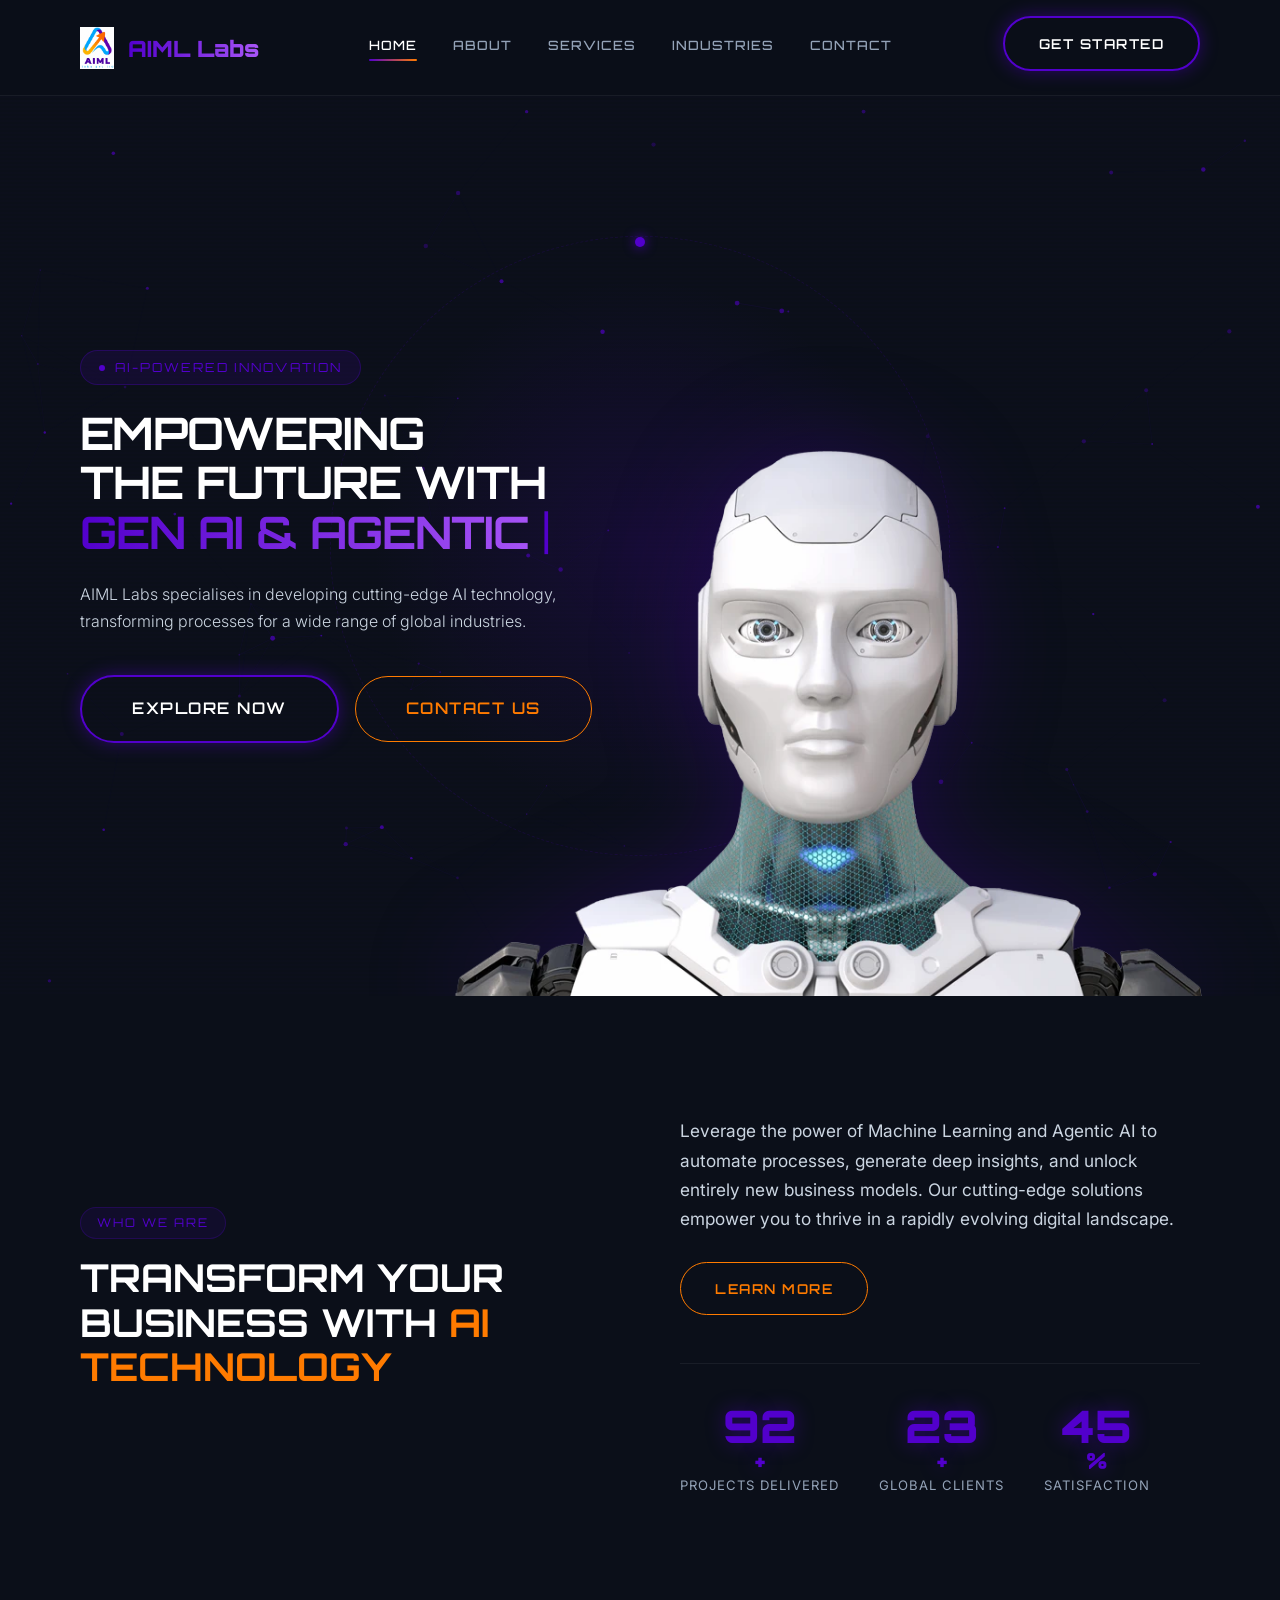
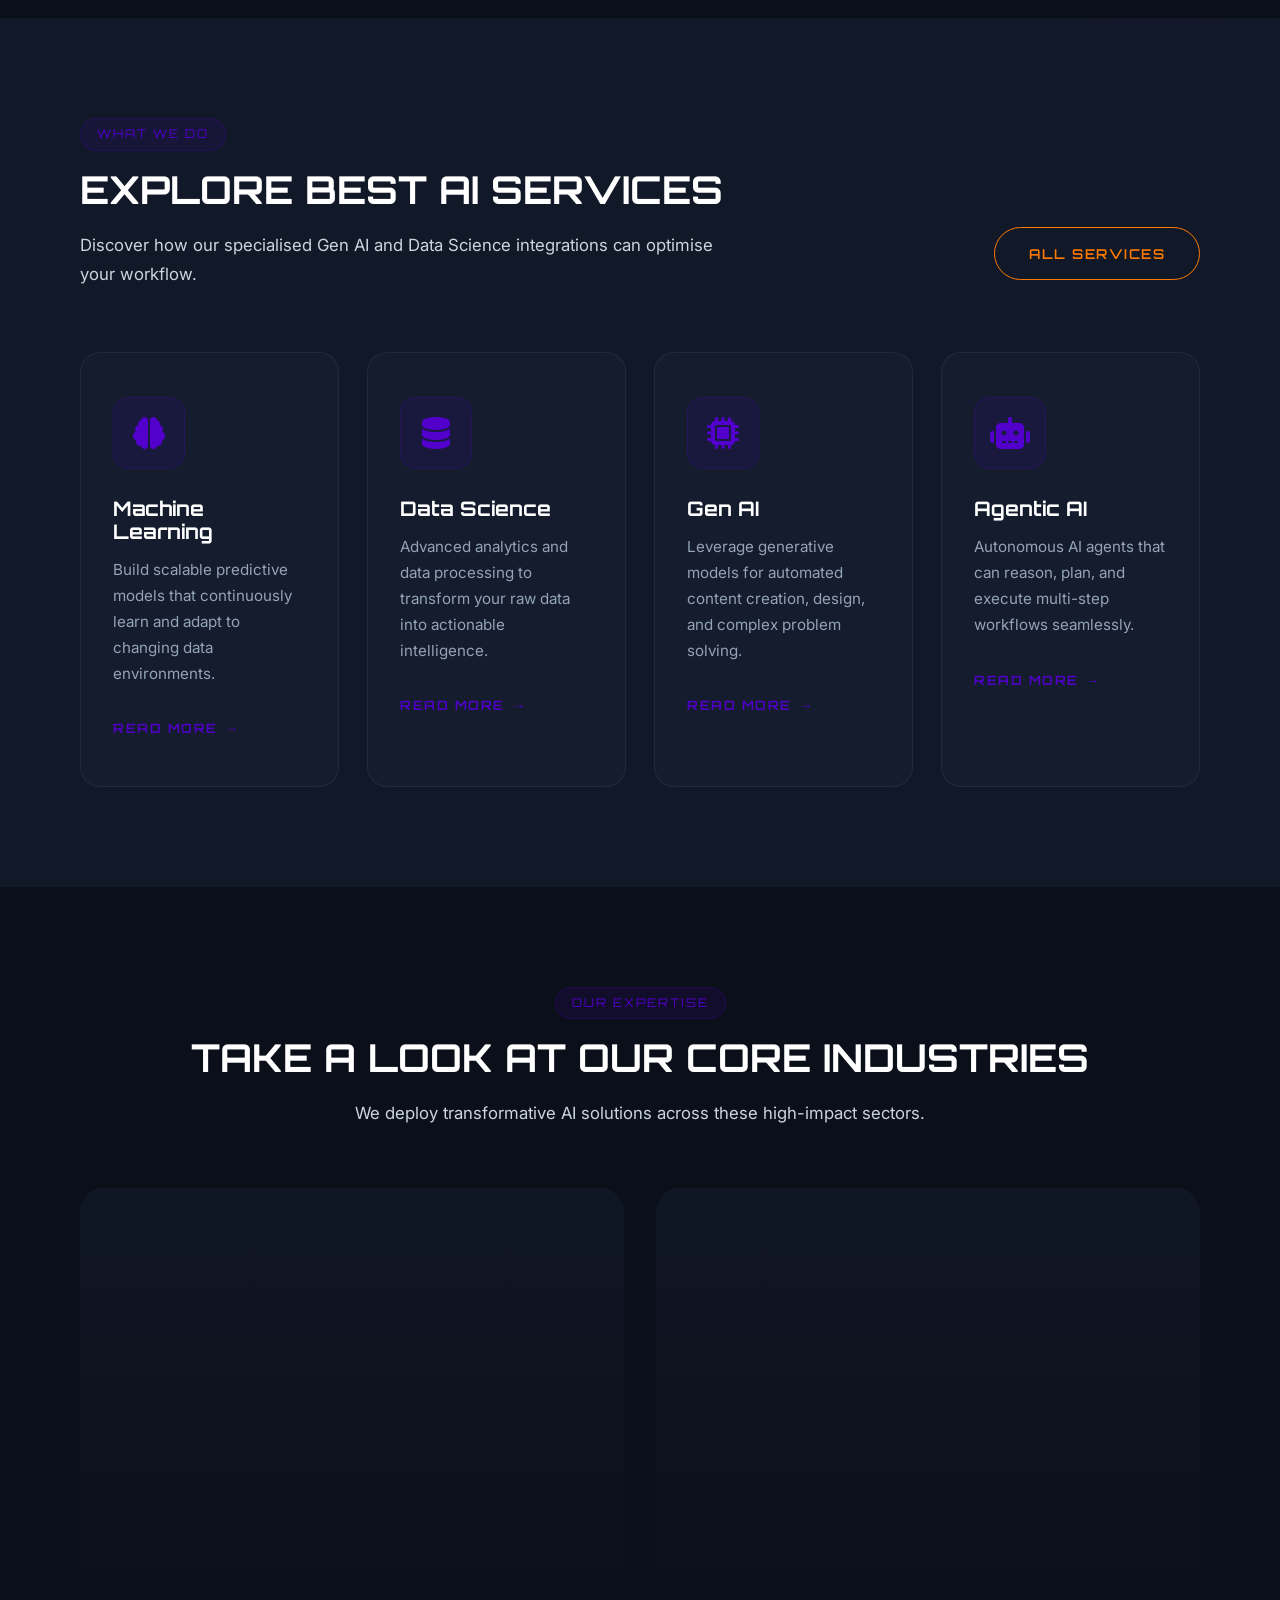
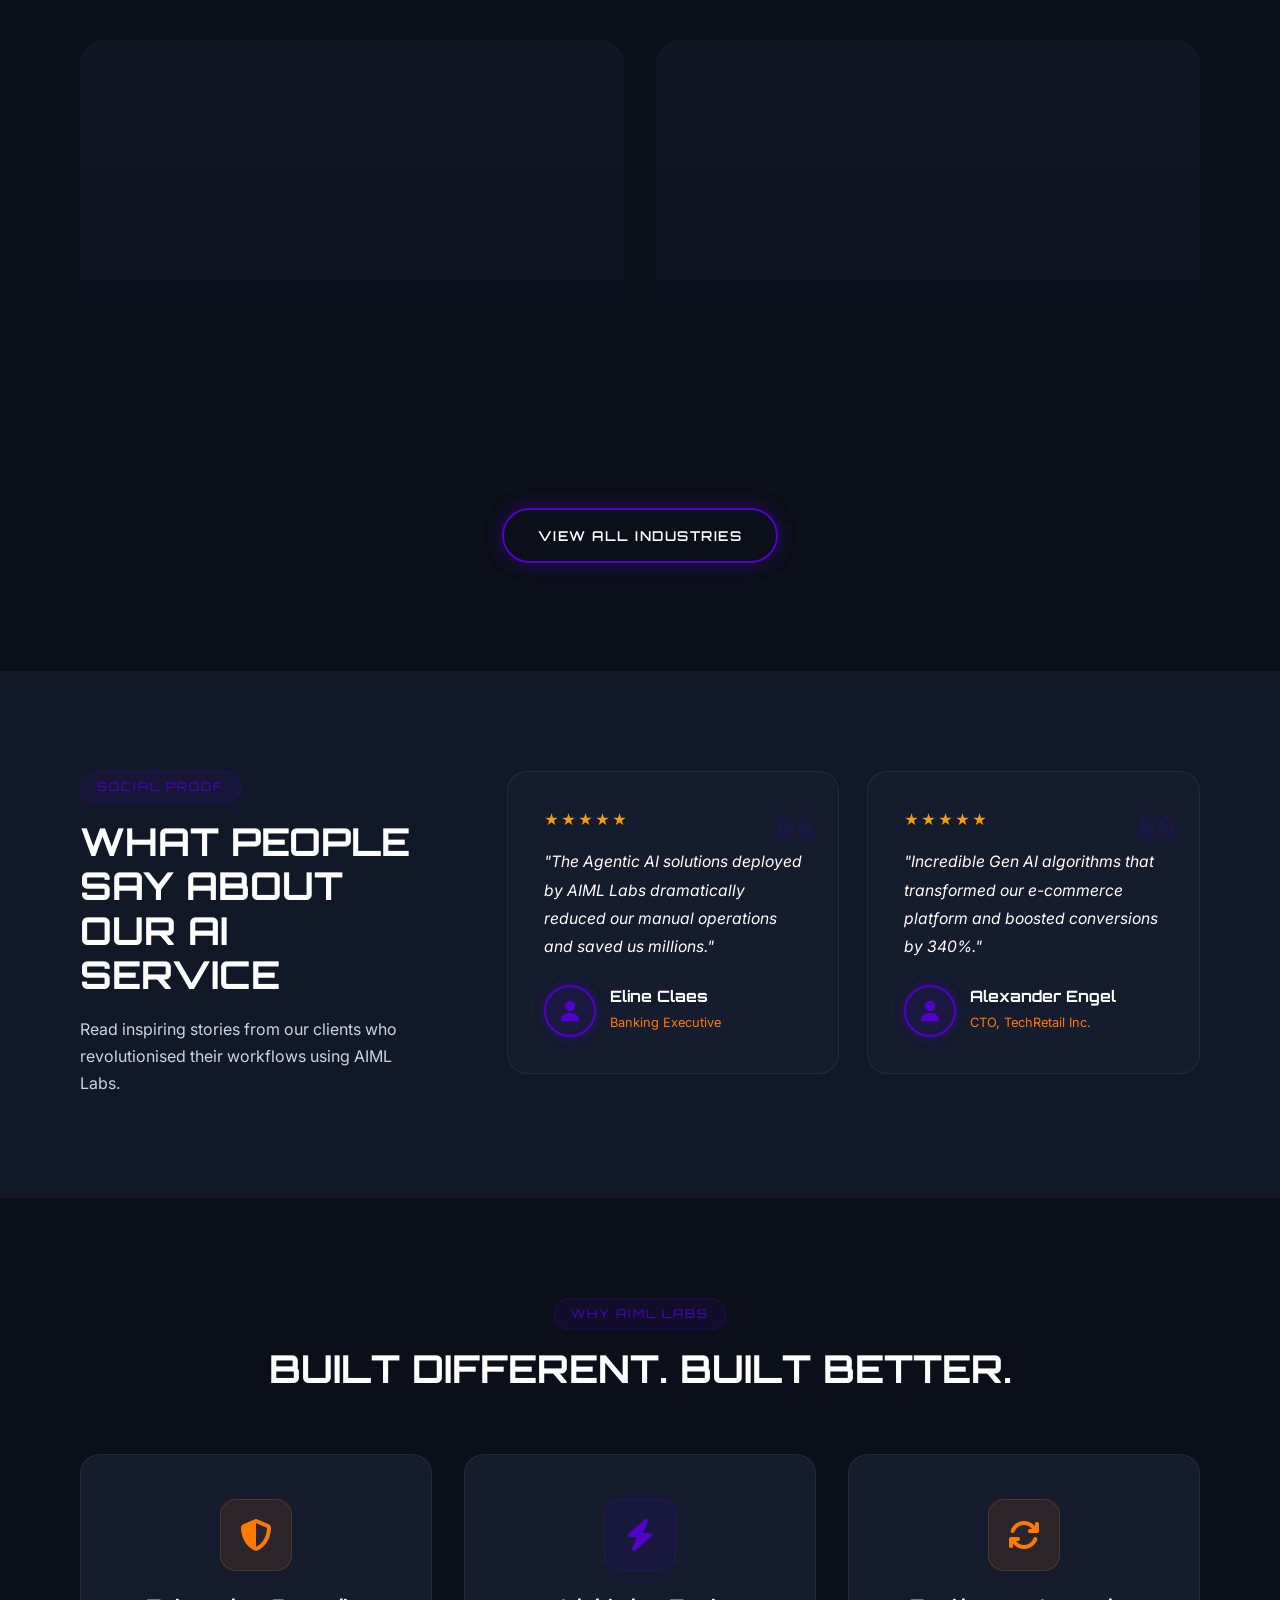
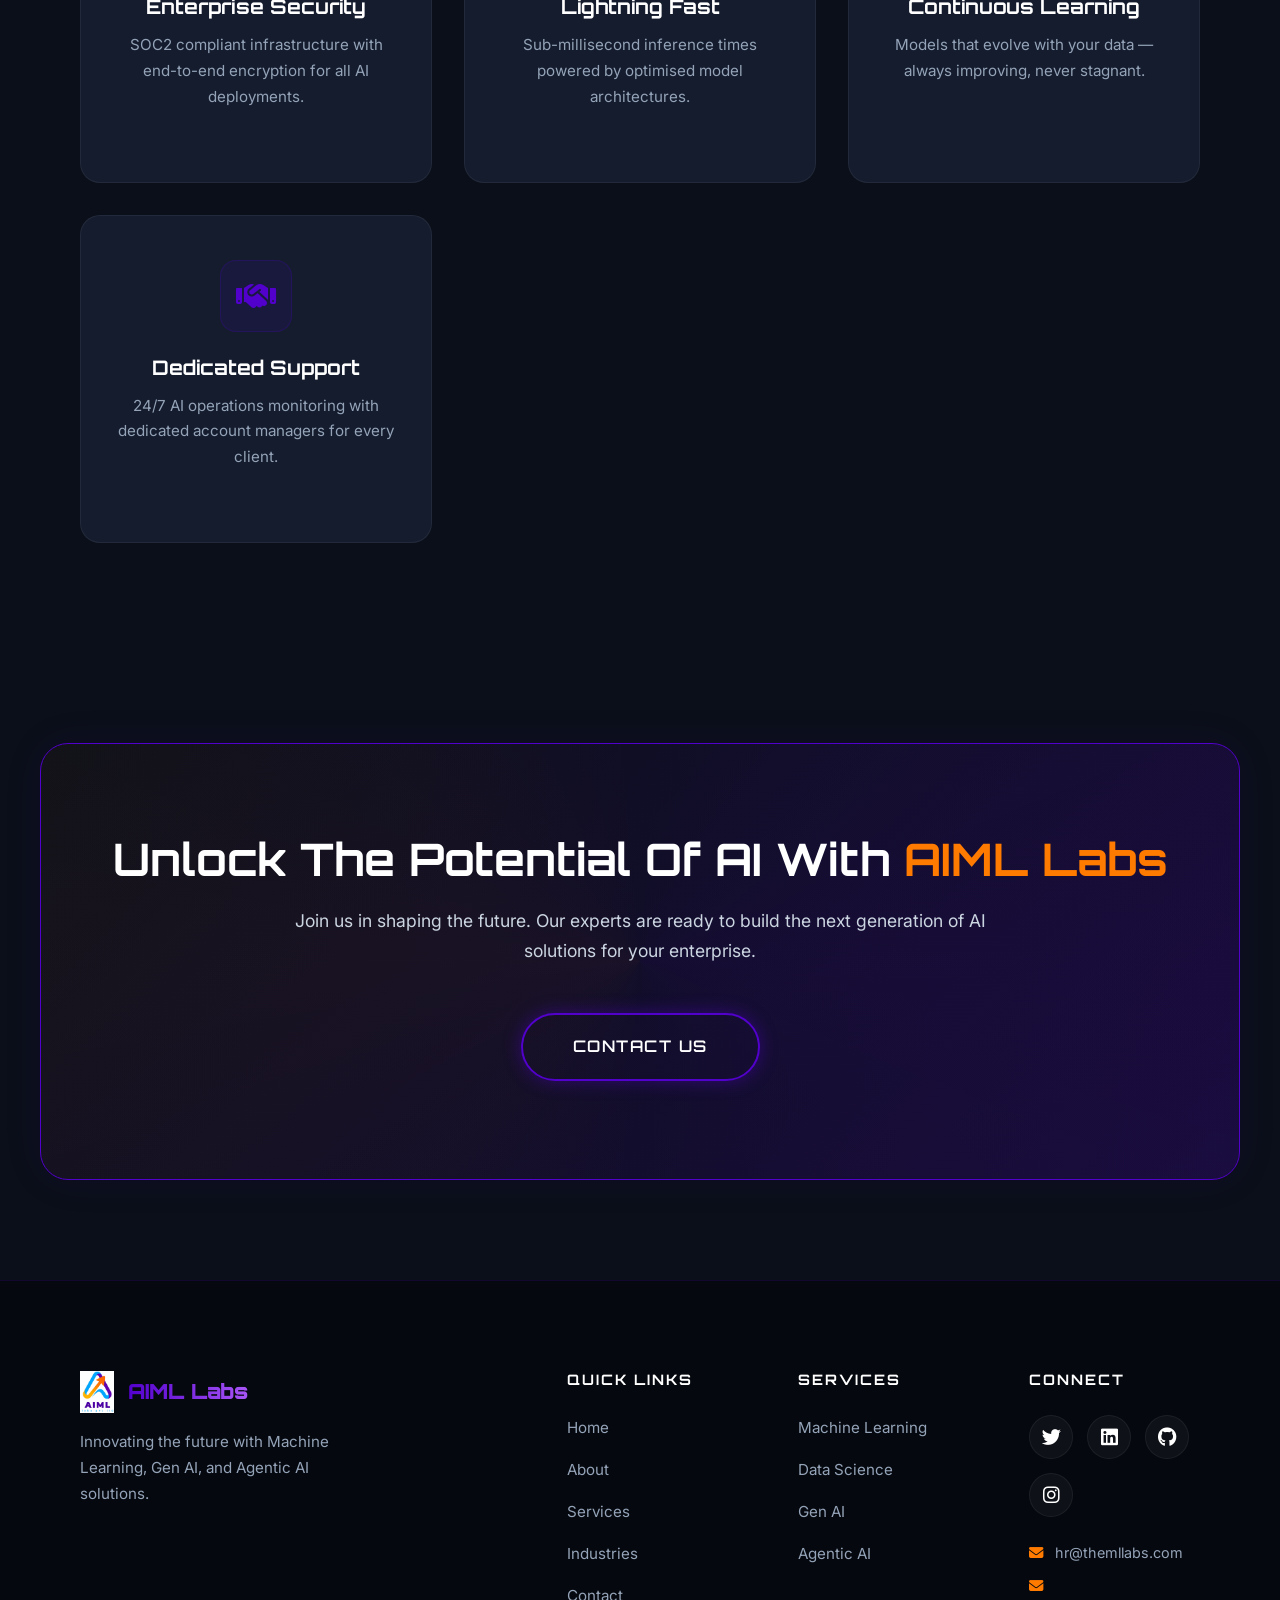
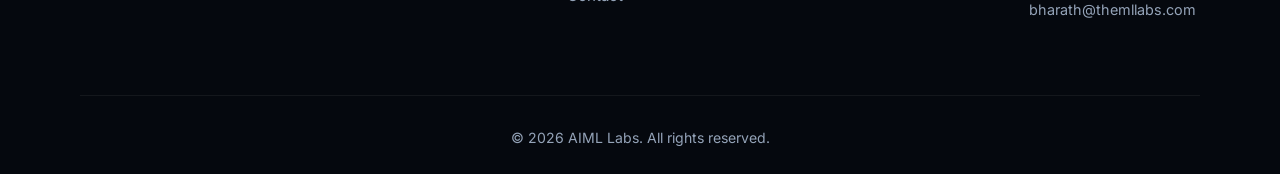
==== index.html @ e1f4efb2 "Restore robot image and industry page to cab0bbb state" ====
<!DOCTYPE html>
<html lang="en">
<head>
    <meta charset="UTF-8">
    <meta name="viewport" content="width=device-width, initial-scale=1.0">
    <title>AIML Labs - AI & Machine Learning Solutions</title>
    <meta name="description" content="AIML Labs — Empowering the future with Machine Learning, Gen AI, and Agentic AI solutions for global enterprises.">
    <link rel="preconnect" href="https://fonts.googleapis.com">
    <link rel="preconnect" href="https://fonts.gstatic.com" crossorigin>
    <link href="https://fonts.googleapis.com/css2?family=Inter:wght@300;400;500;600;700&family=Orbitron:wght@400;500;700;900&display=swap" rel="stylesheet">
    <link rel="stylesheet" href="https://cdnjs.cloudflare.com/ajax/libs/font-awesome/6.4.0/css/all.min.css">
    <link rel="stylesheet" href="style.css?v=2.3">
</head>
<body>

    <!-- === NAVBAR === -->
    <header class="navbar">
        <div class="container nav-container">
            <div class="brand">
                <img src="assets/logo.png" alt="AIML Labs Logo" class="brand-img" onerror="this.style.display='none'">
                <span class="brand-text">AIML Labs</span>
            </div>
            <nav class="nav-links">
                <a href="index.html" class="active">Home</a>
                <a href="about.html">About</a>
                <a href="services.html">Services</a>
                <a href="industries.html">Industries</a>
                <a href="contact.html">Contact</a>
            </nav>
            <div class="nav-actions">
                <a href="contact.html" class="btn btn-primary">Get Started</a>
            </div>
        </div>
    </header>

    <!-- === HERO — TEXT LEFT, ROBOT RIGHT === -->
    <section class="hero" id="hero">
        <canvas id="particle-canvas"></canvas>
        <div class="hero-scanline"></div>
        <div class="container hero-split">
            <!-- LEFT: Text Content with typing effect -->
            <div class="hero-left">
                <div class="hero-eyebrow reveal"><span class="dot"></span> AI-Powered Innovation</div>
                <h1 class="hero-title reveal delay-1">
                    Empowering<br>The Future With<br>
                    <span class="line2" id="typed-text"></span><span class="typed-cursor">|</span>
                </h1>
                <p class="hero-subtitle reveal delay-2">AIML Labs specialises in developing cutting-edge AI technology, transforming processes for a wide range of global industries.</p>
                <div class="hero-actions reveal delay-3">
                    <a href="services.html" class="btn btn-primary btn-large">Explore Now</a>
                    <a href="contact.html" class="btn btn-outline btn-large">Contact Us</a>
                </div>
            </div>

            <!-- RIGHT: Robot centered to occupy the screen, scrolling naturally with page -->
            <div class="hero-right" id="heroRight">
                <div class="hero-ring"></div>
                <div class="glow-orb"></div>
                <div class="robot-wrapper" id="robotWrapper">
                    <img src="assets/hero.png?v=2.0" alt="AI Robot" class="hero-robot-image" id="robotImg">
                    <div class="watermark-glow" id="watermarkGlow"></div>
                </div>
            </div>
        </div>
    </section>

    <!-- === SECTION 2: VALUE PROP === -->
    <section class="value-prop">
        <div class="container vp-container">
            <div class="vp-left reveal-left">
                <span class="section-badge">Who We Are</span>
                <h2 class="section-title">Transform Your Business With <span class="secondary-text">AI Technology</span></h2>
            </div>
            <div class="vp-right reveal-right">
                <p>Leverage the power of Machine Learning and Agentic AI to automate processes, generate deep insights, and unlock entirely new business models. Our cutting-edge solutions empower you to thrive in a rapidly evolving digital landscape.</p>
                <a href="about.html" class="btn btn-outline">Learn More</a>
                <div class="stats-row">
                    <div class="stat-item">
                        <span class="stat-number counter" data-target="200">0</span><span class="stat-number" style="font-size:1.4rem;">+</span>
                        <span class="stat-label">Projects Delivered</span>
                    </div>
                    <div class="stat-item">
                        <span class="stat-number counter" data-target="50">0</span><span class="stat-number" style="font-size:1.4rem;">+</span>
                        <span class="stat-label">Global Clients</span>
                    </div>
                    <div class="stat-item">
                        <span class="stat-number counter" data-target="98">0</span><span class="stat-number" style="font-size:1.4rem;">%</span>
                        <span class="stat-label">Satisfaction</span>
                    </div>
                </div>
            </div>
        </div>
    </section>

    <!-- === SECTION 3: SERVICES GRID === -->
    <section class="services">
        <div class="container">
            <div class="section-header">
                <div class="sh-left">
                    <span class="section-badge">What We Do</span>
                    <h2 class="section-title">Explore Best AI Services</h2>
                    <p class="section-subtitle">Discover how our specialised Gen AI and Data Science integrations can optimise your workflow.</p>
                </div>
                <div class="sh-right">
                    <a href="services.html" class="btn btn-outline">All Services</a>
                </div>
            </div>
            <div class="services-grid">
                <div class="service-card reveal delay-1">
                    <div class="icon-wrapper"><i class="fa-solid fa-brain"></i></div>
                    <h3>Machine Learning</h3>
                    <p>Build scalable predictive models that continuously learn and adapt to changing data environments.</p>
                    <a href="services.html" class="read-more">Read More</a>
                </div>
                <div class="service-card reveal delay-2">
                    <div class="icon-wrapper"><i class="fa-solid fa-database"></i></div>
                    <h3>Data Science</h3>
                    <p>Advanced analytics and data processing to transform your raw data into actionable intelligence.</p>
                    <a href="services.html" class="read-more">Read More</a>
                </div>
                <div class="service-card reveal delay-3">
                    <div class="icon-wrapper"><i class="fa-solid fa-microchip"></i></div>
                    <h3>Gen AI</h3>
                    <p>Leverage generative models for automated content creation, design, and complex problem solving.</p>
                    <a href="services.html" class="read-more">Read More</a>
                </div>
                <div class="service-card reveal delay-4">
                    <div class="icon-wrapper"><i class="fa-solid fa-robot"></i></div>
                    <h3>Agentic AI</h3>
                    <p>Autonomous AI agents that can reason, plan, and execute multi-step workflows seamlessly.</p>
                    <a href="services.html" class="read-more">Read More</a>
                </div>
            </div>
        </div>
    </section>

    <!-- === SECTION 4: INDUSTRIES SHOWCASE === -->
    <section class="projects">
        <div class="container">
            <div class="section-header center" style="display:block; text-align:center; margin-bottom:60px;">
                <span class="section-badge">Our Expertise</span>
                <h2 class="section-title">Take A Look At Our Core Industries</h2>
                <p class="section-subtitle" style="margin:0 auto;">We deploy transformative AI solutions across these high-impact sectors.</p>
            </div>
            <div class="projects-grid">
                <div class="project-card reveal" style="background-image: url('https://images.unsplash.com/photo-1639322537228-f710d846310a?w=900&q=80');">
                    <div class="project-overlay">
                        <h3>Banking</h3>
                        <a href="industries.html" class="btn-link">View Details →</a>
                    </div>
                </div>
                <div class="project-card reveal delay-1" style="background-image: url('https://images.unsplash.com/photo-1507413245164-6160d8298b31?w=900&q=80');">
                    <div class="project-overlay">
                        <h3>Healthcare</h3>
                        <a href="industries.html" class="btn-link">View Details →</a>
                    </div>
                </div>
                <div class="project-card reveal delay-2" style="background-image: url('https://images.unsplash.com/photo-1551288049-bebda4e38f71?w=900&q=80');">
                    <div class="project-overlay">
                        <h3>Finance</h3>
                        <a href="industries.html" class="btn-link">View Details →</a>
                    </div>
                </div>
                <div class="project-card reveal delay-3" style="background-image: url('https://images.unsplash.com/photo-1586528116311-ad8dd3c8310d?w=900&q=80');">
                    <div class="project-overlay">
                        <h3>E-Commerce</h3>
                        <a href="industries.html" class="btn-link">View Details →</a>
                    </div>
                </div>
            </div>
            <div class="text-center mt-5 reveal">
                <a href="industries.html" class="btn btn-primary">View All Industries</a>
            </div>
        </div>
    </section>

    <!-- === SECTION 5: TESTIMONIALS === -->
    <section class="testimonials">
        <div class="container test-container">
            <div class="test-left reveal-left">
                <span class="section-badge">Social Proof</span>
                <h2 class="section-title">What People Say About Our AI Service</h2>
                <p style="color:var(--text-light); margin-top:16px;">Read inspiring stories from our clients who revolutionised their workflows using AIML Labs.</p>
            </div>
            <div class="test-right">
                <div class="testimonial-grid">
                    <div class="test-card reveal delay-1">
                        <div class="stars">★★★★★</div>
                        <p class="review">"The Agentic AI solutions deployed by AIML Labs dramatically reduced our manual operations and saved us millions."</p>
                        <div class="user-info">
                            <div class="avatar-placeholder"><i class="fa-solid fa-user"></i></div>
                            <div>
                                <h4>Eline Claes</h4>
                                <span>Banking Executive</span>
                            </div>
                        </div>
                    </div>
                    <div class="test-card reveal delay-2">
                        <div class="stars">★★★★★</div>
                        <p class="review">"Incredible Gen AI algorithms that transformed our e-commerce platform and boosted conversions by 340%."</p>
                        <div class="user-info">
                            <div class="avatar-placeholder"><i class="fa-solid fa-user"></i></div>
                            <div>
                                <h4>Alexander Engel</h4>
                                <span>CTO, TechRetail Inc.</span>
                            </div>
                        </div>
                    </div>
                </div>
            </div>
        </div>
    </section>

    <!-- === SECTION 6: WHY CHOOSE US === -->
    <section class="why-us">
        <div class="container">
            <div style="text-align:center; margin-bottom:64px;">
                <span class="section-badge">Why AIML Labs</span>
                <h2 class="section-title">Built Different. Built Better.</h2>
            </div>
            <div style="display:grid; grid-template-columns:repeat(auto-fit, minmax(260px,1fr)); gap:32px;">
                <div class="service-card reveal delay-1" style="text-align:center;">
                    <div class="icon-wrapper" style="margin:0 auto 24px; background:rgba(255,123,0,0.1); border-color:rgba(255,123,0,0.2); color:var(--accent-secondary);"><i class="fa-solid fa-shield-halved"></i></div>
                    <h3>Enterprise Security</h3>
                    <p>SOC2 compliant infrastructure with end-to-end encryption for all AI deployments.</p>
                </div>
                <div class="service-card reveal delay-2" style="text-align:center;">
                    <div class="icon-wrapper" style="margin:0 auto 24px;"><i class="fa-solid fa-bolt"></i></div>
                    <h3>Lightning Fast</h3>
                    <p>Sub-millisecond inference times powered by optimised model architectures.</p>
                </div>
                <div class="service-card reveal delay-3" style="text-align:center;">
                    <div class="icon-wrapper" style="margin:0 auto 24px; background:rgba(255,123,0,0.1); border-color:rgba(255,123,0,0.2); color:var(--accent-secondary);"><i class="fa-solid fa-arrows-rotate"></i></div>
                    <h3>Continuous Learning</h3>
                    <p>Models that evolve with your data — always improving, never stagnant.</p>
                </div>
                <div class="service-card reveal delay-4" style="text-align:center;">
                    <div class="icon-wrapper" style="margin:0 auto 24px;"><i class="fa-solid fa-handshake"></i></div>
                    <h3>Dedicated Support</h3>
                    <p>24/7 AI operations monitoring with dedicated account managers for every client.</p>
                </div>
            </div>
        </div>
    </section>

    <!-- === SECTION 7: CTA BANNER === -->
    <section class="cta-banner">
        <div class="container cta-container glow-box reveal">
            <h2 class="cta-title">Unlock The Potential Of AI With <span class="secondary-text">AIML Labs</span></h2>
            <p class="cta-subtitle">Join us in shaping the future. Our experts are ready to build the next generation of AI solutions for your enterprise.</p>
            <a href="contact.html" class="btn btn-primary btn-large">Contact Us</a>
        </div>
    </section>

    <!-- === SECTION 8: FOOTER === -->
    <footer class="footer">
        <div class="container">
            <div class="footer-grid">
                <div class="footer-brand">
                    <div class="brand">
                        <img src="assets/logo.png" alt="AIML Labs Logo" class="brand-img" onerror="this.style.display='none'">
                        <span class="brand-text">AIML Labs</span>
                    </div>
                    <p>Innovating the future with Machine Learning, Gen AI, and Agentic AI solutions.</p>
                </div>
                <div class="footer-links">
                    <h4>Quick Links</h4>
                    <a href="index.html">Home</a>
                    <a href="about.html">About</a>
                    <a href="services.html">Services</a>
                    <a href="industries.html">Industries</a>
                    <a href="contact.html">Contact</a>
                </div>
                <div class="footer-links">
                    <h4>Services</h4>
                    <a href="services.html">Machine Learning</a>
                    <a href="services.html">Data Science</a>
                    <a href="services.html">Gen AI</a>
                    <a href="services.html">Agentic AI</a>
                </div>
                <div class="footer-social">
                    <h4>Connect</h4>
                    <div class="social-icons">
                        <a href="#" class="social-icon"><i class="fa-brands fa-twitter"></i></a>
                        <a href="#" class="social-icon"><i class="fa-brands fa-linkedin"></i></a>
                        <a href="#" class="social-icon"><i class="fa-brands fa-github"></i></a>
                        <a href="#" class="social-icon"><i class="fa-brands fa-instagram"></i></a>
                    </div>
                    <div style="margin-top:24px; font-size:0.9rem;">
                        <p><i class="fa-solid fa-envelope" style="color:var(--accent-secondary); margin-right:8px;"></i> <a href="mailto:hr@themllabs.com" style="color:var(--text-gray);">hr@themllabs.com</a></p>
                        <p style="margin-top:8px;"><i class="fa-solid fa-envelope" style="color:var(--accent-secondary); margin-right:8px;"></i> <a href="mailto:bharath@themllabs.com" style="color:var(--text-gray);">bharath@themllabs.com</a></p>
                    </div>
                </div>
            </div>
            <div class="footer-bottom">
                <p>&copy; 2026 AIML Labs. All rights reserved.</p>
            </div>
        </div>
    </footer>

    <script src="script.js"></script>
</body>
</html>
---- style.css ----
/* =============================================
   AIML LABS PVT LTD - PREMIUM DESIGN SYSTEM
   2K-Ready | Particle FX | Premium Animations
   ============================================= */

@import url('https://fonts.googleapis.com/css2?family=Orbitron:wght@400;500;700;900&family=Inter:wght@300;400;500;600;700&display=swap');

:root {
    --bg-primary: #0B0F19;
    --bg-secondary: #111827;
    --bg-card: #141c2e;
    --bg-glass: rgba(11, 15, 25, 0.85);
    --accent-primary: #5200cc;
    --accent-glow: rgba(82, 0, 204, 0.45);
    --accent-secondary: #ff7b00;
    --accent-secondary-glow: rgba(255, 123, 0, 0.4);
    --accent-cyan: #00e5ff;
    --text-white: #FFFFFF;
    --text-gray: #94a3b8;
    --text-light: #cbd5e1;
    --font-heading: 'Orbitron', sans-serif;
    --font-body: 'Inter', sans-serif;
    --border-subtle: rgba(255, 255, 255, 0.06);
    --border-purple: rgba(82, 0, 204, 0.3);
    --transition: all 0.4s cubic-bezier(0.165, 0.84, 0.44, 1);
}

*, *::before, *::after {
    margin: 0; padding: 0;
    box-sizing: border-box;
}

html { scroll-behavior: smooth; }

body {
    background-color: var(--bg-primary);
    color: var(--text-gray);
    font-family: var(--font-body);
    line-height: 1.7;
    overflow-x: hidden;
}

/* === 2K-READY CONTAINER === */
.container {
    max-width: 1760px;
    margin: 0 auto;
    padding: 0 60px;
}

@media (max-width: 1400px) { .container { max-width: 1200px; padding: 0 40px; } }
@media (max-width: 992px)  { .container { padding: 0 24px; } }
@media (max-width: 600px)  { .container { padding: 0 16px; } }

h1,h2,h3,h4,h5,h6 {
    font-family: var(--font-heading);
    color: var(--text-white);
    font-weight: 700;
    line-height: 1.15;
}
a { text-decoration: none; color: inherit; transition: var(--transition); }

/* === UTILITY === */
.text-center  { text-align: center; }
.mt-2         { margin-top: 1rem; }
.mt-5         { margin-top: 3rem; }
.primary-text { color: var(--accent-primary); }
.secondary-text { color: var(--accent-secondary); }
.text-gray    { color: var(--text-gray); }

/* ===================== BUTTONS ===================== */
.btn {
    display: inline-block;
    padding: 14px 34px;
    border-radius: 50px;
    font-weight: 600;
    font-family: var(--font-heading);
    letter-spacing: 1.5px;
    text-transform: uppercase;
    font-size: 0.85rem;
    transition: var(--transition);
    position: relative;
    overflow: hidden;
    z-index: 1;
    cursor: pointer;
    border: none;
}

.btn-primary {
    color: var(--text-white);
    border: 2px solid var(--accent-primary);
    background: transparent;
    box-shadow: 0 0 18px var(--accent-glow);
}
.btn-primary::before {
    content: '';
    position: absolute;
    inset: 0;
    background: linear-gradient(135deg, var(--accent-primary), #7c3aed);
    opacity: 0;
    transition: opacity 0.4s ease;
    z-index: -1;
}
.btn-primary:hover { transform: translateY(-4px); box-shadow: 0 0 40px var(--accent-glow); }
.btn-primary:hover::before { opacity: 1; }

.btn-outline {
    color: var(--accent-secondary);
    border: 1.5px solid var(--accent-secondary);
    background: transparent;
}
.btn-outline:hover {
    background: var(--accent-secondary);
    color: #fff;
    box-shadow: 0 0 25px var(--accent-secondary-glow);
    transform: translateY(-4px);
}

.btn-large { font-size: 1rem; padding: 18px 50px; }

/* ===================== ANIMATIONS ===================== */
@keyframes float {
    0%,100% { transform: translateY(0px) rotate(0deg); }
    50%      { transform: translateY(-18px) rotate(1deg); }
}
@keyframes pulse-ring {
    0%   { box-shadow: 0 0 0 0 var(--accent-glow); }
    70%  { box-shadow: 0 0 0 22px rgba(82,0,204,0); }
    100% { box-shadow: 0 0 0 0 rgba(82,0,204,0); }
}
@keyframes shimmer {
    0%   { background-position: -200% center; }
    100% { background-position: 200% center; }
}
@keyframes scanline {
    0%   { transform: translateY(-100%); }
    100% { transform: translateY(100vh); }
}
@keyframes glitch {
    0%,100% { clip-path: inset(0 0 95% 0); transform: translate(0); }
    10%  { clip-path: inset(10% 0 80% 0); transform: translate(-3px, 2px); }
    20%  { clip-path: inset(60% 0 20% 0); transform: translate(3px, -2px); }
    30%  { clip-path: inset(30% 0 60% 0); transform: translate(-3px, 0); }
    40%  { clip-path: inset(80% 0 5%  0); transform: translate(3px, 2px); }
    50%  { clip-path: inset(0 0 95% 0); transform: translate(0); }
}
@keyframes borderGlow {
    0%,100% { border-color: var(--accent-primary); box-shadow: 0 0 15px var(--accent-glow); }
    50%     { border-color: var(--accent-secondary); box-shadow: 0 0 25px var(--accent-secondary-glow); }
}
@keyframes slideInLeft  { from { opacity:0; transform:translateX(-60px); } to { opacity:1; transform:translateX(0); } }
@keyframes slideInRight { from { opacity:0; transform:translateX(60px);  } to { opacity:1; transform:translateX(0); } }
@keyframes fadeUp       { from { opacity:0; transform:translateY(40px);  } to { opacity:1; transform:translateY(0); } }
@keyframes rotateSlow   { from { transform: rotate(0deg); } to { transform: rotate(360deg); } }

/* Scroll-reveal helper */
.reveal { opacity: 0; transform: translateY(50px); transition: opacity 0.8s ease, transform 0.8s ease; }
.reveal.visible { opacity: 1; transform: translateY(0); }
.reveal-left  { opacity:0; transform:translateX(-60px); transition:opacity 0.8s ease,transform 0.8s ease; }
.reveal-right { opacity:0; transform:translateX(60px);  transition:opacity 0.8s ease,transform 0.8s ease; }
.reveal-left.visible, .reveal-right.visible { opacity:1; transform:translateX(0); }
.delay-1 { transition-delay: 0.15s !important; }
.delay-2 { transition-delay: 0.3s  !important; }
.delay-3 { transition-delay: 0.45s !important; }
.delay-4 { transition-delay: 0.6s  !important; }

.float-anim { animation: float 7s ease-in-out infinite; }

/* ===================== NAVBAR ===================== */
.navbar {
    position: sticky; top: 0; z-index: 1000;
    background: var(--bg-glass);
    backdrop-filter: blur(18px);
    border-bottom: 1px solid var(--border-subtle);
    padding: 16px 0;
}
.nav-container { display:flex; justify-content:space-between; align-items:center; }

.brand { display:flex; align-items:center; gap:14px; }
.brand-img { height:42px; width:auto; transition: var(--transition); }
.brand-img:hover { transform: scale(1.1) rotate(-5deg); }
.brand-text {
    font-size: 1.4rem; font-family: var(--font-heading); font-weight: 900;
    background: linear-gradient(90deg, var(--accent-primary) 0%, #a855f7 50%, var(--accent-secondary) 100%);
    background-size: 200%;
    -webkit-background-clip: text; -webkit-text-fill-color: transparent;
    animation: shimmer 4s linear infinite;
}

.nav-links { display:flex; gap:36px; }
.nav-links a {
    color: var(--text-gray); font-weight:500;
    font-family: var(--font-heading); font-size:0.8rem;
    letter-spacing:1px; text-transform:uppercase;
    position:relative; padding-bottom: 4px;
}
.nav-links a::after {
    content:''; position:absolute; bottom:0; left:0;
    width:0; height:2px;
    background: linear-gradient(90deg, var(--accent-primary), var(--accent-secondary));
    transition: width 0.35s ease;
    border-radius: 2px;
}
.nav-links a:hover, .nav-links a.active { color: var(--text-white); }
.nav-links a:hover::after, .nav-links a.active::after { width:100%; }

/* ===================== HERO — SPLIT LAYOUT ===================== */
.hero {
    min-height: 100vh;
    display: flex; align-items: center;
    position: relative; overflow: hidden;
    padding: 80px 0;
    background: var(--bg-primary);
}

#particle-canvas {
    position: absolute; inset: 0;
    width:100%; height:100%;
    z-index: 0; pointer-events: none;
}

/* Scanline overlay */
.hero-scanline {
    position: absolute; inset: 0;
    background: repeating-linear-gradient(
        0deg, transparent, transparent 2px,
        rgba(82,0,204,0.012) 2px, rgba(82,0,204,0.012) 4px
    );
    z-index: 1; pointer-events: none;
}

/* Two-column split container */
.hero-split {
    display: flex; align-items: center;
    justify-content: flex-start; gap: 60px;
    position: relative; z-index: 2;
    width: 100%;
}

/* LEFT — text content overlaying the left side */
.hero-left {
    flex: 1; max-width: 680px;
    position: relative; z-index: 2;
}

.hero-eyebrow {
    display: inline-flex; align-items: center; gap:10px;
    padding: 6px 18px; border-radius: 50px;
    background: rgba(82,0,204,0.12);
    border: 1px solid rgba(82,0,204,0.3);
    font-size: 0.78rem; letter-spacing: 2px;
    text-transform: uppercase; color: var(--accent-primary);
    font-family: var(--font-heading); margin-bottom: 24px;
}
.hero-eyebrow .dot {
    width:6px; height:6px; border-radius:50%;
    background:var(--accent-primary); animation:pulse-ring 1.5s infinite;
}

.hero-title {
    font-size: clamp(2.2rem, 3.5vw, 3.8rem);
    line-height: 1.1; margin-bottom: 24px;
    text-transform: uppercase; letter-spacing: -1px;
}
.hero-title .line2 {
    background: linear-gradient(90deg, var(--accent-primary), #a855f7, var(--accent-secondary));
    background-size: 200%;
    -webkit-background-clip: text; -webkit-text-fill-color: transparent;
    animation: shimmer 3s linear infinite;
}
.typed-cursor {
    color: var(--accent-primary);
    animation: blink-cursor 0.8s step-end infinite;
    font-weight: 300;
}
@keyframes blink-cursor { 50% { opacity: 0; } }

.hero-subtitle {
    font-size: clamp(1rem, 1.2vw, 1.1rem);
    color: var(--text-light); margin-bottom: 40px;
    max-width: 500px; font-weight: 300; line-height: 1.7;
}
.hero-actions { display:flex; align-items:center; gap:16px; flex-wrap:wrap; }

/* RIGHT COLUMN — robot image container centered and occupying screen, scrolling with page */
.hero-right {
    position: absolute;
    left: 50%;
    top: 50%;
    transform: translate(-50%, -50%);
    width: 100%;
    height: 100vh;
    display: flex;
    justify-content: center;
    align-items: center;
    z-index: 1;
    pointer-events: none;
}

.robot-wrapper {
    position: relative;
    display: flex;
    justify-content: center;
    align-items: center;
    height: 100%;
    width: 100%;
    z-index: 2;
    pointer-events: auto;
}

.hero-robot-image {
    /* Dimensions */
    width: 100%;
    max-width: 820px;  /* Keeps the head proportionally sized on large screens */
    height: auto;
    
    /* Positioning */
    position: absolute;
    bottom: 0;         /* Sits flush at the very bottom of the hero section */
    left: 50%;
    transform: translateX(calc(-50% + 192px)); /* Centered and shifted 2 inches right */
    z-index: 1;        /* Sits behind the text grids but in front of the background */
    
    /* Display behavior */
    object-fit: contain;
    pointer-events: none; /* Allows users to click through the image if needed */
    filter: drop-shadow(0 0 50px rgba(82,0,204,0.25)); /* Theme glowing aura */
    display: block;
}

/* Watermark cursor follower */
.watermark-glow {
    position: absolute;
    width: 200px;
    height: 200px;
    background: radial-gradient(circle, rgba(0, 229, 255, 0.4) 0%, rgba(82, 0, 204, 0.2) 40%, transparent 70%);
    border-radius: 50%;
    pointer-events: none;
    z-index: 3;
    opacity: 0;
    transition: opacity 0.3s ease;
    /* Mix blend mode for that watermark/x-ray effect */
    mix-blend-mode: overlay;
    /* Start off screen, script updates transform */
    transform: translate(-50%, -50%);
}

.robot-wrapper:hover .watermark-glow {
    opacity: 1;
}

/* Decorative background elements - completely static to not move */
.glow-orb {
    position: absolute; width: 540px; height: 540px;
    background: radial-gradient(circle, rgba(82,0,204,0.15) 0%, transparent 70%);
    top: 50%; left: 50%; transform: translate(-50%,-50%);
    z-index: 0; border-radius: 50%;
}
.hero-ring {
    position: absolute; top: 50%; left: 50%;
    width: 620px; height: 620px;
    border: 1px dashed rgba(82,0,204,0.15);
    border-radius: 50%;
    transform: translate(-50%,-50%);
    z-index: 0;
}
.hero-ring::before {
    content: ''; position: absolute;
    width: 10px; height: 10px; border-radius: 50%;
    background: var(--accent-primary);
    top: 0; left: 50%; transform: translateX(-50%);
    box-shadow: 0 0 12px var(--accent-primary);
}

/* ===================== SECTION COMMONS ===================== */
.section-badge {
    display: inline-block;
    padding: 5px 16px; border-radius:50px;
    background: rgba(82,0,204,0.1); border:1px solid rgba(82,0,204,0.25);
    font-size:0.75rem; letter-spacing:2px; text-transform:uppercase;
    color:var(--accent-primary); font-family:var(--font-heading);
    margin-bottom:16px;
}
.section-title {
    font-size: clamp(2rem, 3vw, 3.2rem);
    line-height:1.15; margin-bottom:20px; text-transform:uppercase;
}
.section-subtitle {
    font-size:1.05rem; color:var(--text-light); max-width:650px;
}

/* ===================== VALUE PROP ===================== */
.value-prop { position: relative; z-index: 5; background: var(--bg-primary); padding: 120px 0; }
.vp-container { display:flex; align-items:center; gap:80px; }
.vp-left,.vp-right { flex:1; }
.vp-right p { margin-bottom:28px; font-size:1.08rem; color:var(--text-light); }

/* Stats bar */
.stats-row {
    display:flex; gap:40px; flex-wrap:wrap;
    margin-top:40px; padding-top:40px;
    border-top: 1px solid var(--border-subtle);
}
.stat-item { text-align:center; }
.stat-number {
    display:block; font-size:2.8rem; font-family:var(--font-heading);
    font-weight:900; color:var(--accent-primary);
    text-shadow:0 0 20px var(--accent-glow); line-height:1;
}
.stat-label { font-size:0.82rem; color:var(--text-gray); text-transform:uppercase; letter-spacing:1px; margin-top:4px; }

/* ===================== SERVICES ===================== */
.services { padding:100px 0; background:var(--bg-secondary); position:relative; z-index: 5; overflow:hidden; }
.services::before {
    content:''; position:absolute; top:-50%; right:-10%;
    width:500px; height:500px;
    background: radial-gradient(circle, rgba(82,0,204,0.07) 0%, transparent 65%);
    border-radius:50%; pointer-events:none;
}
.section-header { display:flex; justify-content:space-between; align-items:flex-end; margin-bottom:64px; }
.sh-left { max-width:650px; }
.services-grid { display:grid; grid-template-columns:repeat(4,1fr); gap:28px; }

.service-card {
    background: var(--bg-card);
    padding: 44px 32px; border-radius:20px;
    border: 1px solid var(--border-subtle);
    position:relative; overflow:hidden;
    transition: var(--transition);
    cursor: default;
}
.service-card::before {
    content:''; position:absolute; top:0; left:0;
    width:100%; height:3px;
    background: linear-gradient(90deg, var(--accent-primary), var(--accent-secondary));
    transform:scaleX(0); transform-origin:left;
    transition: transform 0.5s ease;
}
.service-card::after {
    content:''; position:absolute; inset:0;
    background: radial-gradient(circle at 50% 0%, rgba(82,0,204,0.07) 0%, transparent 70%);
    opacity:0; transition:opacity 0.5s ease;
}
.service-card:hover { transform:translateY(-12px); border-color:rgba(82,0,204,0.3); box-shadow:0 20px 60px rgba(0,0,0,0.4), 0 0 30px var(--accent-glow); }
.service-card:hover::before { transform:scaleX(1); }
.service-card:hover::after { opacity:1; }

.icon-wrapper {
    width:72px; height:72px;
    background: rgba(82,0,204,0.1);
    border-radius:16px; display:flex; align-items:center; justify-content:center;
    margin-bottom:28px; color:var(--accent-primary); font-size:2rem;
    border:1px solid rgba(82,0,204,0.2);
    transition: var(--transition); position:relative; z-index:1;
}
.service-card:hover .icon-wrapper {
    background:rgba(82,0,204,0.2);
    transform:rotateY(180deg);
    box-shadow:0 0 20px var(--accent-glow);
}
.service-card h3 { font-size:1.25rem; margin-bottom:14px; position:relative; z-index:1; }
.service-card p  { font-size:0.95rem; margin-bottom:28px; position:relative; z-index:1; }
.read-more {
    font-family:var(--font-heading); color:var(--accent-primary);
    font-weight:600; text-transform:uppercase; font-size:0.8rem; letter-spacing:1.5px;
    display:inline-flex; align-items:center; gap:8px; position:relative; z-index:1;
}
.read-more::after { content:'→'; transition: transform 0.3s ease; }
.service-card:hover .read-more::after { transform:translateX(6px); }

/* ===================== PROJECTS / INDUSTRIES ===================== */
.projects { position: relative; z-index: 5; background: var(--bg-primary); padding:100px 0; }
.projects-grid { display:grid; grid-template-columns:repeat(2,1fr); gap:32px; margin-top:60px; }

.project-card {
    height:420px; border-radius:24px;
    background-size:cover; background-position:center;
    position:relative; overflow:hidden;
    background-color: var(--bg-secondary);
    transition: transform 0.5s ease;
}
.project-card::before {
    content:''; position:absolute; inset:0;
    background: linear-gradient(to top, rgba(11,15,25,0.95) 0%, rgba(11,15,25,0.2) 100%);
    transition: background 0.5s ease;
}
.project-card:hover { transform:scale(1.02); }
.project-card:hover::before {
    background: linear-gradient(to top, rgba(82,0,204,0.85) 0%, rgba(11,15,25,0.1) 100%);
}
.project-overlay {
    position:absolute; bottom:-30px; left:40px; right:40px;
    opacity:0; transition:all 0.5s cubic-bezier(0.165, 0.84, 0.44, 1);
}
.project-card:hover .project-overlay { bottom:36px; opacity:1; }
.project-overlay h3 { font-size:2rem; margin-bottom:10px; color:#fff; }
.btn-link { color:var(--text-white); font-family:var(--font-heading); font-weight:600; font-size:0.85rem; letter-spacing:1px; }
.btn-link:hover { color:var(--accent-secondary); }

/* ===================== TESTIMONIALS ===================== */
.testimonials { position: relative; z-index: 5; padding:100px 0; background:var(--bg-secondary); }
.test-container { display:flex; gap:80px; align-items:flex-start; }
.test-left { flex:1; max-width:380px; }
.test-right { flex:2; }
.testimonial-grid { display:grid; grid-template-columns:1fr 1fr; gap:28px; }

.test-card {
    background:var(--bg-card); padding:36px;
    border-radius:20px; border:1px solid var(--border-subtle);
    position:relative; transition:var(--transition);
}
.test-card::after {
    content:'\f10d'; font-family:'Font Awesome 6 Free'; font-weight:900;
    position:absolute; top:20px; right:24px;
    font-size:2.5rem; color:rgba(82,0,204,0.12);
}
.test-card:hover { border-color:rgba(82,0,204,0.35); transform:translateY(-6px); box-shadow:0 12px 40px rgba(0,0,0,0.3), 0 0 20px var(--accent-glow); }

.stars { color:#f59e0b; margin-bottom:16px; font-size:0.9rem; letter-spacing:2px; }
.review { font-style:italic; margin-bottom:24px; color:var(--text-white); font-size:0.98rem; line-height:1.8; }
.user-info { display:flex; align-items:center; gap:14px; }
.avatar,.avatar-placeholder {
    width:52px; height:52px; border-radius:50%;
    object-fit:cover; border:2px solid var(--accent-primary);
    box-shadow:0 0 10px var(--accent-glow);
}
.avatar-placeholder {
    display:flex; align-items:center; justify-content:center;
    background:rgba(82,0,204,0.12); color:var(--accent-primary); font-size:1.3rem;
}
.user-info h4 { font-size:0.98rem; margin-bottom:3px; }
.user-info span { font-size:0.8rem; color:var(--accent-secondary); }

/* ===================== CTA BANNER ===================== */
.cta-banner { position: relative; z-index: 5; background: var(--bg-primary); padding:100px 0; }
.cta-container {
    background: linear-gradient(135deg, rgba(11,15,25,0.9) 0%, rgba(82,0,204,0.18) 100%);
    border:1px solid var(--accent-primary);
    padding:90px 60px; border-radius:28px;
    text-align:center; position:relative; overflow:hidden;
    animation: borderGlow 4s ease-in-out infinite;
}
.cta-container::before {
    content:''; position:absolute; top:-50%; left:-50%;
    width:200%; height:200%;
    background: conic-gradient(transparent, rgba(82,0,204,0.05), transparent, rgba(255,123,0,0.04), transparent);
    animation: rotateSlow 12s linear infinite;
}
.cta-title { font-size:clamp(2rem,3.5vw,3.5rem); margin-bottom:20px; position:relative; z-index:1; }
.cta-subtitle { font-size:1.1rem; max-width:700px; margin:0 auto 48px; position:relative; z-index:1; color:var(--text-light); }

/* ===================== GLOW BOX ===================== */
.glow-box {
    box-shadow:0 0 40px rgba(82,0,204,0.08);
    transition: box-shadow 0.4s ease;
}
.glow-box:hover { box-shadow:0 0 70px rgba(82,0,204,0.22); }

/* ===================== PAGE HEADER ===================== */
.page-header {
    padding:140px 0 80px; text-align:center;
    background: radial-gradient(ellipse at center, rgba(82,0,204,0.1) 0%, transparent 65%);
    position:relative; overflow:hidden;
}
.page-header .hero-subtitle { margin: 0 auto; }
.page-header::after {
    content:''; position:absolute;
    bottom:0; left:0; right:0; height:1px;
    background: linear-gradient(90deg, transparent, var(--accent-primary), transparent);
}

/* ===================== CONTACT FORM ===================== */
.contact-section { padding:80px 0 120px; }
.contact-info { color:var(--text-light); }
.contact-info a { color:var(--accent-secondary); }
.contact-info a:hover { text-shadow:0 0 12px var(--accent-secondary-glow); }

.contact-form {
    background: var(--bg-secondary); padding:48px;
    border-radius:20px; border:1px solid var(--border-subtle);
}
.form-group { margin-bottom:22px; }
.form-control {
    width:100%; padding:16px 20px;
    background:var(--bg-card); border:1px solid rgba(255,255,255,0.08);
    border-radius:10px; color:var(--text-white);
    font-family:var(--font-body); font-size:1rem;
    transition:border-color 0.3s ease, box-shadow 0.3s ease;
}
.form-control:focus {
    outline:none; border-color:var(--accent-primary);
    box-shadow:0 0 18px rgba(82,0,204,0.22);
}
.form-control option { background:var(--bg-card); }

/* ===================== FOOTER ===================== */
.footer {
    position: relative; z-index: 5;
    background:#05080e; padding:90px 0 24px;
    border-top:1px solid rgba(82,0,204,0.18);
}
.footer-grid { display:grid; grid-template-columns:2.5fr 1fr 1fr 1fr; gap:60px; margin-bottom:70px; }

.footer-brand .brand-text { font-size:1.3rem; }
.footer-brand p { margin-top:16px; font-size:0.95rem; max-width:300px; }

.footer-links h4,.footer-social h4 {
    font-family:var(--font-heading); color:var(--text-white);
    margin-bottom:28px; font-size:0.9rem; letter-spacing:2px; text-transform:uppercase;
}
.footer-links a {
    display:block; margin-bottom:16px; color:var(--text-gray);
    font-size:0.95rem; transition:var(--transition);
}
.footer-links a:hover { color:var(--accent-primary); padding-left:8px; }

.social-icons { display:flex; gap:14px; flex-wrap:wrap; }
.social-icon {
    width:44px; height:44px;
    background:rgba(255,255,255,0.04);
    border-radius:50%; display:flex; align-items:center; justify-content:center;
    color:var(--text-white); font-size:1.2rem;
    border:1px solid var(--border-subtle);
    transition:var(--transition);
}
.social-icon:hover {
    background:var(--accent-primary); border-color:var(--accent-primary);
    transform:translateY(-5px) rotate(10deg);
    box-shadow:0 0 20px var(--accent-glow);
}

.footer-bottom {
    text-align:center; padding-top:30px;
    border-top:1px solid var(--border-subtle);
    font-size:0.88rem; color:var(--text-gray);
}

.why-us {
    position: relative;
    z-index: 5;
    background: var(--bg-primary);
    padding: 100px 0;
}

/* ===================== ABOUT PAGE ===================== */
.about-details { padding-bottom:120px; }

/* ===================== SERVICES PAGE ===================== */
.methodology { padding:100px 0; }

/* ===================== MISC ===================== */
.hover-lift { transition:var(--transition); }
.hover-lift:hover { transform:translateY(-12px); box-shadow:0 20px 60px rgba(0,0,0,0.4), 0 0 30px var(--accent-glow); border-color:rgba(82,0,204,0.3) !important; }

.spin-hover { transition: transform 0.6s ease; }
.hover-lift:hover .spin-hover { transform:rotateY(360deg); }

/* ===================== RESPONSIVE ===================== */
@media (max-width: 1200px) {
    .services-grid { grid-template-columns:repeat(2,1fr); }
    .footer-grid   { grid-template-columns:repeat(2,1fr); }
    .hero-title    { font-size: clamp(2.4rem, 4vw, 3.8rem); }
    .vp-container, .test-container { flex-direction:column; gap:50px; }
    .test-left     { max-width:100%; }
}

@media (max-width: 900px) {
    .hero-split       { flex-direction:column; text-align:center; }
    .hero-left        { max-width:100%; text-align:center; }
    .hero-right {
        position: relative;
        left: auto;
        top: auto;
        transform: none;
        width: 100%;
        max-width: 400px;
        height: auto;
        z-index: 1;
        display: flex;
        justify-content: center;
        align-items: center;
        margin: 40px auto;
    }
    .hero-robot-image {
        height: auto;
        width: 100%;
        max-width: 320px;
    }
    .hero-left-actions { justify-content:center; flex-wrap:wrap; }
    .section-header   { flex-direction:column; gap:20px; align-items:flex-start; }
    .projects-grid    { grid-template-columns:1fr; }
    .testimonial-grid { grid-template-columns:1fr; }
    .hero-ring        { width:380px; height:380px; }
}

@media (max-width: 600px) {
    .services-grid  { grid-template-columns:1fr; }
    .footer-grid    { grid-template-columns:1fr; }
    .nav-links      { display:none; }
    .hero-title     { font-size:2.2rem; }
    .section-title  { font-size:1.8rem; }
    .cta-container  { padding:60px 28px; }
    .contact-form   { padding:28px; }
}
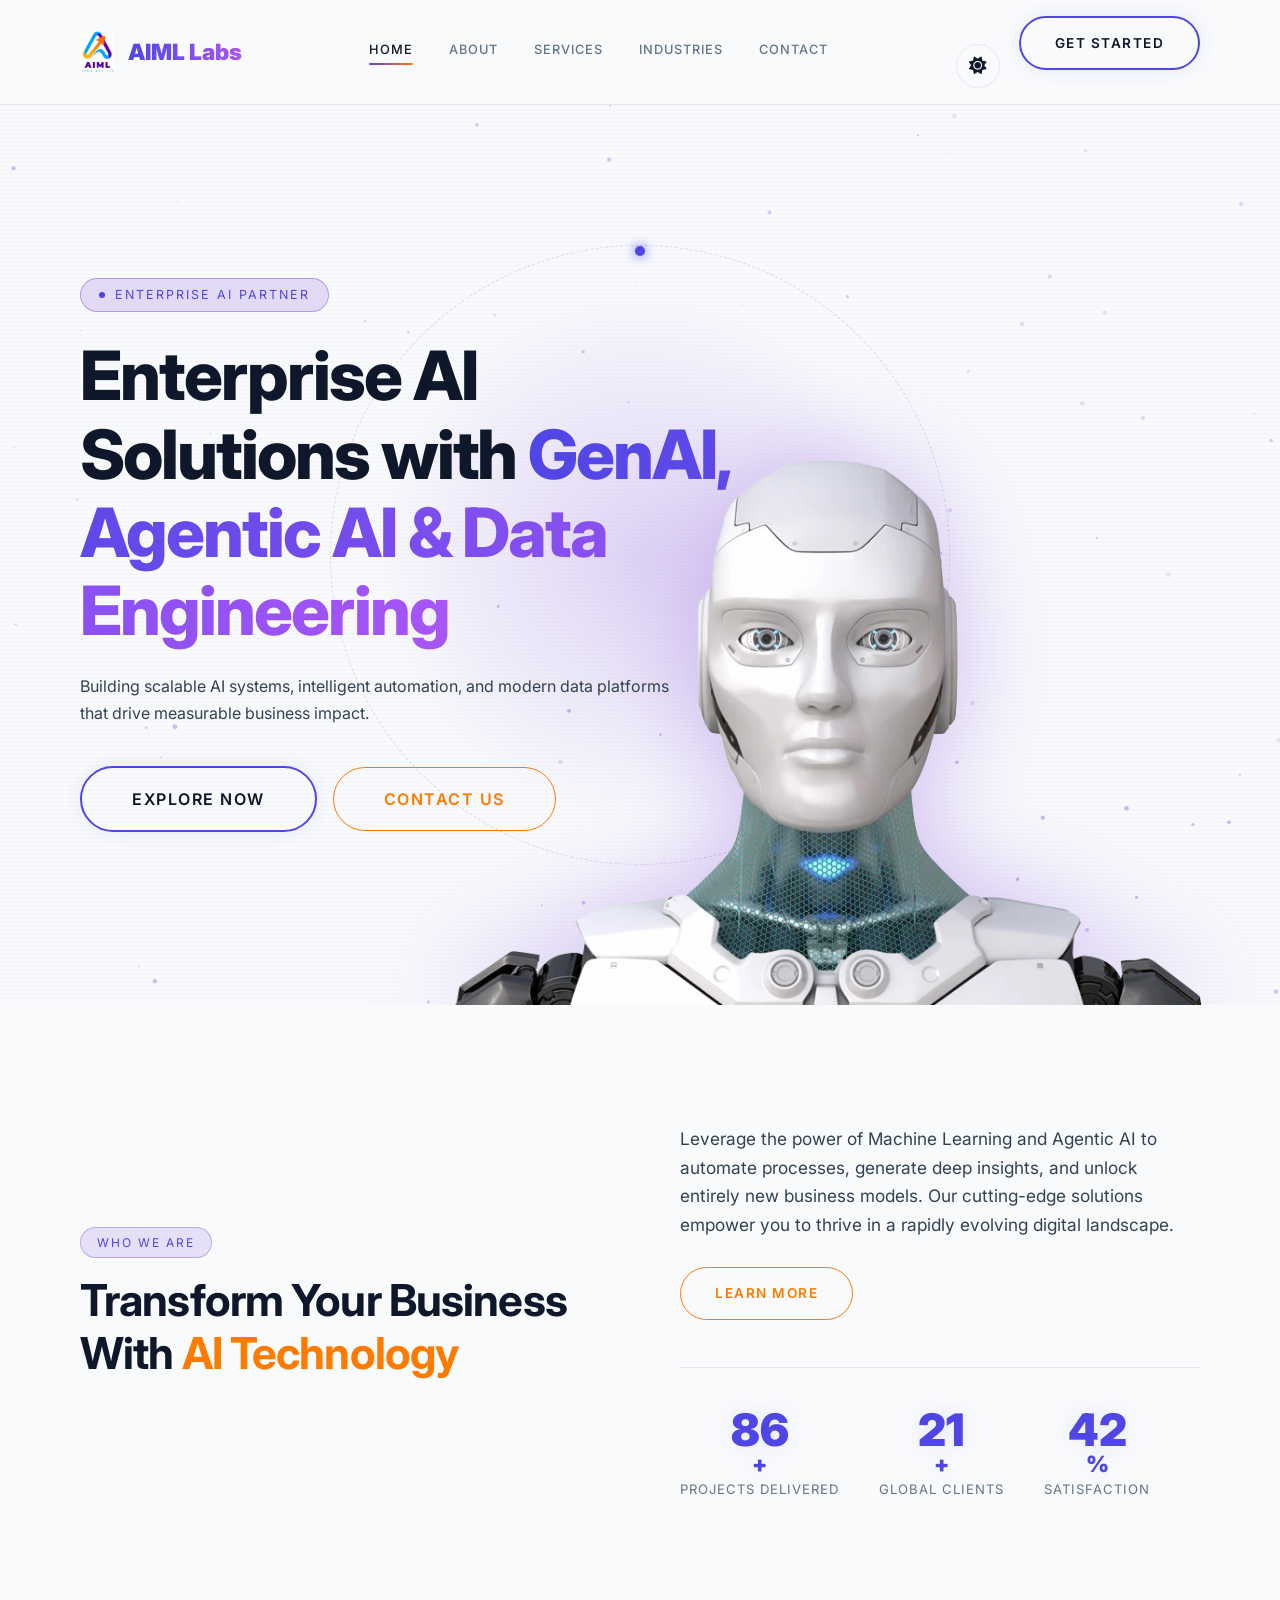
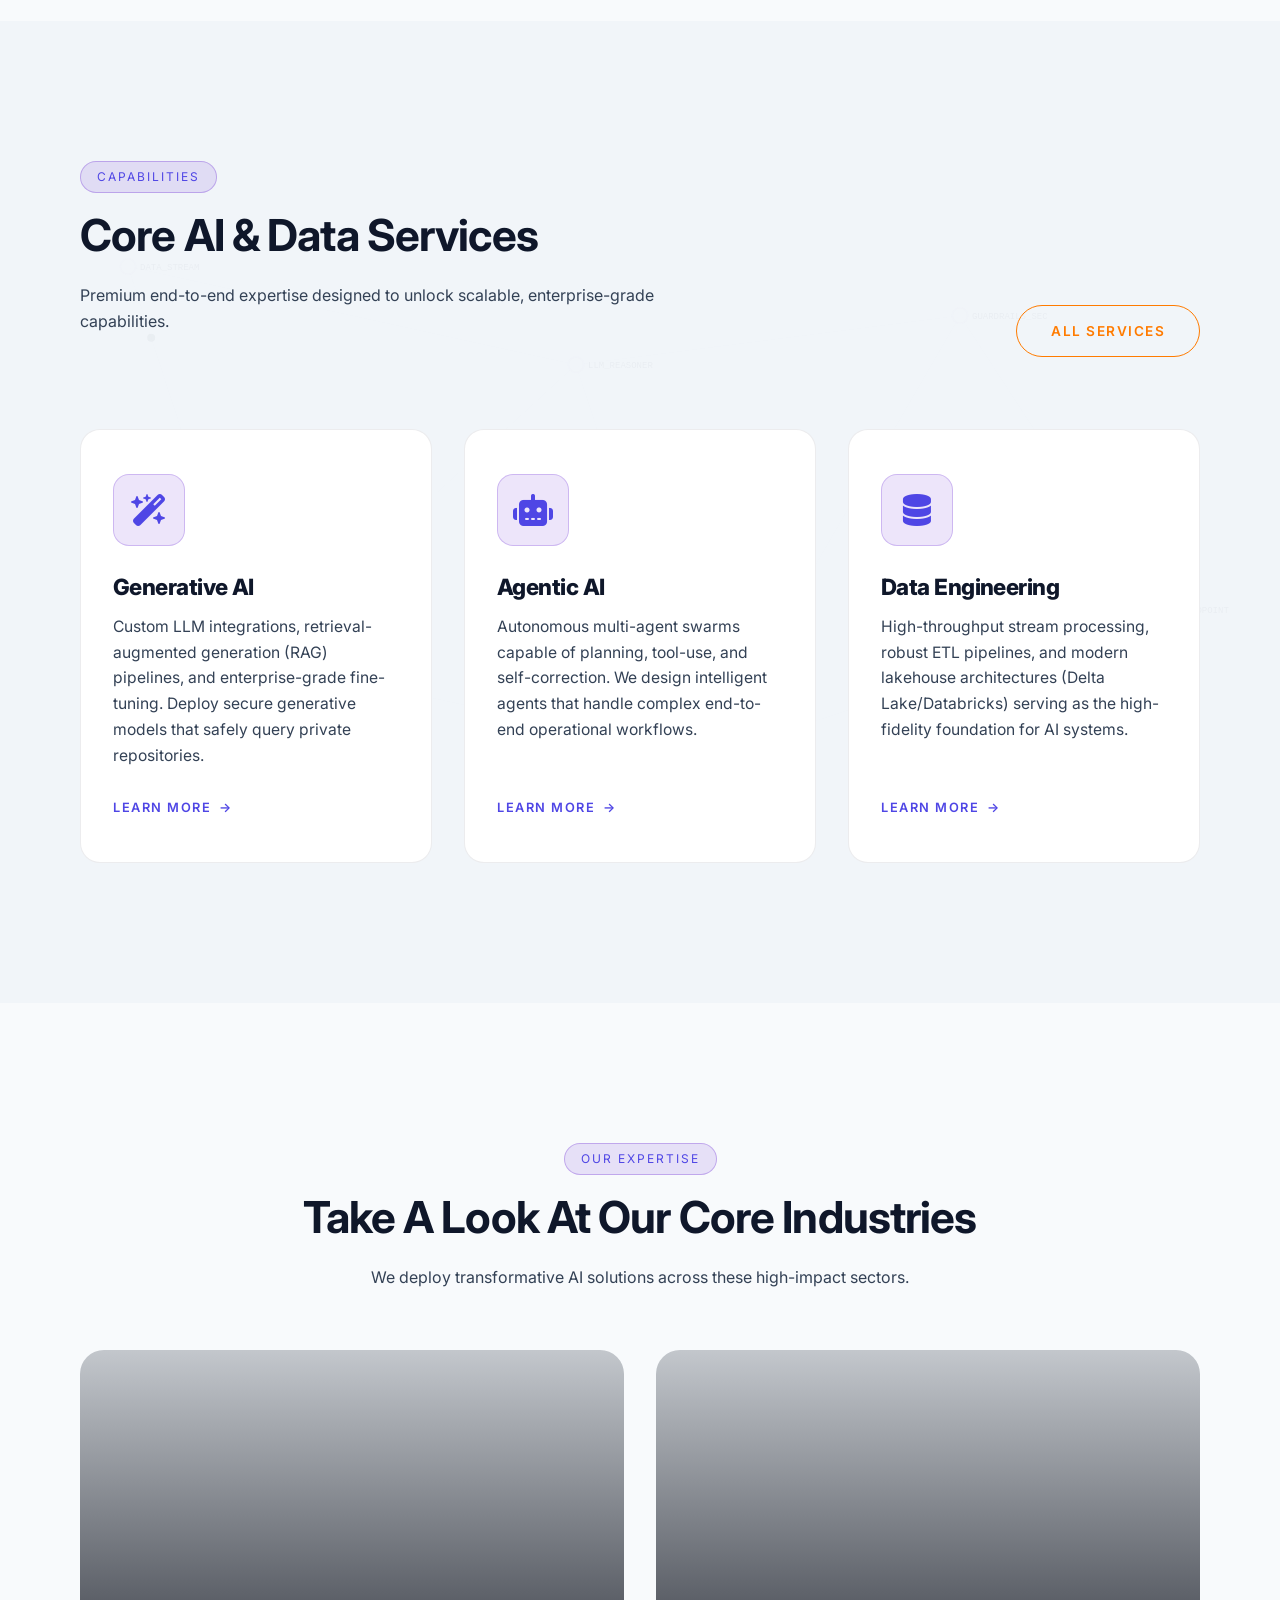
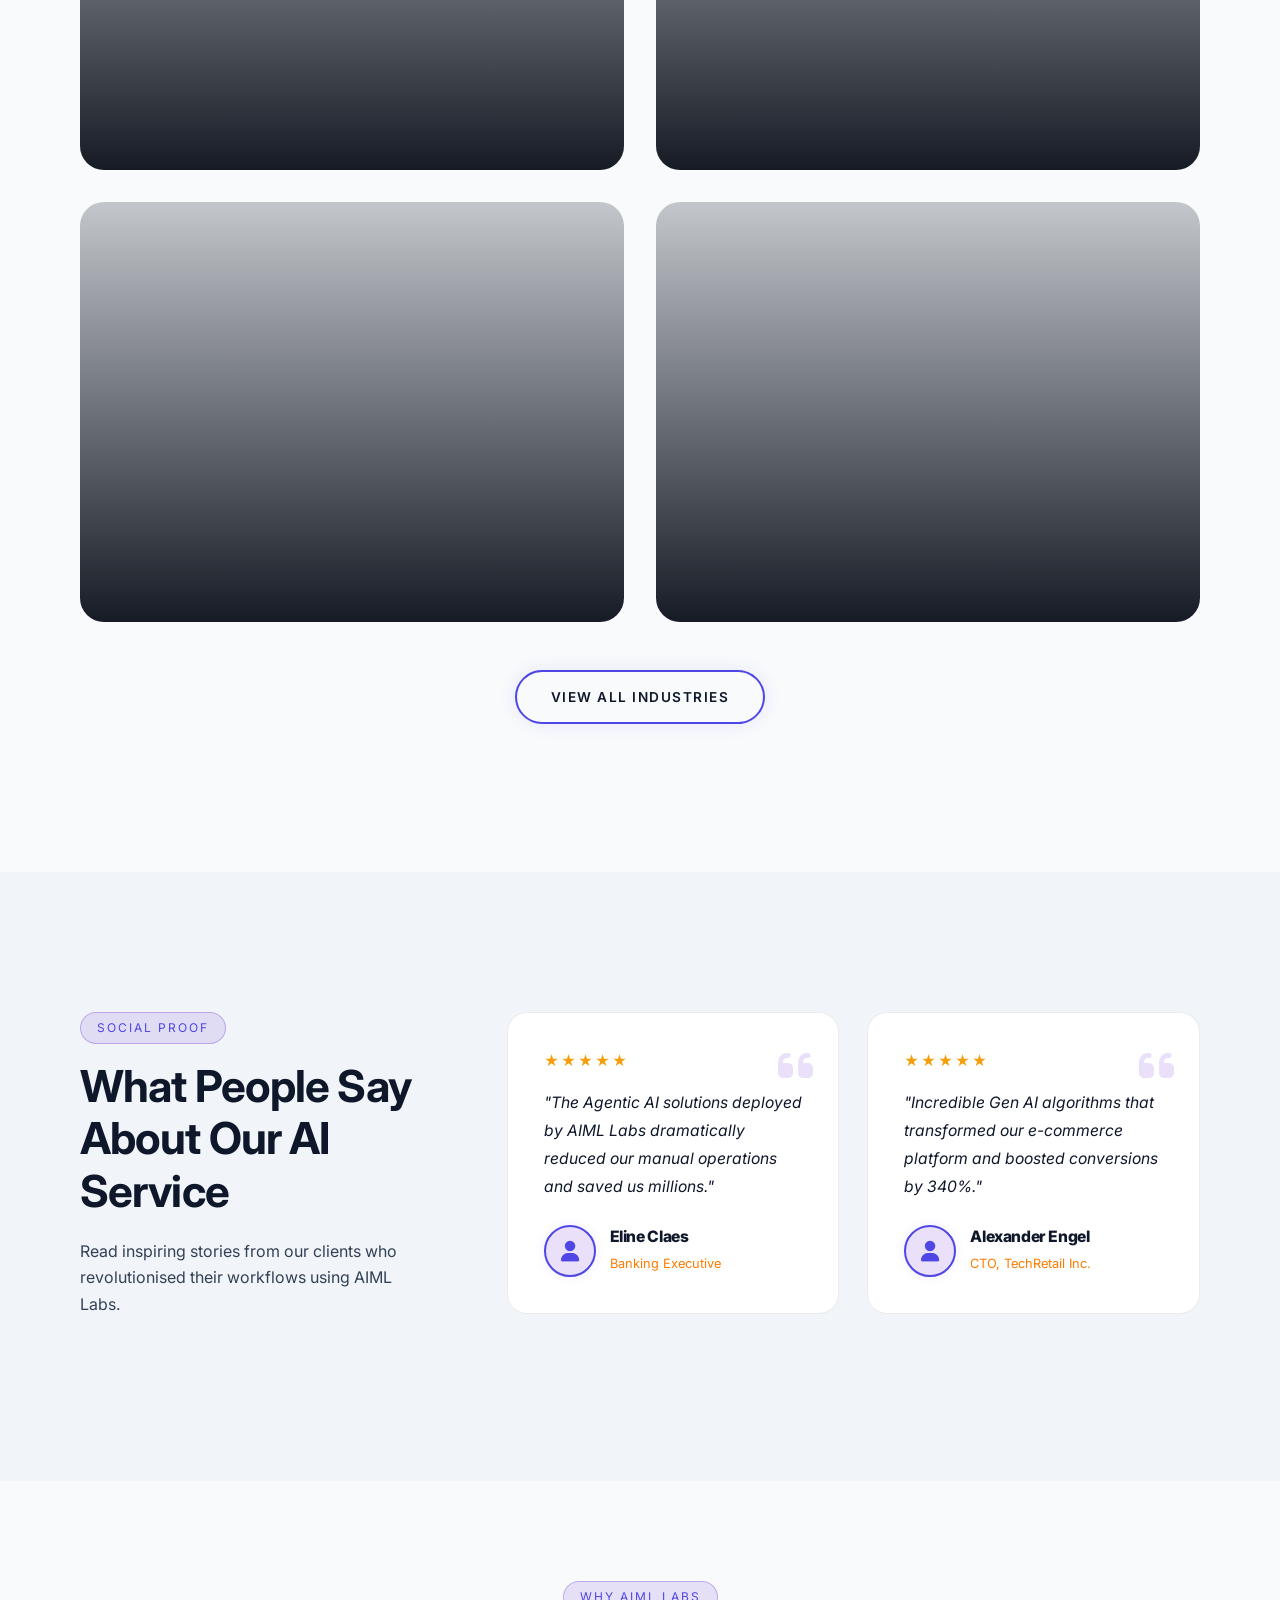
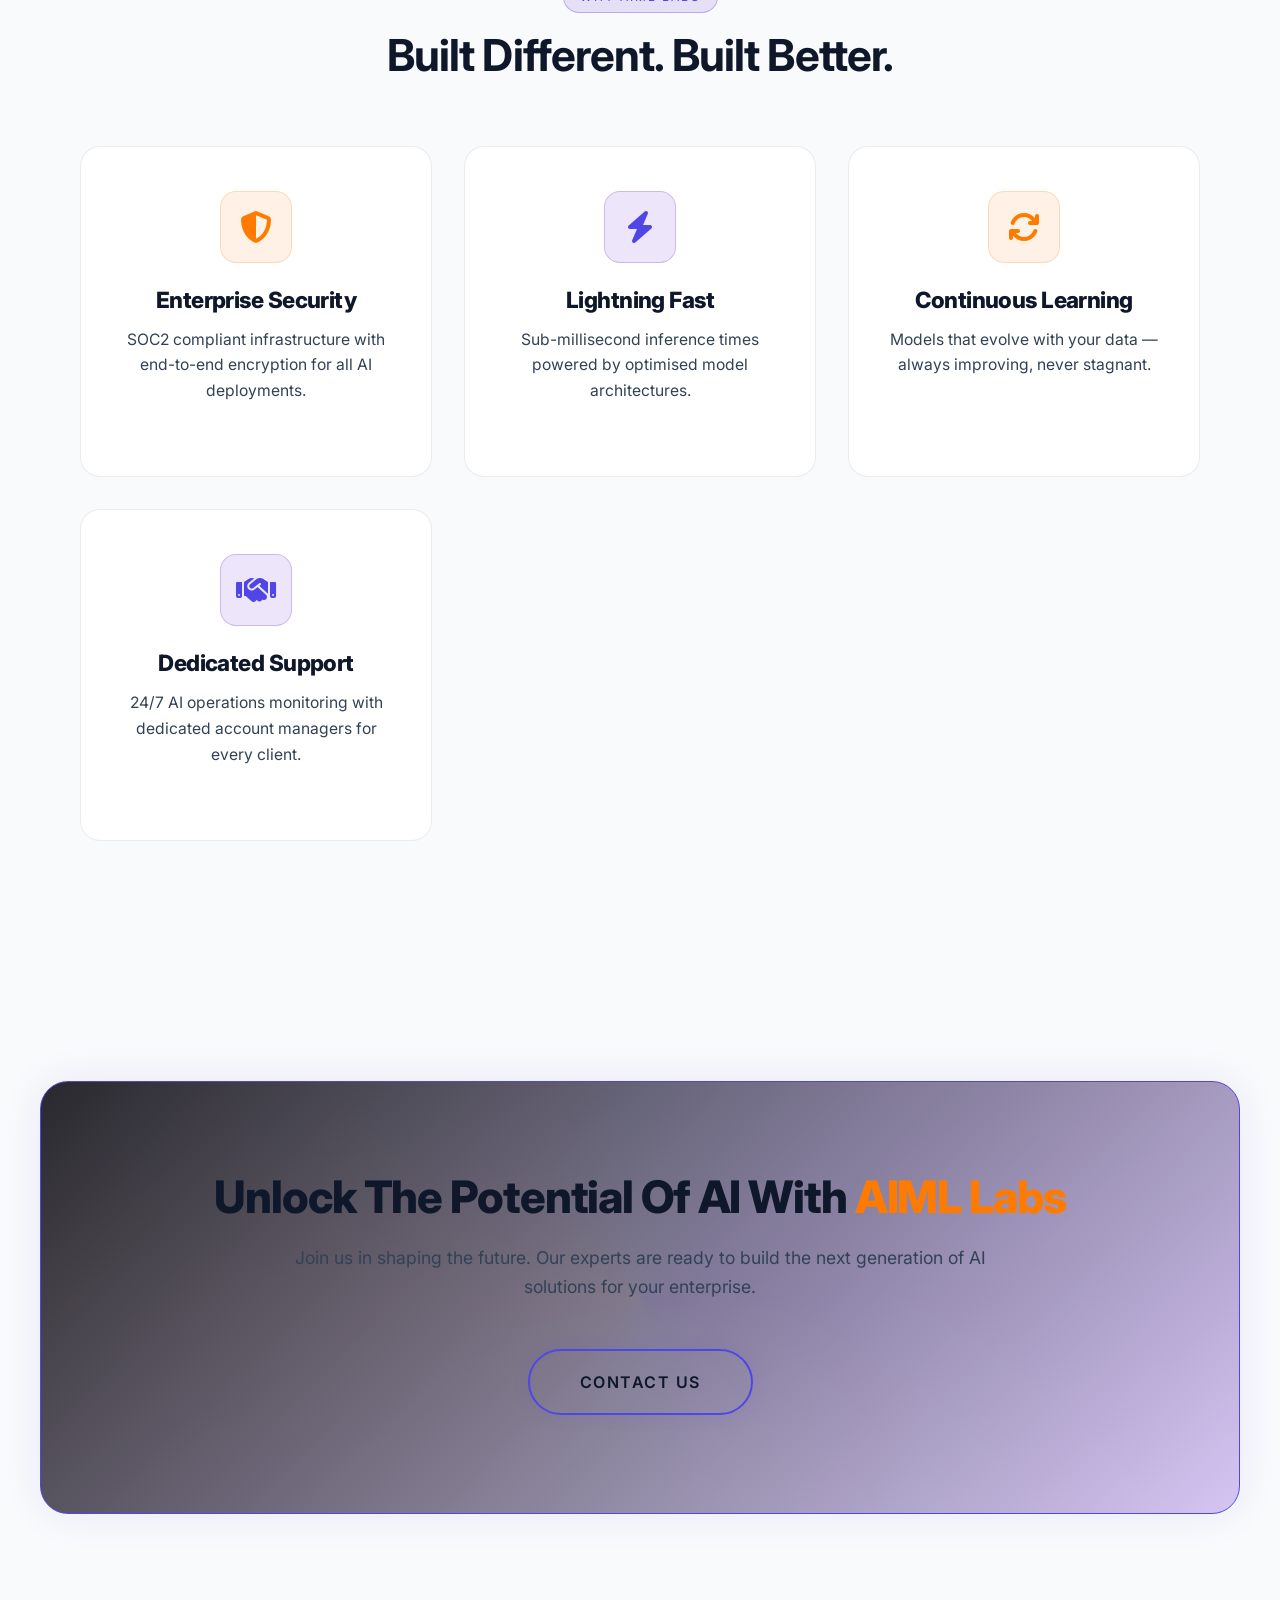
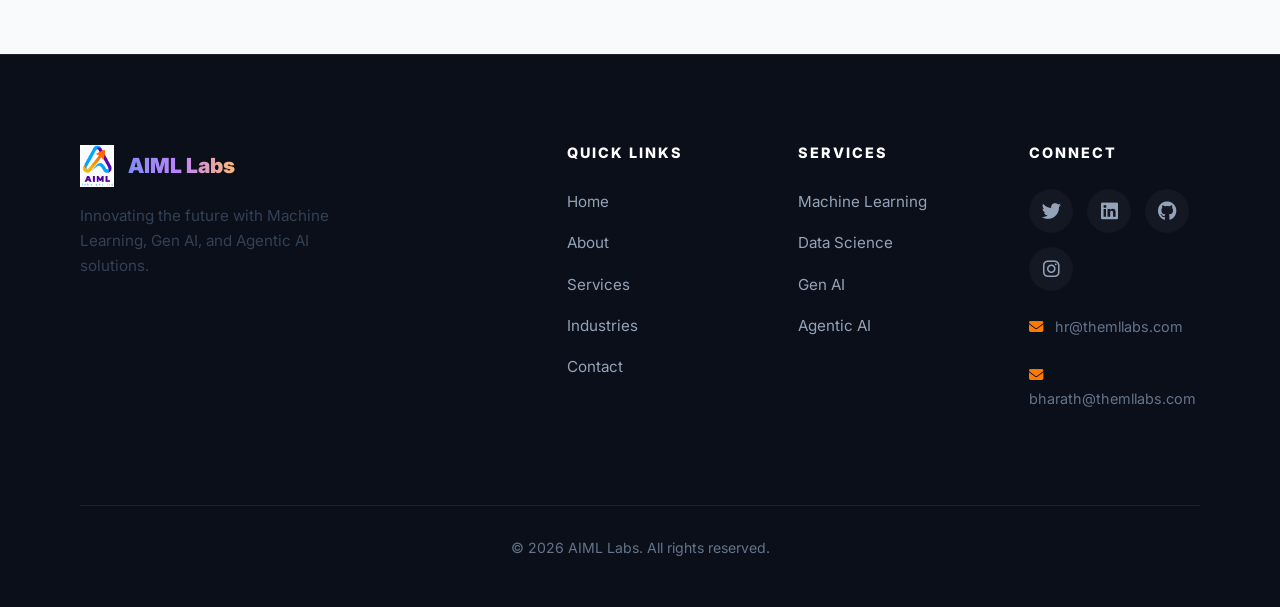
==== commit aa4e1c5e: "Enterprise redesign: typography upgrades, theme toggle integration, and technical About page showcas" ====
--- a/index.html
+++ b/index.html
@@ -7,11 +7,16 @@
     <meta name="description" content="AIML Labs — Empowering the future with Machine Learning, Gen AI, and Agentic AI solutions for global enterprises.">
     <link rel="preconnect" href="https://fonts.googleapis.com">
     <link rel="preconnect" href="https://fonts.gstatic.com" crossorigin>
-    <link href="https://fonts.googleapis.com/css2?family=Inter:wght@300;400;500;600;700&family=Orbitron:wght@400;500;700;900&display=swap" rel="stylesheet">
+    <link href="https://fonts.googleapis.com/css2?family=Inter:wght@300;400;500;600;700;800;900&display=swap" rel="stylesheet">
     <link rel="stylesheet" href="https://cdnjs.cloudflare.com/ajax/libs/font-awesome/6.4.0/css/all.min.css">
     <link rel="stylesheet" href="style.css?v=2.3">
 </head>
-<body>
+<body class="page-fade-in">
+    <script>
+        if (localStorage.getItem('theme') === 'light' || (!localStorage.getItem('theme') && window.matchMedia('(prefers-color-scheme: light)').matches)) {
+            document.body.classList.add('light-theme');
+        }
+    </script>
 
     <!-- === NAVBAR === -->
     <header class="navbar">
@@ -28,6 +33,9 @@
                 <a href="contact.html">Contact</a>
             </nav>
             <div class="nav-actions">
+                <button id="theme-toggle" class="theme-toggle-btn magnetic-btn" aria-label="Toggle Theme">
+                    <i class="fa-solid fa-moon"></i>
+                </button>
                 <a href="contact.html" class="btn btn-primary">Get Started</a>
             </div>
         </div>
@@ -38,14 +46,13 @@
         <canvas id="particle-canvas"></canvas>
         <div class="hero-scanline"></div>
         <div class="container hero-split">
-            <!-- LEFT: Text Content with typing effect -->
+            <!-- LEFT: Text Content -->
             <div class="hero-left">
-                <div class="hero-eyebrow reveal"><span class="dot"></span> AI-Powered Innovation</div>
+                <div class="hero-eyebrow reveal"><span class="dot"></span> Enterprise AI Partner</div>
                 <h1 class="hero-title reveal delay-1">
-                    Empowering<br>The Future With<br>
-                    <span class="line2" id="typed-text"></span><span class="typed-cursor">|</span>
+                    Enterprise AI Solutions with <span class="line2">GenAI, Agentic AI & Data Engineering</span>
                 </h1>
-                <p class="hero-subtitle reveal delay-2">AIML Labs specialises in developing cutting-edge AI technology, transforming processes for a wide range of global industries.</p>
+                <p class="hero-subtitle reveal delay-2">Building scalable AI systems, intelligent automation, and modern data platforms that drive measurable business impact.</p>
                 <div class="hero-actions reveal delay-3">
                     <a href="services.html" class="btn btn-primary btn-large">Explore Now</a>
                     <a href="contact.html" class="btn btn-outline btn-large">Contact Us</a>
@@ -93,13 +100,14 @@
     </section>
 
     <!-- === SECTION 3: SERVICES GRID === -->
-    <section class="services">
+    <section class="services" id="services">
+        <canvas id="services-bg-canvas"></canvas>
         <div class="container">
             <div class="section-header">
                 <div class="sh-left">
-                    <span class="section-badge">What We Do</span>
-                    <h2 class="section-title">Explore Best AI Services</h2>
-                    <p class="section-subtitle">Discover how our specialised Gen AI and Data Science integrations can optimise your workflow.</p>
+                    <span class="section-badge">Capabilities</span>
+                    <h2 class="section-title">Core AI & Data Services</h2>
+                    <p class="section-subtitle">Premium end-to-end expertise designed to unlock scalable, enterprise-grade capabilities.</p>
                 </div>
                 <div class="sh-right">
                     <a href="services.html" class="btn btn-outline">All Services</a>
@@ -107,28 +115,22 @@
             </div>
             <div class="services-grid">
                 <div class="service-card reveal delay-1">
-                    <div class="icon-wrapper"><i class="fa-solid fa-brain"></i></div>
-                    <h3>Machine Learning</h3>
-                    <p>Build scalable predictive models that continuously learn and adapt to changing data environments.</p>
-                    <a href="services.html" class="read-more">Read More</a>
+                    <div class="icon-wrapper"><i class="fa-solid fa-wand-magic-sparkles"></i></div>
+                    <h3>Generative AI</h3>
+                    <p>Custom LLM integrations, retrieval-augmented generation (RAG) pipelines, and enterprise-grade fine-tuning. Deploy secure generative models that safely query private repositories.</p>
+                    <a href="services.html" class="read-more">Learn More</a>
                 </div>
                 <div class="service-card reveal delay-2">
-                    <div class="icon-wrapper"><i class="fa-solid fa-database"></i></div>
-                    <h3>Data Science</h3>
-                    <p>Advanced analytics and data processing to transform your raw data into actionable intelligence.</p>
-                    <a href="services.html" class="read-more">Read More</a>
-                </div>
-                <div class="service-card reveal delay-3">
-                    <div class="icon-wrapper"><i class="fa-solid fa-microchip"></i></div>
-                    <h3>Gen AI</h3>
-                    <p>Leverage generative models for automated content creation, design, and complex problem solving.</p>
-                    <a href="services.html" class="read-more">Read More</a>
-                </div>
-                <div class="service-card reveal delay-4">
                     <div class="icon-wrapper"><i class="fa-solid fa-robot"></i></div>
                     <h3>Agentic AI</h3>
-                    <p>Autonomous AI agents that can reason, plan, and execute multi-step workflows seamlessly.</p>
-                    <a href="services.html" class="read-more">Read More</a>
+                    <p>Autonomous multi-agent swarms capable of planning, tool-use, and self-correction. We design intelligent agents that handle complex end-to-end operational workflows.</p>
+                    <a href="services.html" class="read-more">Learn More</a>
+                </div>
+                <div class="service-card reveal delay-3">
+                    <div class="icon-wrapper"><i class="fa-solid fa-database"></i></div>
+                    <h3>Data Engineering</h3>
+                    <p>High-throughput stream processing, robust ETL pipelines, and modern lakehouse architectures (Delta Lake/Databricks) serving as the high-fidelity foundation for AI systems.</p>
+                    <a href="services.html" class="read-more">Learn More</a>
                 </div>
             </div>
         </div>
--- a/style.css
+++ b/style.css
@@ -3,7 +3,7 @@
    2K-Ready | Particle FX | Premium Animations
    ============================================= */
 
-@import url('https://fonts.googleapis.com/css2?family=Orbitron:wght@400;500;700;900&family=Inter:wght@300;400;500;600;700&display=swap');
+@import url('https://fonts.googleapis.com/css2?family=Inter:wght@300;400;500;600;700;800;900&display=swap');
 
 :root {
     --bg-primary: #0B0F19;
@@ -18,13 +18,30 @@
     --text-white: #FFFFFF;
     --text-gray: #94a3b8;
     --text-light: #cbd5e1;
-    --font-heading: 'Orbitron', sans-serif;
-    --font-body: 'Inter', sans-serif;
+    --font-heading: 'Inter', 'Geist', 'Satoshi', -apple-system, BlinkMacSystemFont, "Segoe UI", Roboto, sans-serif;
+    --font-body: 'Inter', 'Geist', 'Satoshi', -apple-system, BlinkMacSystemFont, "Segoe UI", Roboto, sans-serif;
     --border-subtle: rgba(255, 255, 255, 0.06);
     --border-purple: rgba(82, 0, 204, 0.3);
     --transition: all 0.4s cubic-bezier(0.165, 0.84, 0.44, 1);
 }
 
+body.light-theme {
+    --bg-primary: #F8FAFC;
+    --bg-secondary: #F1F5F9;
+    --bg-card: #FFFFFF;
+    --bg-glass: rgba(248, 250, 252, 0.85);
+    --accent-primary: #4F46E5;
+    --accent-glow: rgba(79, 70, 229, 0.1);
+    --accent-secondary: #FF7B00;
+    --accent-secondary-glow: rgba(255, 123, 0, 0.15);
+    --accent-cyan: #0891B2;
+    --text-white: #0F172A;
+    --text-gray: #64748B;
+    --text-light: #334155;
+    --border-subtle: rgba(15, 23, 42, 0.08);
+    --border-purple: rgba(79, 70, 229, 0.2);
+}
+
 *, *::before, *::after {
     margin: 0; padding: 0;
     box-sizing: border-box;
@@ -34,10 +51,16 @@
 
 body {
     background-color: var(--bg-primary);
-    color: var(--text-gray);
+    color: var(--text-light);
     font-family: var(--font-body);
-    line-height: 1.7;
+    font-size: 16px;
+    line-height: 1.65;
     overflow-x: hidden;
+    transition: background-color 0.4s ease, color 0.4s ease, border-color 0.4s ease;
+}
+
+p {
+    margin-bottom: 1.5rem;
 }
 
 /* === 2K-READY CONTAINER === */
@@ -54,8 +77,10 @@
 h1,h2,h3,h4,h5,h6 {
     font-family: var(--font-heading);
     color: var(--text-white);
-    font-weight: 700;
+    font-weight: 800;
     line-height: 1.15;
+    letter-spacing: -0.025em;
+    transition: color 0.4s ease;
 }
 a { text-decoration: none; color: inherit; transition: var(--transition); }
 
@@ -257,9 +282,15 @@
 }
 
 .hero-title {
-    font-size: clamp(2.2rem, 3.5vw, 3.8rem);
-    line-height: 1.1; margin-bottom: 24px;
-    text-transform: uppercase; letter-spacing: -1px;
+    font-size: clamp(38px, 5.5vw, 68px);
+    line-height: 1.15; margin-bottom: 24px;
+    letter-spacing: -0.03em;
+    font-weight: 800;
+}
+@media (min-width: 1200px) {
+    .hero-title {
+        font-size: 68px;
+    }
 }
 .hero-title .line2 {
     background: linear-gradient(90deg, var(--accent-primary), #a855f7, var(--accent-secondary));
@@ -275,9 +306,9 @@
 @keyframes blink-cursor { 50% { opacity: 0; } }
 
 .hero-subtitle {
-    font-size: clamp(1rem, 1.2vw, 1.1rem);
+    font-size: clamp(16px, 1.25vw, 18px);
     color: var(--text-light); margin-bottom: 40px;
-    max-width: 500px; font-weight: 300; line-height: 1.7;
+    max-width: 620px; font-weight: 400; line-height: 1.65;
 }
 .hero-actions { display:flex; align-items:center; gap:16px; flex-wrap:wrap; }
 
@@ -381,11 +412,23 @@
     margin-bottom:16px;
 }
 .section-title {
-    font-size: clamp(2rem, 3vw, 3.2rem);
-    line-height:1.15; margin-bottom:20px; text-transform:uppercase;
+    font-size: clamp(30px, 4vw, 44px);
+    font-weight: 700;
+    line-height: 1.2;
+    letter-spacing: -0.02em;
+    margin-bottom: 20px;
+}
+@media (min-width: 1200px) {
+    .section-title {
+        font-size: 44px;
+    }
 }
 .section-subtitle {
-    font-size:1.05rem; color:var(--text-light); max-width:650px;
+    font-size: clamp(16px, 1.2vw, 18px);
+    color: var(--text-light);
+    max-width: 620px;
+    line-height: 1.65;
+    margin-bottom: 30px;
 }
 
 /* ===================== VALUE PROP ===================== */
@@ -409,7 +452,7 @@
 .stat-label { font-size:0.82rem; color:var(--text-gray); text-transform:uppercase; letter-spacing:1px; margin-top:4px; }
 
 /* ===================== SERVICES ===================== */
-.services { padding:100px 0; background:var(--bg-secondary); position:relative; z-index: 5; overflow:hidden; }
+.services { padding:140px 0; background:var(--bg-secondary); position:relative; z-index: 5; overflow:hidden; }
 .services::before {
     content:''; position:absolute; top:-50%; right:-10%;
     width:500px; height:500px;
@@ -418,7 +461,7 @@
 }
 .section-header { display:flex; justify-content:space-between; align-items:flex-end; margin-bottom:64px; }
 .sh-left { max-width:650px; }
-.services-grid { display:grid; grid-template-columns:repeat(4,1fr); gap:28px; }
+.services-grid { display:grid; grid-template-columns:repeat(3,1fr); gap:32px; }
 
 .service-card {
     background: var(--bg-card);
@@ -427,6 +470,9 @@
     position:relative; overflow:hidden;
     transition: var(--transition);
     cursor: default;
+    display: flex;
+    flex-direction: column;
+    height: 100%;
 }
 .service-card::before {
     content:''; position:absolute; top:0; left:0;
@@ -457,8 +503,8 @@
     transform:rotateY(180deg);
     box-shadow:0 0 20px var(--accent-glow);
 }
-.service-card h3 { font-size:1.25rem; margin-bottom:14px; position:relative; z-index:1; }
-.service-card p  { font-size:0.95rem; margin-bottom:28px; position:relative; z-index:1; }
+.service-card h3 { font-size:1.4rem; margin-bottom:14px; position:relative; z-index:1; }
+.service-card p  { font-size:0.98rem; margin-bottom:28px; position:relative; z-index:1; flex-grow: 1; }
 .read-more {
     font-family:var(--font-heading); color:var(--accent-primary);
     font-weight:600; text-transform:uppercase; font-size:0.8rem; letter-spacing:1.5px;
@@ -468,7 +514,7 @@
 .service-card:hover .read-more::after { transform:translateX(6px); }
 
 /* ===================== PROJECTS / INDUSTRIES ===================== */
-.projects { position: relative; z-index: 5; background: var(--bg-primary); padding:100px 0; }
+.projects { position: relative; z-index: 5; background: var(--bg-primary); padding:140px 0; }
 .projects-grid { display:grid; grid-template-columns:repeat(2,1fr); gap:32px; margin-top:60px; }
 
 .project-card {
@@ -497,7 +543,7 @@
 .btn-link:hover { color:var(--accent-secondary); }
 
 /* ===================== TESTIMONIALS ===================== */
-.testimonials { position: relative; z-index: 5; padding:100px 0; background:var(--bg-secondary); }
+.testimonials { position: relative; z-index: 5; padding:140px 0; background:var(--bg-secondary); }
 .test-container { display:flex; gap:80px; align-items:flex-start; }
 .test-left { flex:1; max-width:380px; }
 .test-right { flex:2; }
@@ -531,7 +577,7 @@
 .user-info span { font-size:0.8rem; color:var(--accent-secondary); }
 
 /* ===================== CTA BANNER ===================== */
-.cta-banner { position: relative; z-index: 5; background: var(--bg-primary); padding:100px 0; }
+.cta-banner { position: relative; z-index: 5; background: var(--bg-primary); padding:140px 0; }
 .cta-container {
     background: linear-gradient(135deg, rgba(11,15,25,0.9) 0%, rgba(82,0,204,0.18) 100%);
     border:1px solid var(--accent-primary);
@@ -701,3 +747,471 @@
     .cta-container  { padding:60px 28px; }
     .contact-form   { padding:28px; }
 }
+
+/* ===================== NEW ENTERPRISE TRANSITIONS & THEME EFFECTS ===================== */
+.theme-toggle-btn {
+    background: transparent;
+    border: 1px solid var(--border-subtle);
+    color: var(--text-white);
+    width: 44px;
+    height: 44px;
+    border-radius: 50%;
+    display: inline-flex;
+    align-items: center;
+    justify-content: center;
+    cursor: pointer;
+    font-size: 1.1rem;
+    transition: var(--transition);
+    margin-right: 15px;
+    vertical-align: middle;
+}
+.theme-toggle-btn:hover {
+    background: rgba(255, 255, 255, 0.05);
+    border-color: var(--accent-primary);
+    box-shadow: 0 0 15px var(--accent-glow);
+    color: var(--accent-primary);
+}
+body.light-theme .theme-toggle-btn:hover {
+    background: rgba(0, 0, 0, 0.05);
+    border-color: var(--accent-primary);
+    box-shadow: 0 0 15px var(--accent-glow);
+    color: var(--accent-primary);
+}
+
+.magnetic-btn {
+    transition: transform 0.2s cubic-bezier(0.25, 1, 0.5, 1);
+}
+
+#services-bg-canvas {
+    position: absolute;
+    top: 0;
+    left: 0;
+    width: 100%;
+    height: 100%;
+    z-index: 0;
+    pointer-events: none;
+    opacity: 0.15;
+    transition: opacity 0.4s ease;
+}
+body.light-theme #services-bg-canvas {
+    opacity: 0.07;
+}
+
+/* Light theme general override tweaks for high contrast and readability */
+body.light-theme .navbar {
+    background: rgba(248, 250, 252, 0.85);
+    border-bottom: 1px solid rgba(15, 23, 42, 0.08);
+}
+body.light-theme .nav-links a {
+    color: var(--text-gray);
+}
+body.light-theme .nav-links a:hover, body.light-theme .nav-links a.active {
+    color: var(--text-white);
+}
+
+/* Maintain clean, premium dark footer on light theme */
+body.light-theme .footer {
+    background: #0B0F19;
+    border-top: 1px solid rgba(255, 255, 255, 0.08);
+}
+body.light-theme .footer .brand-text {
+    background: linear-gradient(90deg, #818CF8 0%, #C084FC 50%, #FDBA74 100%);
+    -webkit-background-clip: text;
+    -webkit-text-fill-color: transparent;
+}
+body.light-theme .footer h4 {
+    color: #FFFFFF;
+}
+body.light-theme .footer a {
+    color: #94A3B8;
+}
+body.light-theme .footer a:hover {
+    color: #FFFFFF;
+}
+body.light-theme .footer-bottom {
+    border-top: 1px solid rgba(255, 255, 255, 0.08);
+    color: #64748B;
+}
+
+/* Smooth reveal animations */
+.reveal, .reveal-left, .reveal-right {
+    opacity: 0;
+    transform: translateY(30px);
+    transition: opacity 0.8s cubic-bezier(0.16, 1, 0.3, 1), transform 0.8s cubic-bezier(0.16, 1, 0.3, 1);
+}
+.reveal-left {
+    transform: translateX(-40px);
+}
+.reveal-right {
+    transform: translateX(40px);
+}
+.reveal.visible, .reveal-left.visible, .reveal-right.visible {
+    opacity: 1;
+    transform: translate(0);
+}
+
+/* Page fade-in */
+.page-fade-in {
+    opacity: 0;
+    animation: pageLoadFade 0.6s cubic-bezier(0.16, 1, 0.3, 1) forwards;
+}
+@keyframes pageLoadFade {
+    to { opacity: 1; }
+}
+
+/* ===================== ABOUT PAGE CUSTOM ENTERPRISE STYLES ===================== */
+.about-hero {
+    position: relative;
+    padding: 160px 0 120px;
+    background: var(--bg-primary);
+    overflow: hidden;
+}
+#about-hero-canvas {
+    position: absolute;
+    top: 0;
+    left: 0;
+    width: 100%;
+    height: 100%;
+    z-index: 0;
+    pointer-events: none;
+    opacity: 0.15;
+    transition: opacity 0.4s ease;
+}
+body.light-theme #about-hero-canvas {
+    opacity: 0.06;
+}
+
+/* Core Expertise Cards */
+.expertise-grid {
+    display: grid;
+    grid-template-columns: repeat(3, 1fr);
+    gap: 32px;
+    margin-top: 60px;
+}
+@media (max-width: 992px) {
+    .expertise-grid { grid-template-columns: repeat(2, 1fr); }
+}
+@media (max-width: 768px) {
+    .expertise-grid { grid-template-columns: 1fr; }
+}
+
+.expertise-card {
+    background: var(--bg-card);
+    border: 1px solid var(--border-subtle);
+    border-radius: 20px;
+    padding: 40px 32px;
+    display: flex;
+    flex-direction: column;
+    height: 100%;
+    transition: var(--transition);
+}
+.expertise-card:hover {
+    transform: translateY(-8px);
+    border-color: var(--border-purple);
+    box-shadow: 0 15px 45px rgba(0,0,0,0.3);
+}
+body.light-theme .expertise-card:hover {
+    box-shadow: 0 15px 45px rgba(15, 23, 42, 0.05);
+}
+.expertise-card h3 {
+    margin-bottom: 12px;
+    font-size: 1.4rem;
+}
+.expertise-card p {
+    flex-grow: 1;
+    margin-bottom: 24px;
+    font-size: 0.95rem;
+}
+.expertise-tech {
+    margin-top: 15px;
+    padding-top: 15px;
+    border-top: 1px solid var(--border-subtle);
+}
+.expertise-tech h4 {
+    font-size: 0.8rem;
+    color: var(--text-gray);
+    margin-bottom: 8px;
+    text-transform: uppercase;
+    letter-spacing: 1px;
+}
+.tech-pills {
+    display: flex;
+    flex-wrap: wrap;
+    gap: 8px;
+}
+.tech-pills span {
+    font-size: 0.78rem;
+    padding: 4px 10px;
+    background: rgba(255, 255, 255, 0.03);
+    border: 1px solid var(--border-subtle);
+    border-radius: 4px;
+    color: var(--text-light);
+}
+body.light-theme .tech-pills span {
+    background: rgba(0, 0, 0, 0.02);
+}
+
+.mini-diagram {
+    width: 100%;
+    height: 90px;
+    margin-top: 20px;
+    border-radius: 8px;
+    background: rgba(0, 0, 0, 0.15);
+    border: 1px solid rgba(255, 255, 255, 0.03);
+    padding: 10px;
+    display: flex;
+    align-items: center;
+    justify-content: center;
+}
+body.light-theme .mini-diagram {
+    background: rgba(0, 0, 0, 0.02);
+}
+
+/* Timeline Approach */
+.approach-timeline {
+    position: relative;
+    max-width: 1200px;
+    margin: 60px auto 0;
+    padding: 0 20px;
+}
+.approach-timeline::before {
+    content: '';
+    position: absolute;
+    left: 50%;
+    top: 0;
+    bottom: 0;
+    width: 2px;
+    background: linear-gradient(to bottom, var(--accent-primary), var(--accent-secondary));
+    transform: translateX(-50%);
+    opacity: 0.3;
+}
+@media (max-width: 768px) {
+    .approach-timeline::before { left: 30px; }
+}
+
+.timeline-item {
+    position: relative;
+    width: 50%;
+    padding: 20px 40px;
+    box-sizing: border-box;
+}
+.timeline-item:nth-child(odd) {
+    left: 0;
+    text-align: right;
+}
+.timeline-item:nth-child(even) {
+    left: 50%;
+    text-align: left;
+}
+@media (max-width: 768px) {
+    .timeline-item {
+        width: 100%;
+        left: 0 !important;
+        text-align: left !important;
+        padding-left: 60px;
+        padding-right: 0;
+    }
+}
+
+.timeline-dot {
+    position: absolute;
+    top: 40px;
+    width: 16px;
+    height: 16px;
+    border-radius: 50%;
+    background: var(--accent-primary);
+    border: 3px solid var(--bg-primary);
+    box-shadow: 0 0 10px var(--accent-glow);
+    z-index: 1;
+}
+.timeline-item:nth-child(odd) .timeline-dot {
+    right: -8px;
+}
+.timeline-item:nth-child(even) .timeline-dot {
+    left: -8px;
+}
+@media (max-width: 768px) {
+    .timeline-dot { left: 22px !important; }
+}
+
+.timeline-content {
+    background: var(--bg-card);
+    border: 1px solid var(--border-subtle);
+    padding: 28px;
+    border-radius: 12px;
+    transition: var(--transition);
+}
+.timeline-content:hover {
+    border-color: var(--border-purple);
+}
+.timeline-step {
+    font-size: 0.75rem;
+    color: var(--accent-secondary);
+    font-weight: 700;
+    text-transform: uppercase;
+    letter-spacing: 1px;
+    margin-bottom: 6px;
+}
+.timeline-content h3 {
+    margin-bottom: 12px;
+    font-size: 1.25rem;
+}
+.timeline-content p {
+    font-size: 0.95rem;
+    margin-bottom: 0;
+}
+
+/* Tech Stack Grid */
+.tech-stack-container {
+    display: grid;
+    grid-template-columns: repeat(4, 1fr);
+    gap: 24px;
+    margin-top: 50px;
+}
+@media (max-width: 992px) {
+    .tech-stack-container { grid-template-columns: repeat(2, 1fr); }
+}
+@media (max-width: 600px) {
+    .tech-stack-container { grid-template-columns: 1fr; }
+}
+
+.tech-stack-card {
+    background: var(--bg-card);
+    border: 1px solid var(--border-subtle);
+    border-radius: 15px;
+    padding: 30px 20px;
+    text-align: center;
+    transition: var(--transition);
+}
+.tech-stack-card:hover {
+    border-color: var(--accent-primary);
+    transform: translateY(-4px);
+}
+.tech-stack-card h4 {
+    font-size: 1.1rem;
+    color: var(--text-white);
+    margin-bottom: 16px;
+    border-bottom: 1px solid var(--border-subtle);
+    padding-bottom: 10px;
+}
+.tech-logo-list {
+    display: flex;
+    flex-wrap: wrap;
+    justify-content: center;
+    gap: 10px;
+}
+.tech-logo-item {
+    font-size: 0.82rem;
+    padding: 6px 12px;
+    background: rgba(255, 255, 255, 0.03);
+    border: 1px solid var(--border-subtle);
+    border-radius: 6px;
+    color: var(--text-light);
+    display: inline-flex;
+    align-items: center;
+    gap: 6px;
+    transition: var(--transition);
+}
+body.light-theme .tech-logo-item {
+    background: rgba(0, 0, 0, 0.02);
+}
+.tech-logo-item:hover {
+    background: var(--accent-primary);
+    color: #FFF;
+    border-color: var(--accent-primary);
+}
+
+/* Architecture Showcase */
+.showcase-tabs {
+    display: flex;
+    justify-content: center;
+    flex-wrap: wrap;
+    gap: 12px;
+    margin-bottom: 40px;
+}
+.tab-btn {
+    background: var(--bg-card);
+    border: 1px solid var(--border-subtle);
+    color: var(--text-gray);
+    padding: 10px 24px;
+    border-radius: 30px;
+    font-size: 0.9rem;
+    font-weight: 600;
+    cursor: pointer;
+    transition: var(--transition);
+}
+.tab-btn:hover, .tab-btn.active {
+    background: var(--accent-primary);
+    color: #FFF;
+    border-color: var(--accent-primary);
+    box-shadow: 0 0 15px var(--accent-glow);
+}
+.diagram-container {
+    background: var(--bg-card);
+    border: 1px solid var(--border-subtle);
+    border-radius: 20px;
+    padding: 40px;
+    min-height: 450px;
+    display: flex;
+    align-items: center;
+    justify-content: center;
+    box-shadow: 0 10px 40px rgba(0,0,0,0.2);
+}
+body.light-theme .diagram-container {
+    box-shadow: 0 10px 40px rgba(15, 23, 42, 0.03);
+}
+.diagram-pane {
+    display: none;
+    width: 100%;
+    max-width: 800px;
+    height: auto;
+}
+.diagram-pane.active {
+    display: block;
+    animation: fadeIn 0.4s ease forwards;
+}
+
+@keyframes fadeIn {
+    from { opacity: 0; transform: translateY(10px); }
+    to { opacity: 1; transform: translateY(0); }
+}
+
+/* Stats Section */
+.stats-container {
+    display: grid;
+    grid-template-columns: repeat(4, 1fr);
+    gap: 32px;
+    text-align: center;
+}
+@media (max-width: 992px) {
+    .stats-container { grid-template-columns: repeat(2, 1fr); }
+}
+@media (max-width: 600px) {
+    .stats-container { grid-template-columns: 1fr; }
+}
+.stat-card {
+    background: var(--bg-card);
+    border: 1px solid var(--border-subtle);
+    border-radius: 16px;
+    padding: 40px 20px;
+    transition: var(--transition);
+}
+.stat-card:hover {
+    border-color: var(--accent-secondary);
+}
+.stat-card .stat-number {
+    font-size: 3.2rem;
+    font-weight: 800;
+    color: var(--accent-secondary);
+    text-shadow: 0 0 20px var(--accent-secondary-glow);
+}
+body.light-theme .stat-card .stat-number {
+    text-shadow: none;
+}
+.stat-card .stat-label {
+    margin-top: 10px;
+    font-size: 0.9rem;
+    color: var(--text-light);
+    text-transform: uppercase;
+    letter-spacing: 1px;
+}
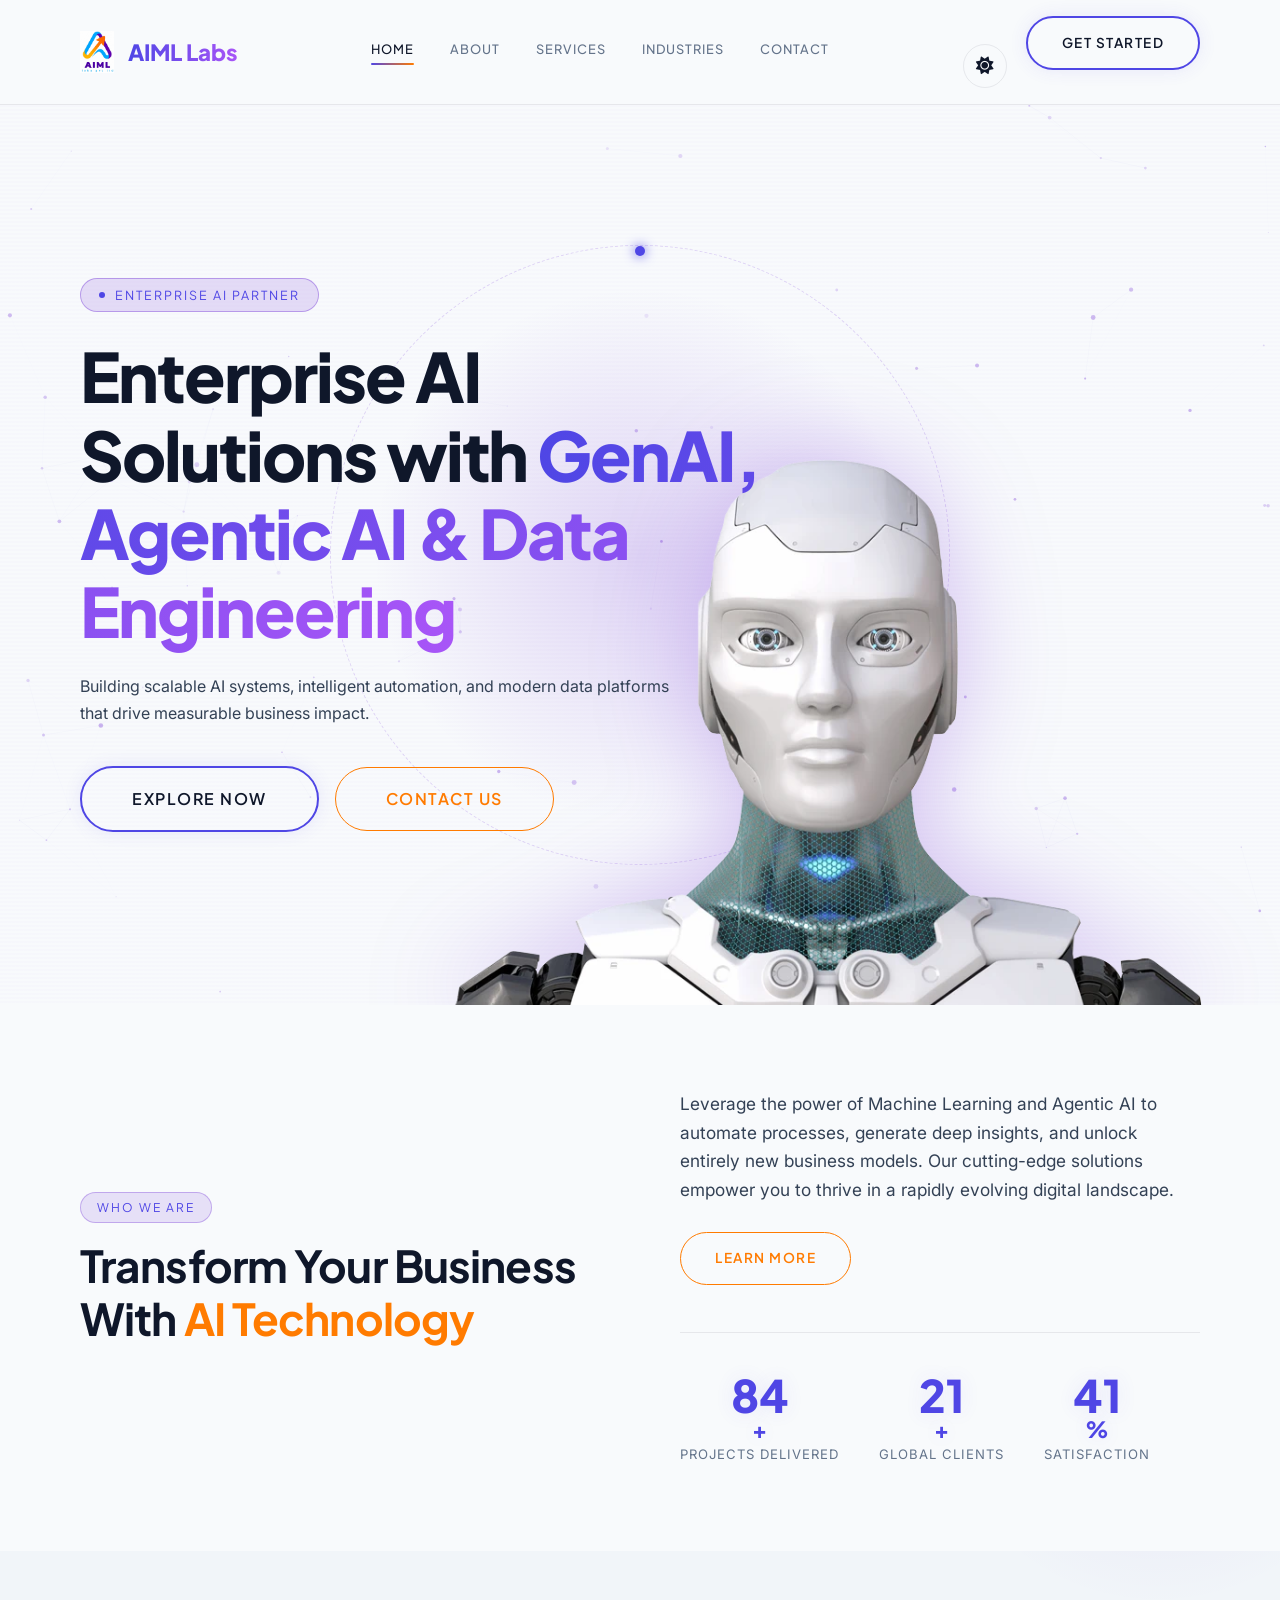
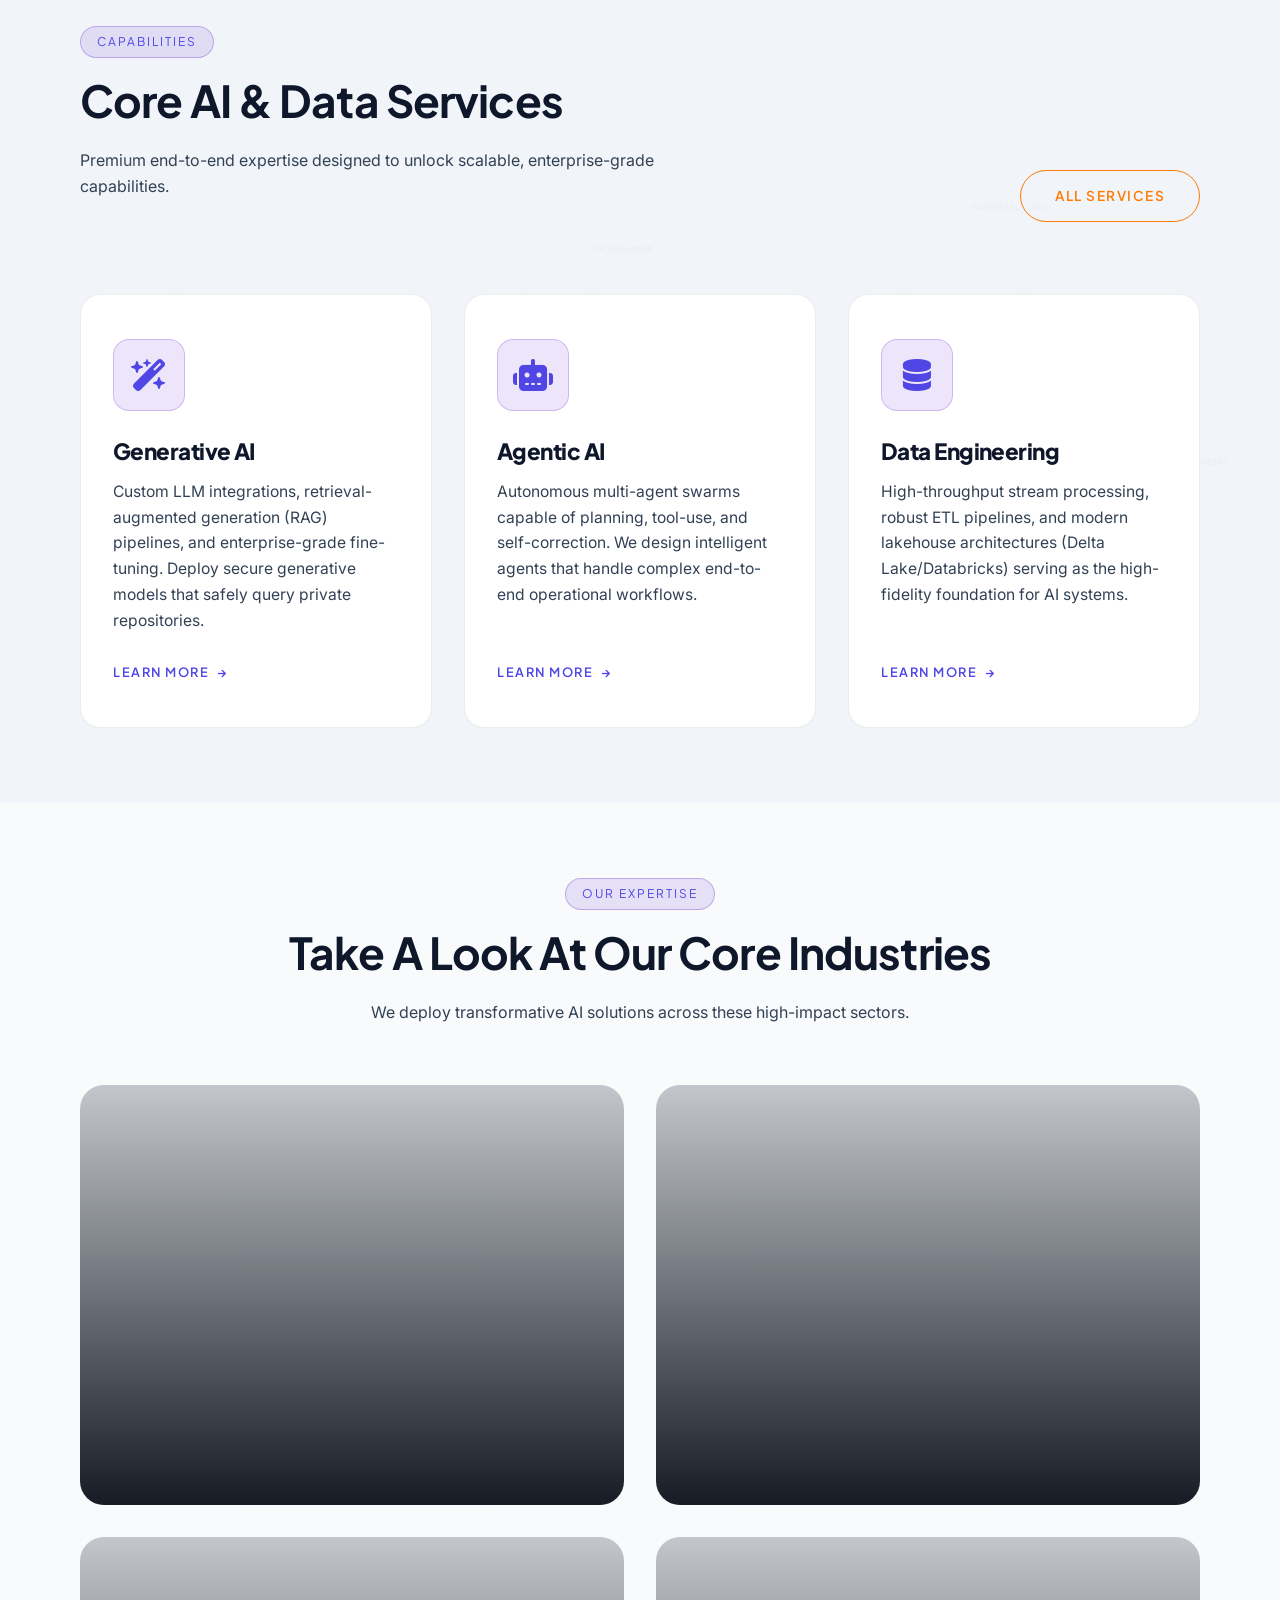
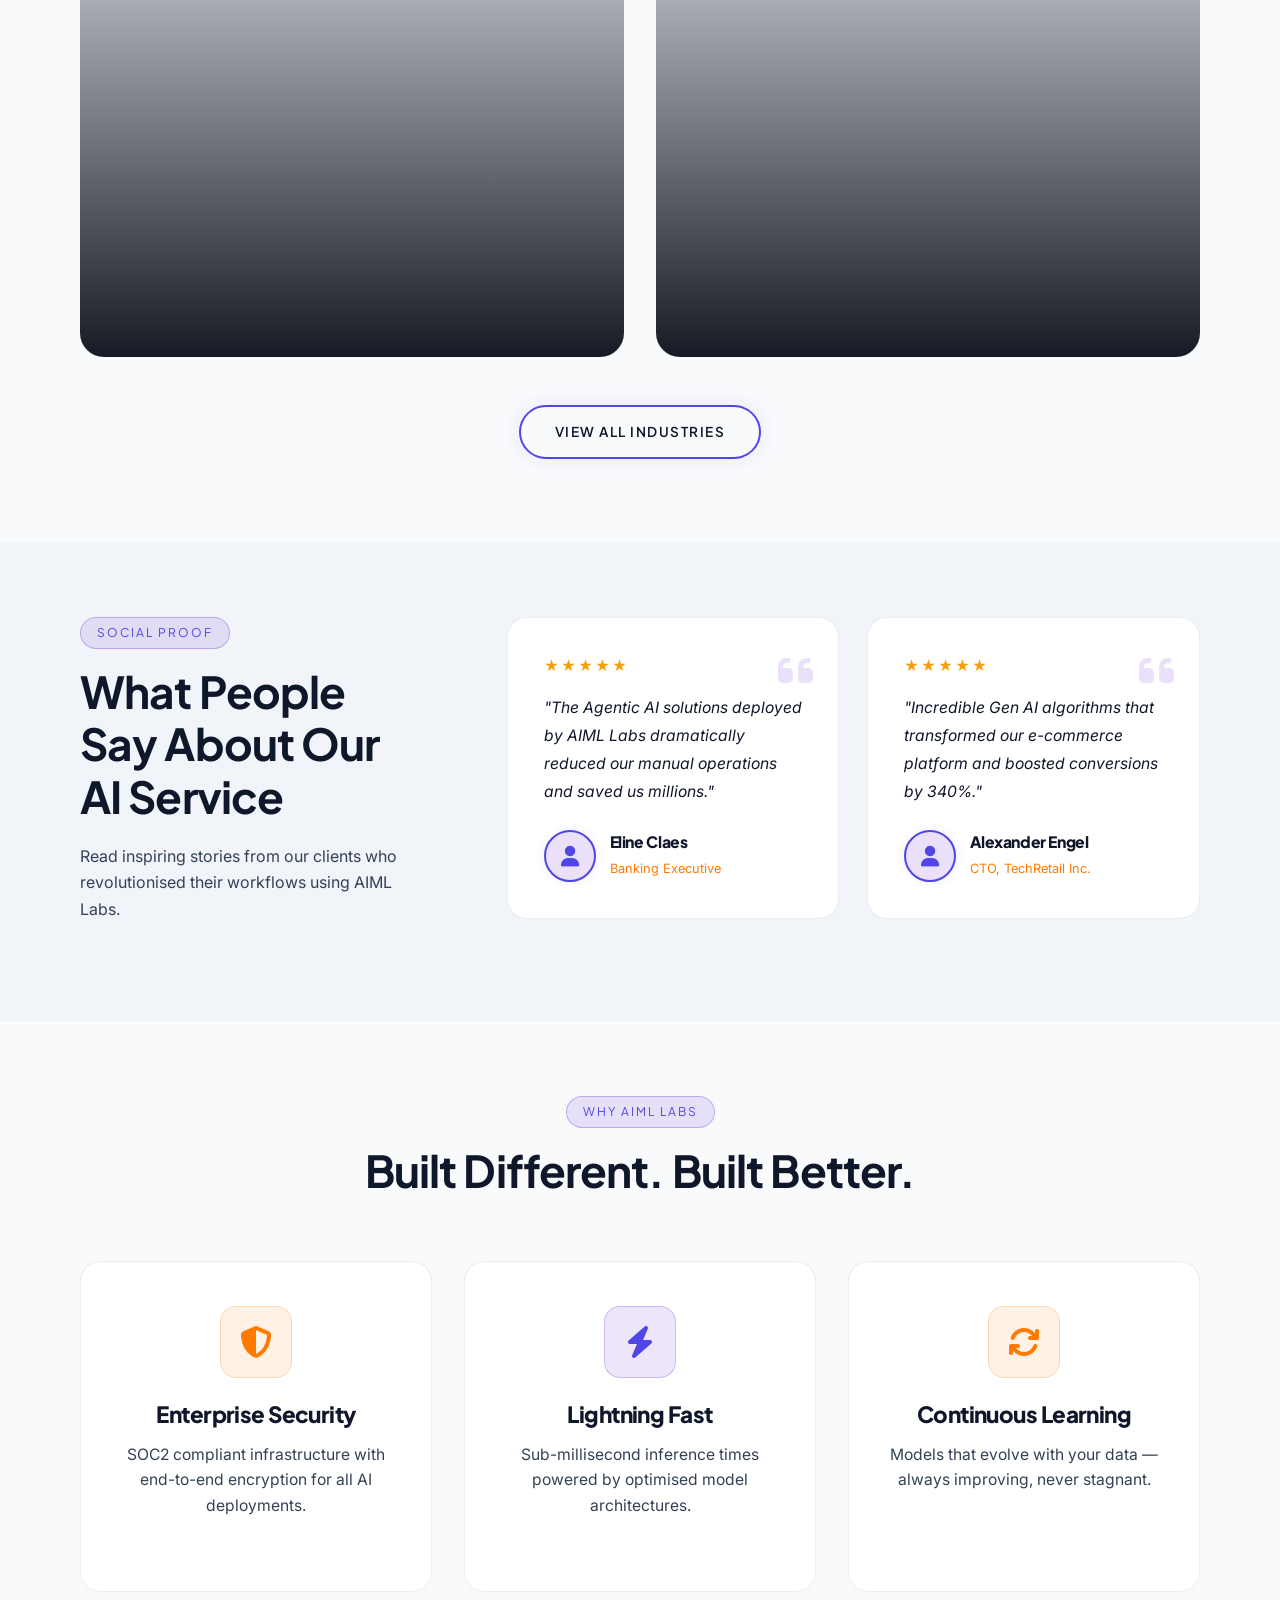
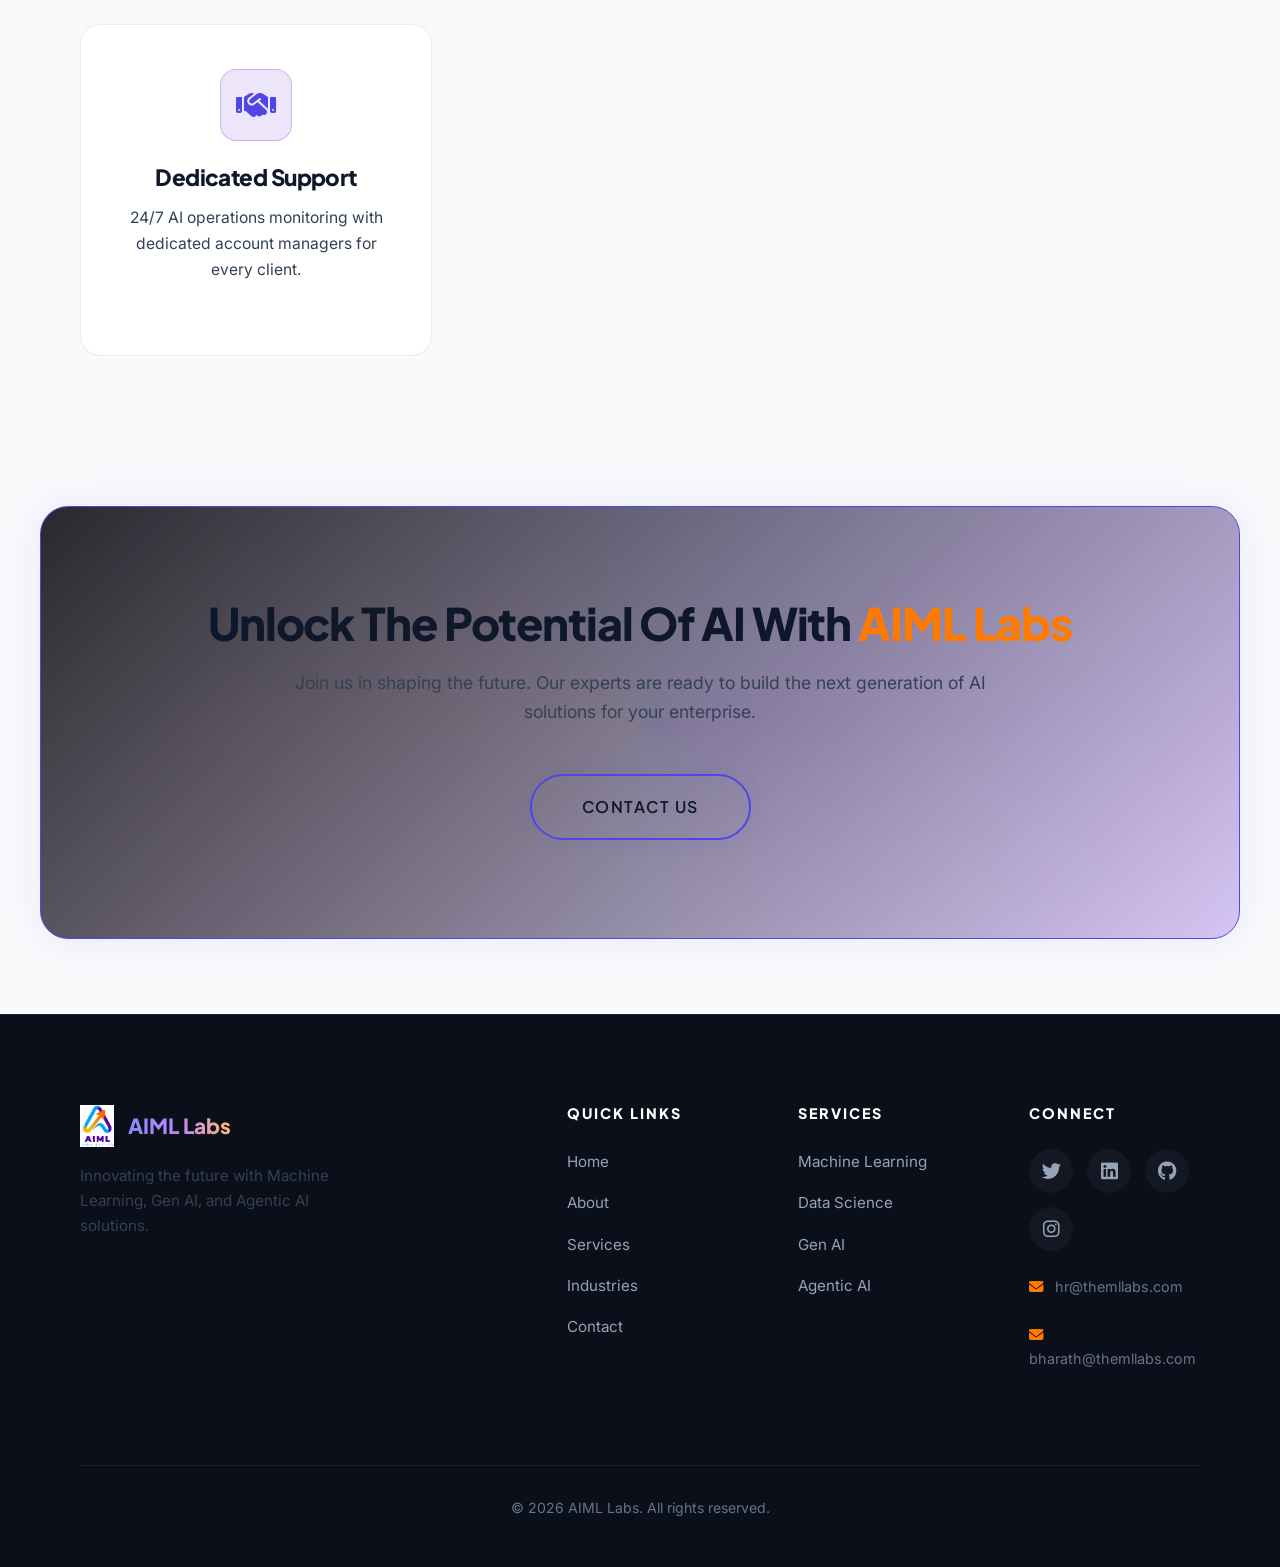
==== commit e49e841a: "Optimize layout spacing and upgrade heading fonts to Plus Jakarta Sans" ====
--- a/index.html
+++ b/index.html
@@ -7,7 +7,7 @@
     <meta name="description" content="AIML Labs — Empowering the future with Machine Learning, Gen AI, and Agentic AI solutions for global enterprises.">
     <link rel="preconnect" href="https://fonts.googleapis.com">
     <link rel="preconnect" href="https://fonts.gstatic.com" crossorigin>
-    <link href="https://fonts.googleapis.com/css2?family=Inter:wght@300;400;500;600;700;800;900&display=swap" rel="stylesheet">
+    <link href="https://fonts.googleapis.com/css2?family=Plus+Jakarta+Sans:wght@400;500;600;700;800;900&family=Inter:wght@300;400;500;600;700;800;900&display=swap" rel="stylesheet">
     <link rel="stylesheet" href="https://cdnjs.cloudflare.com/ajax/libs/font-awesome/6.4.0/css/all.min.css">
     <link rel="stylesheet" href="style.css?v=2.3">
 </head>
--- a/style.css
+++ b/style.css
@@ -3,7 +3,7 @@
    2K-Ready | Particle FX | Premium Animations
    ============================================= */
 
-@import url('https://fonts.googleapis.com/css2?family=Inter:wght@300;400;500;600;700;800;900&display=swap');
+@import url('https://fonts.googleapis.com/css2?family=Plus+Jakarta+Sans:wght@400;500;600;700;800;900&family=Inter:wght@300;400;500;600;700;800;900&display=swap');
 
 :root {
     --bg-primary: #0B0F19;
@@ -18,8 +18,8 @@
     --text-white: #FFFFFF;
     --text-gray: #94a3b8;
     --text-light: #cbd5e1;
-    --font-heading: 'Inter', 'Geist', 'Satoshi', -apple-system, BlinkMacSystemFont, "Segoe UI", Roboto, sans-serif;
-    --font-body: 'Inter', 'Geist', 'Satoshi', -apple-system, BlinkMacSystemFont, "Segoe UI", Roboto, sans-serif;
+    --font-heading: 'Plus Jakarta Sans', 'Inter', 'Geist', 'Satoshi', -apple-system, BlinkMacSystemFont, "Segoe UI", Roboto, sans-serif;
+    --font-body: 'Inter', -apple-system, BlinkMacSystemFont, "Segoe UI", Roboto, sans-serif;
     --border-subtle: rgba(255, 255, 255, 0.06);
     --border-purple: rgba(82, 0, 204, 0.3);
     --transition: all 0.4s cubic-bezier(0.165, 0.84, 0.44, 1);
@@ -233,7 +233,7 @@
     min-height: 100vh;
     display: flex; align-items: center;
     position: relative; overflow: hidden;
-    padding: 80px 0;
+    padding: 60px 0;
     background: var(--bg-primary);
 }
 
@@ -432,7 +432,7 @@
 }
 
 /* ===================== VALUE PROP ===================== */
-.value-prop { position: relative; z-index: 5; background: var(--bg-primary); padding: 120px 0; }
+.value-prop { position: relative; z-index: 5; background: var(--bg-primary); padding: 85px 0; }
 .vp-container { display:flex; align-items:center; gap:80px; }
 .vp-left,.vp-right { flex:1; }
 .vp-right p { margin-bottom:28px; font-size:1.08rem; color:var(--text-light); }
@@ -452,7 +452,7 @@
 .stat-label { font-size:0.82rem; color:var(--text-gray); text-transform:uppercase; letter-spacing:1px; margin-top:4px; }
 
 /* ===================== SERVICES ===================== */
-.services { padding:140px 0; background:var(--bg-secondary); position:relative; z-index: 5; overflow:hidden; }
+.services { padding:75px 0; background:var(--bg-secondary); position:relative; z-index: 5; overflow:hidden; }
 .services::before {
     content:''; position:absolute; top:-50%; right:-10%;
     width:500px; height:500px;
@@ -514,7 +514,7 @@
 .service-card:hover .read-more::after { transform:translateX(6px); }
 
 /* ===================== PROJECTS / INDUSTRIES ===================== */
-.projects { position: relative; z-index: 5; background: var(--bg-primary); padding:140px 0; }
+.projects { position: relative; z-index: 5; background: var(--bg-primary); padding:75px 0; }
 .projects-grid { display:grid; grid-template-columns:repeat(2,1fr); gap:32px; margin-top:60px; }
 
 .project-card {
@@ -543,7 +543,7 @@
 .btn-link:hover { color:var(--accent-secondary); }
 
 /* ===================== TESTIMONIALS ===================== */
-.testimonials { position: relative; z-index: 5; padding:140px 0; background:var(--bg-secondary); }
+.testimonials { position: relative; z-index: 5; padding:75px 0; background:var(--bg-secondary); }
 .test-container { display:flex; gap:80px; align-items:flex-start; }
 .test-left { flex:1; max-width:380px; }
 .test-right { flex:2; }
@@ -577,7 +577,7 @@
 .user-info span { font-size:0.8rem; color:var(--accent-secondary); }
 
 /* ===================== CTA BANNER ===================== */
-.cta-banner { position: relative; z-index: 5; background: var(--bg-primary); padding:140px 0; }
+.cta-banner { position: relative; z-index: 5; background: var(--bg-primary); padding:75px 0; }
 .cta-container {
     background: linear-gradient(135deg, rgba(11,15,25,0.9) 0%, rgba(82,0,204,0.18) 100%);
     border:1px solid var(--accent-primary);
@@ -603,7 +603,7 @@
 
 /* ===================== PAGE HEADER ===================== */
 .page-header {
-    padding:140px 0 80px; text-align:center;
+    padding:70px 0 35px; text-align:center;
     background: radial-gradient(ellipse at center, rgba(82,0,204,0.1) 0%, transparent 65%);
     position:relative; overflow:hidden;
 }
@@ -615,7 +615,7 @@
 }
 
 /* ===================== CONTACT FORM ===================== */
-.contact-section { padding:80px 0 120px; }
+.contact-section { padding:40px 0 80px; }
 .contact-info { color:var(--text-light); }
 .contact-info a { color:var(--accent-secondary); }
 .contact-info a:hover { text-shadow:0 0 12px var(--accent-secondary-glow); }
@@ -684,14 +684,14 @@
     position: relative;
     z-index: 5;
     background: var(--bg-primary);
-    padding: 100px 0;
+    padding: 75px 0;
 }
 
 /* ===================== ABOUT PAGE ===================== */
 .about-details { padding-bottom:120px; }
 
 /* ===================== SERVICES PAGE ===================== */
-.methodology { padding:100px 0; }
+.methodology { padding:75px 0; }
 
 /* ===================== MISC ===================== */
 .hover-lift { transition:var(--transition); }
@@ -862,7 +862,7 @@
 /* ===================== ABOUT PAGE CUSTOM ENTERPRISE STYLES ===================== */
 .about-hero {
     position: relative;
-    padding: 160px 0 120px;
+    padding: 95px 0 55px;
     background: var(--bg-primary);
     overflow: hidden;
 }
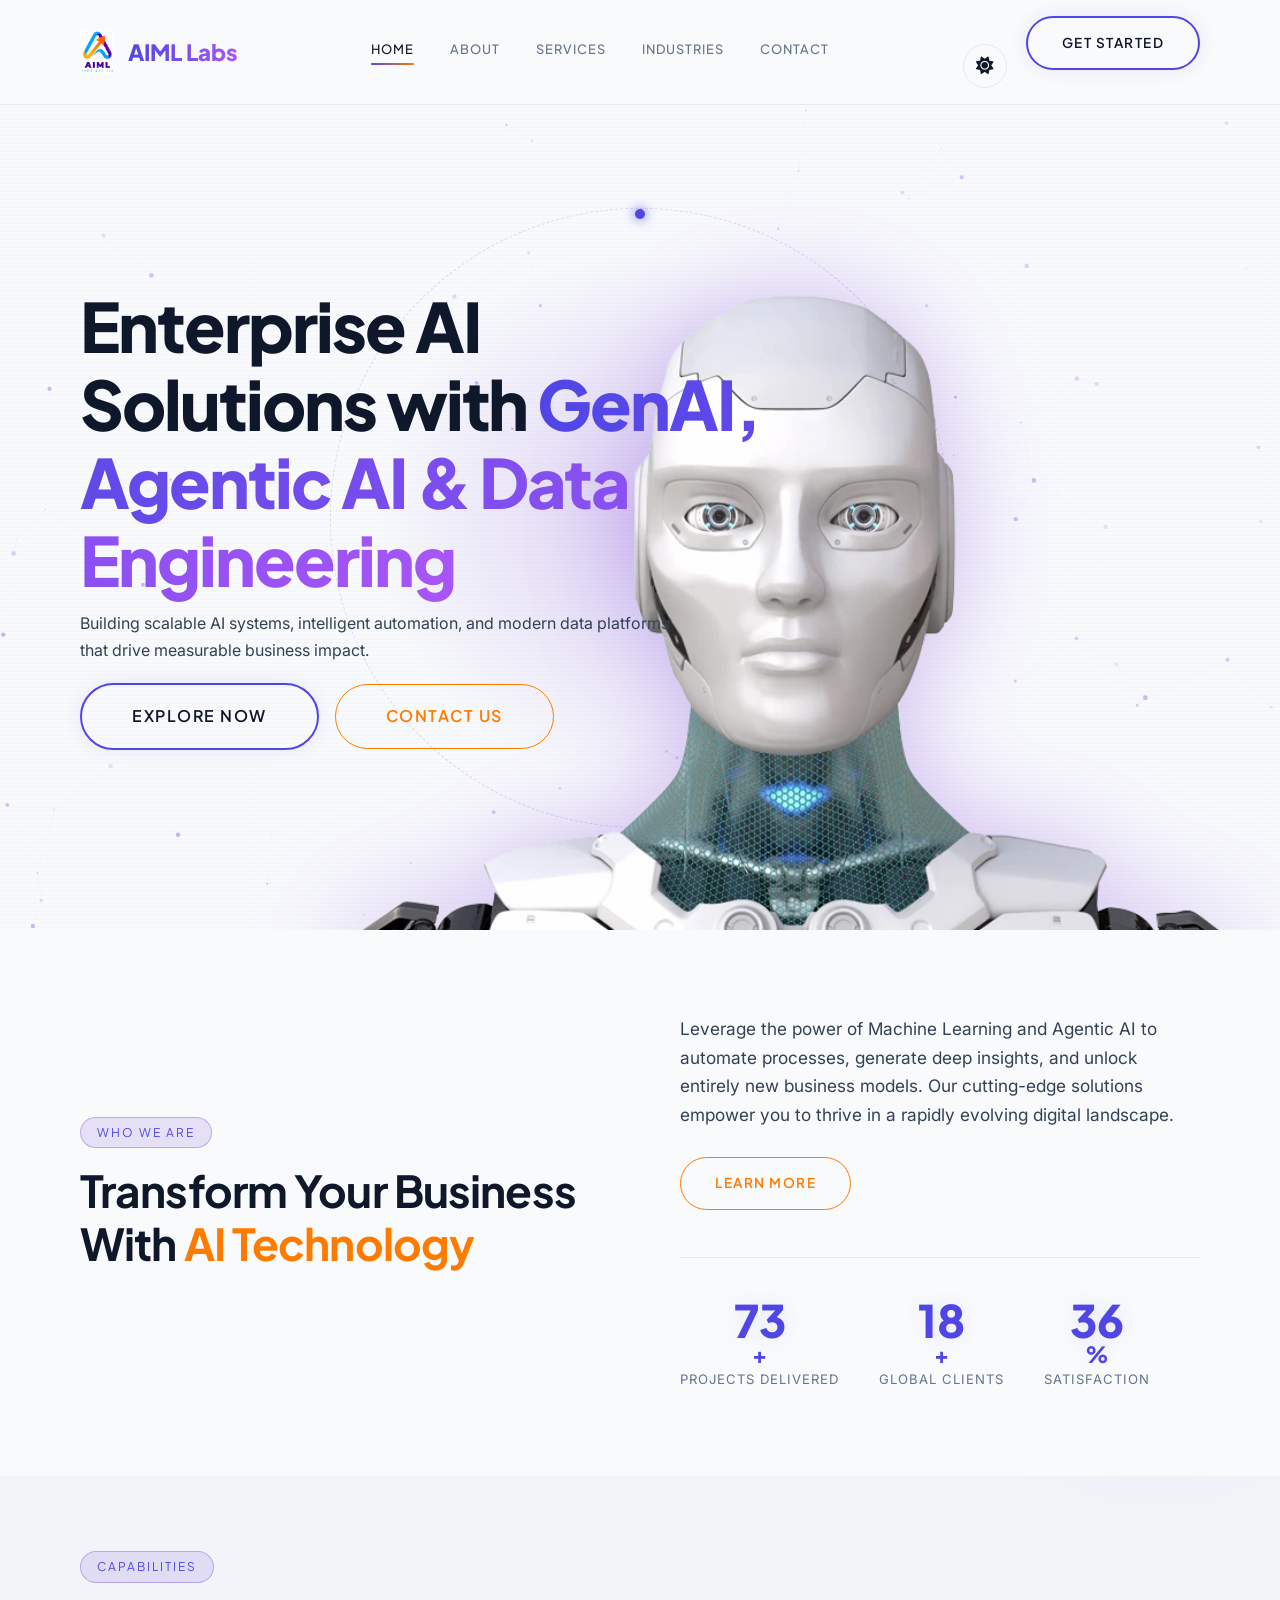
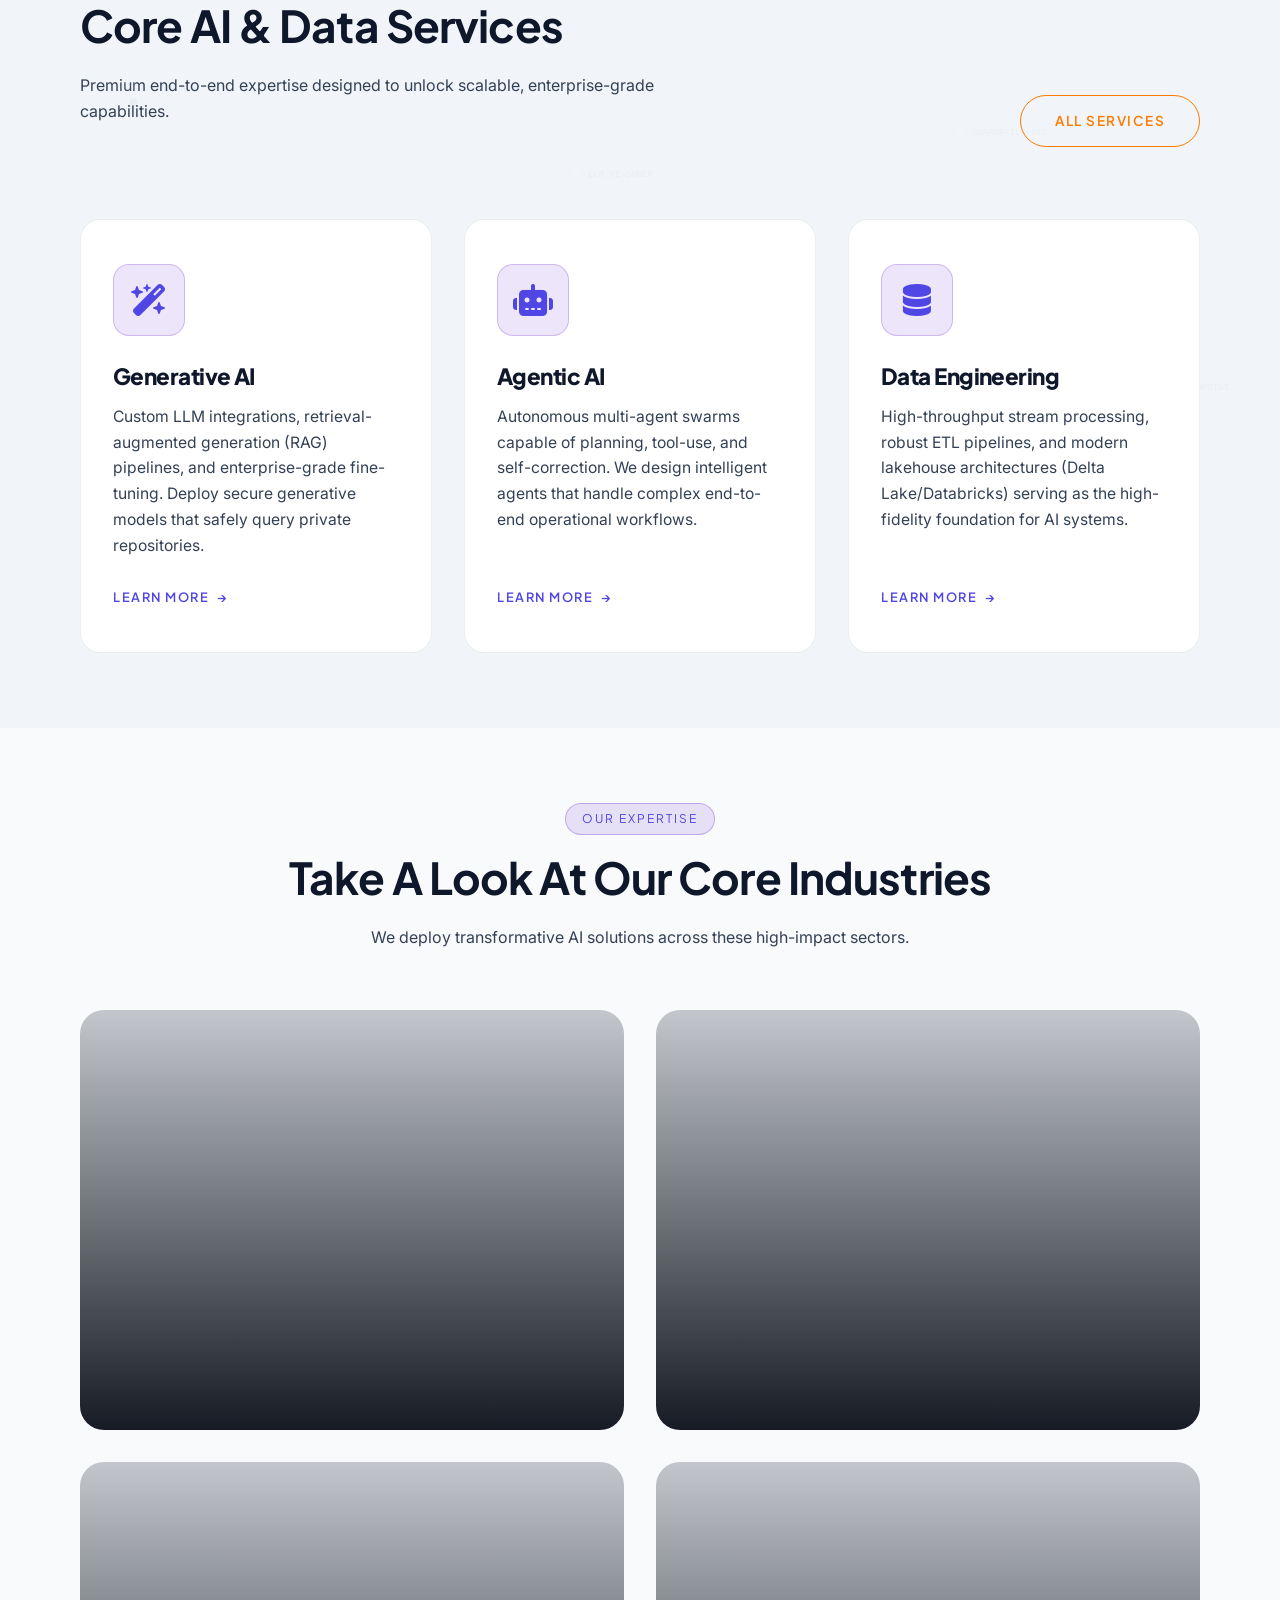
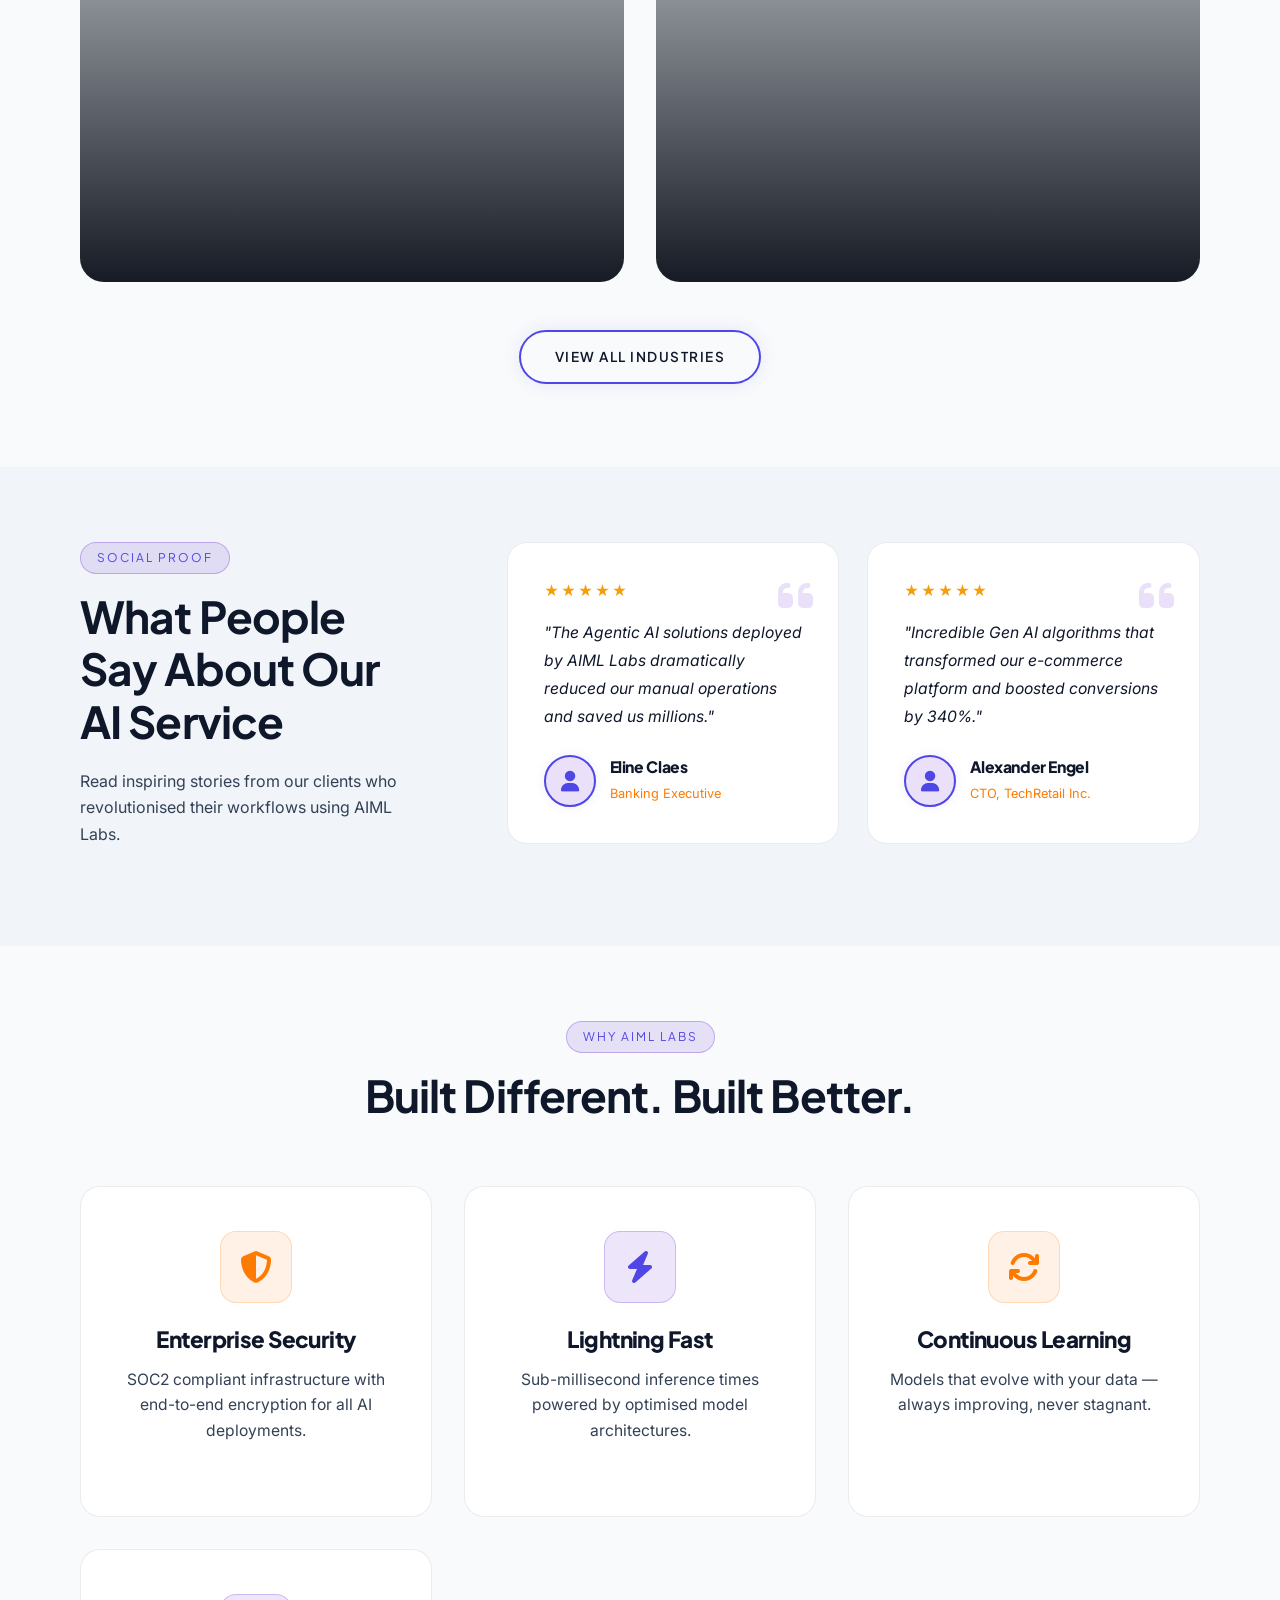
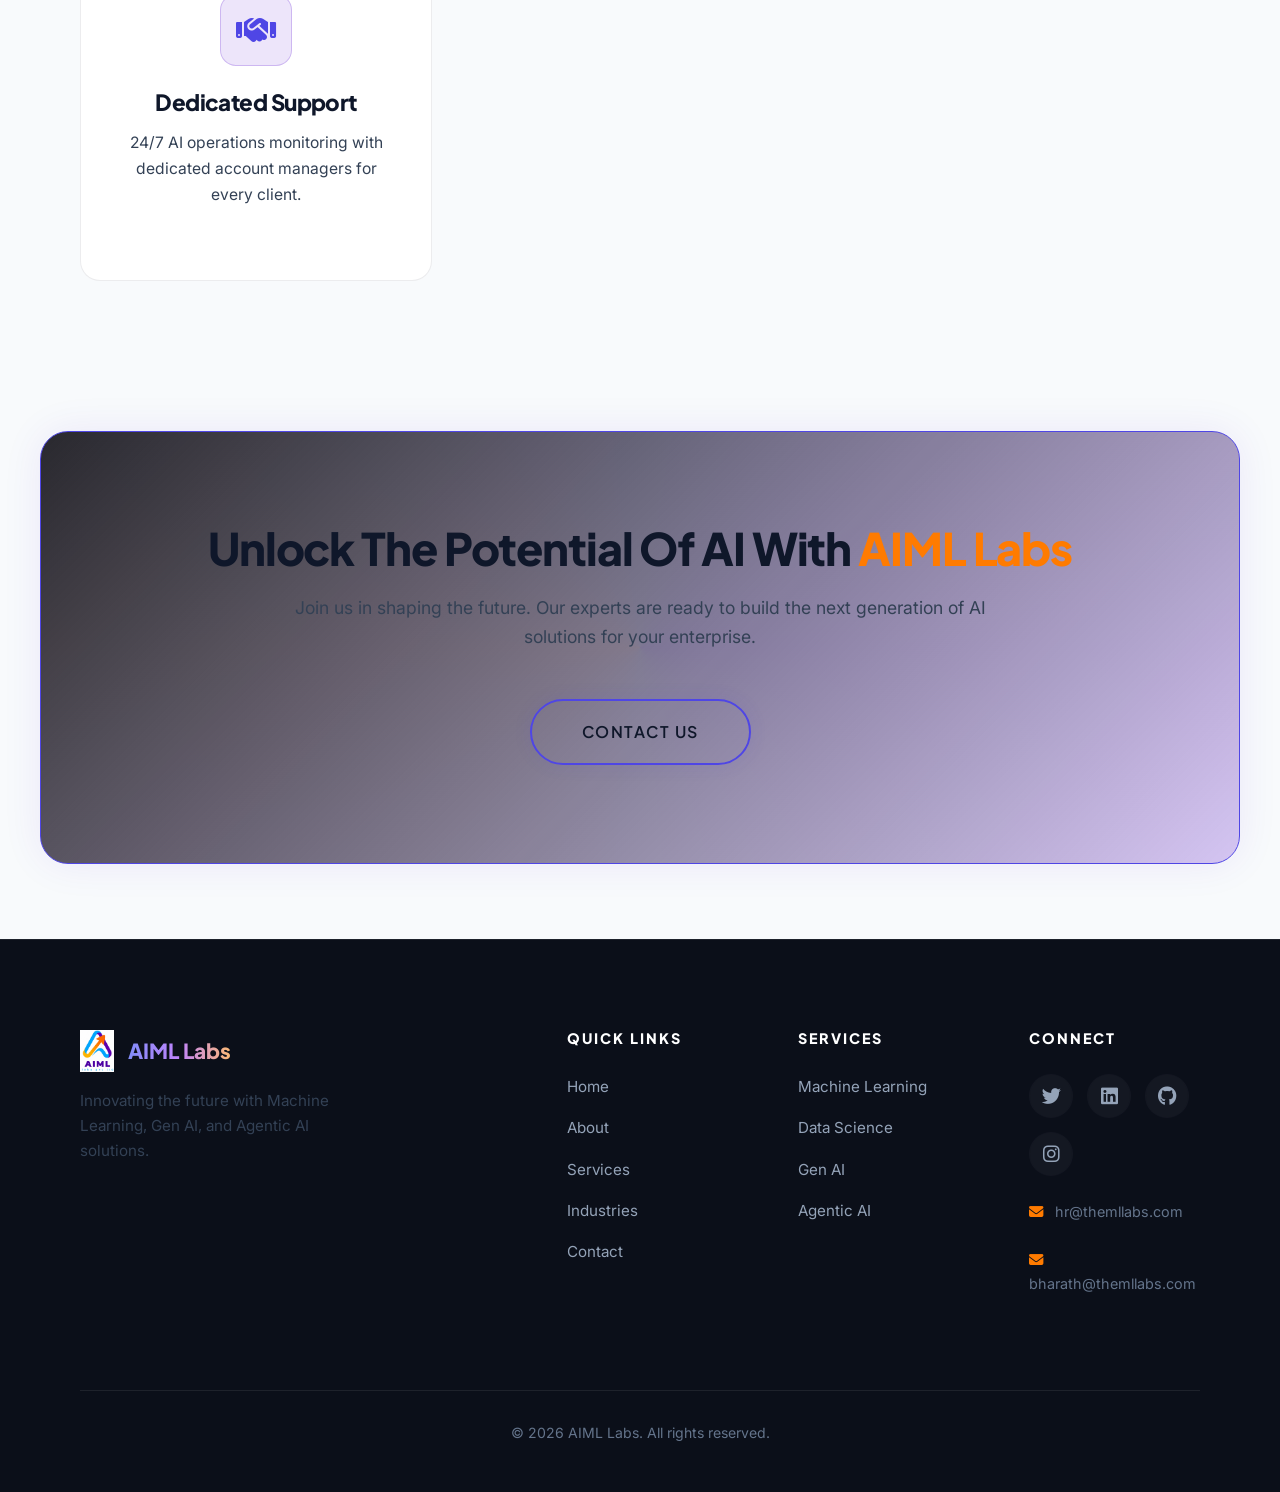
==== commit 15dbf320: "Remove eyebrow capsule badge and optimize top spacing/height in homepage hero section" ====
--- a/index.html
+++ b/index.html
@@ -48,7 +48,6 @@
         <div class="container hero-split">
             <!-- LEFT: Text Content -->
             <div class="hero-left">
-                <div class="hero-eyebrow reveal"><span class="dot"></span> Enterprise AI Partner</div>
                 <h1 class="hero-title reveal delay-1">
                     Enterprise AI Solutions with <span class="line2">GenAI, Agentic AI & Data Engineering</span>
                 </h1>
--- a/style.css
+++ b/style.css
@@ -230,10 +230,10 @@
 
 /* ===================== HERO — SPLIT LAYOUT ===================== */
 .hero {
-    min-height: 100vh;
+    min-height: calc(100vh - 75px);
     display: flex; align-items: center;
     position: relative; overflow: hidden;
-    padding: 60px 0;
+    padding: 20px 0;
     background: var(--bg-primary);
 }
 
@@ -274,7 +274,7 @@
     border: 1px solid rgba(82,0,204,0.3);
     font-size: 0.78rem; letter-spacing: 2px;
     text-transform: uppercase; color: var(--accent-primary);
-    font-family: var(--font-heading); margin-bottom: 24px;
+    font-family: var(--font-heading); margin-bottom: 12px;
 }
 .hero-eyebrow .dot {
     width:6px; height:6px; border-radius:50%;
@@ -283,7 +283,7 @@
 
 .hero-title {
     font-size: clamp(38px, 5.5vw, 68px);
-    line-height: 1.15; margin-bottom: 24px;
+    line-height: 1.15; margin-bottom: 12px;
     letter-spacing: -0.03em;
     font-weight: 800;
 }
@@ -307,7 +307,7 @@
 
 .hero-subtitle {
     font-size: clamp(16px, 1.25vw, 18px);
-    color: var(--text-light); margin-bottom: 40px;
+    color: var(--text-light); margin-bottom: 20px;
     max-width: 620px; font-weight: 400; line-height: 1.65;
 }
 .hero-actions { display:flex; align-items:center; gap:16px; flex-wrap:wrap; }
@@ -341,14 +341,14 @@
 .hero-robot-image {
     /* Dimensions */
     width: 100%;
-    max-width: 820px;  /* Keeps the head proportionally sized on large screens */
+    max-width: 1012px;  /* Keeps the head proportionally sized on large screens */
     height: auto;
     
     /* Positioning */
     position: absolute;
     bottom: 0;         /* Sits flush at the very bottom of the hero section */
     left: 50%;
-    transform: translateX(calc(-50% + 192px)); /* Centered and shifted 2 inches right */
+    transform: translateX(calc(-50% + 160px)); /* Brought closer to text to remove empty spacing */
     z-index: 1;        /* Sits behind the text grids but in front of the background */
     
     /* Display behavior */
@@ -1215,3 +1215,78 @@
     text-transform: uppercase;
     letter-spacing: 1px;
 }
+
+/* Case Studies Grid */
+.projects-grid-3 {
+    display: grid;
+    grid-template-columns: repeat(3, 1fr);
+    gap: 32px;
+    margin-top: 50px;
+}
+@media (max-width: 992px) {
+    .projects-grid-3 { grid-template-columns: repeat(2, 1fr); }
+}
+@media (max-width: 600px) {
+    .projects-grid-3 { grid-template-columns: 1fr; }
+}
+
+.case-card {
+    background: var(--bg-card);
+    border: 1px solid var(--border-subtle);
+    border-radius: 20px;
+    padding: 36px;
+    display: flex;
+    flex-direction: column;
+    height: 100%;
+    transition: var(--transition);
+}
+.case-card:hover {
+    border-color: var(--accent-secondary);
+    transform: translateY(-6px);
+    box-shadow: 0 15px 45px rgba(0,0,0,0.2);
+}
+body.light-theme .case-card:hover {
+    box-shadow: 0 15px 45px rgba(15, 23, 42, 0.05);
+}
+.case-meta {
+    font-size: 0.75rem;
+    font-weight: 700;
+    color: var(--accent-primary);
+    text-transform: uppercase;
+    letter-spacing: 1px;
+    margin-bottom: 8px;
+}
+.case-card h3 {
+    font-size: 1.35rem;
+    color: var(--text-white);
+    margin-bottom: 16px;
+}
+.case-detail {
+    font-size: 0.92rem;
+    color: var(--text-light);
+    margin-bottom: 12px;
+}
+.case-detail strong {
+    color: var(--text-white);
+    display: block;
+    margin-bottom: 4px;
+}
+.case-tech-tags {
+    display: flex;
+    flex-wrap: wrap;
+    gap: 6px;
+    margin-top: auto;
+    padding-top: 16px;
+    border-top: 1px solid var(--border-subtle);
+}
+.case-tech-tags span {
+    font-size: 0.75rem;
+    padding: 3px 8px;
+    background: rgba(255, 255, 255, 0.03);
+    border: 1px solid var(--border-subtle);
+    border-radius: 4px;
+    color: var(--text-gray);
+}
+body.light-theme .case-tech-tags span {
+    background: rgba(0,0,0,0.02);
+}
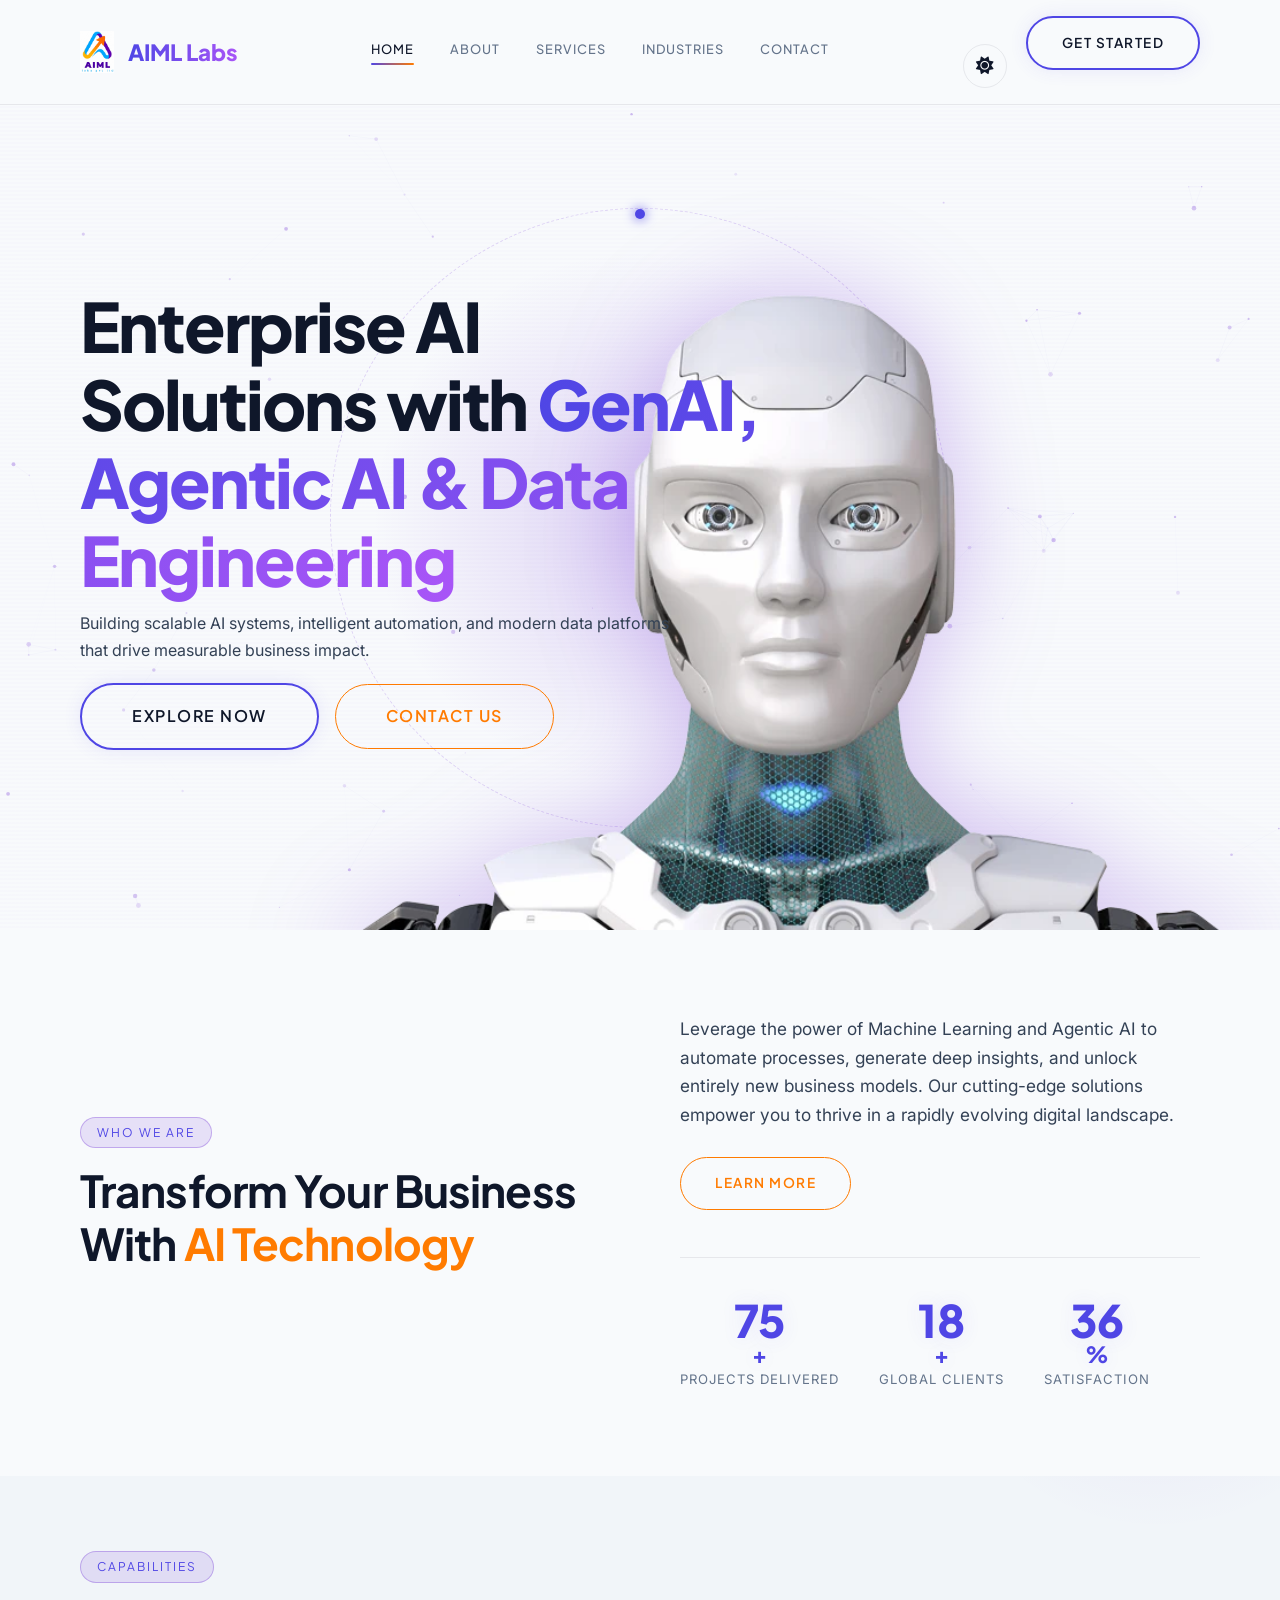
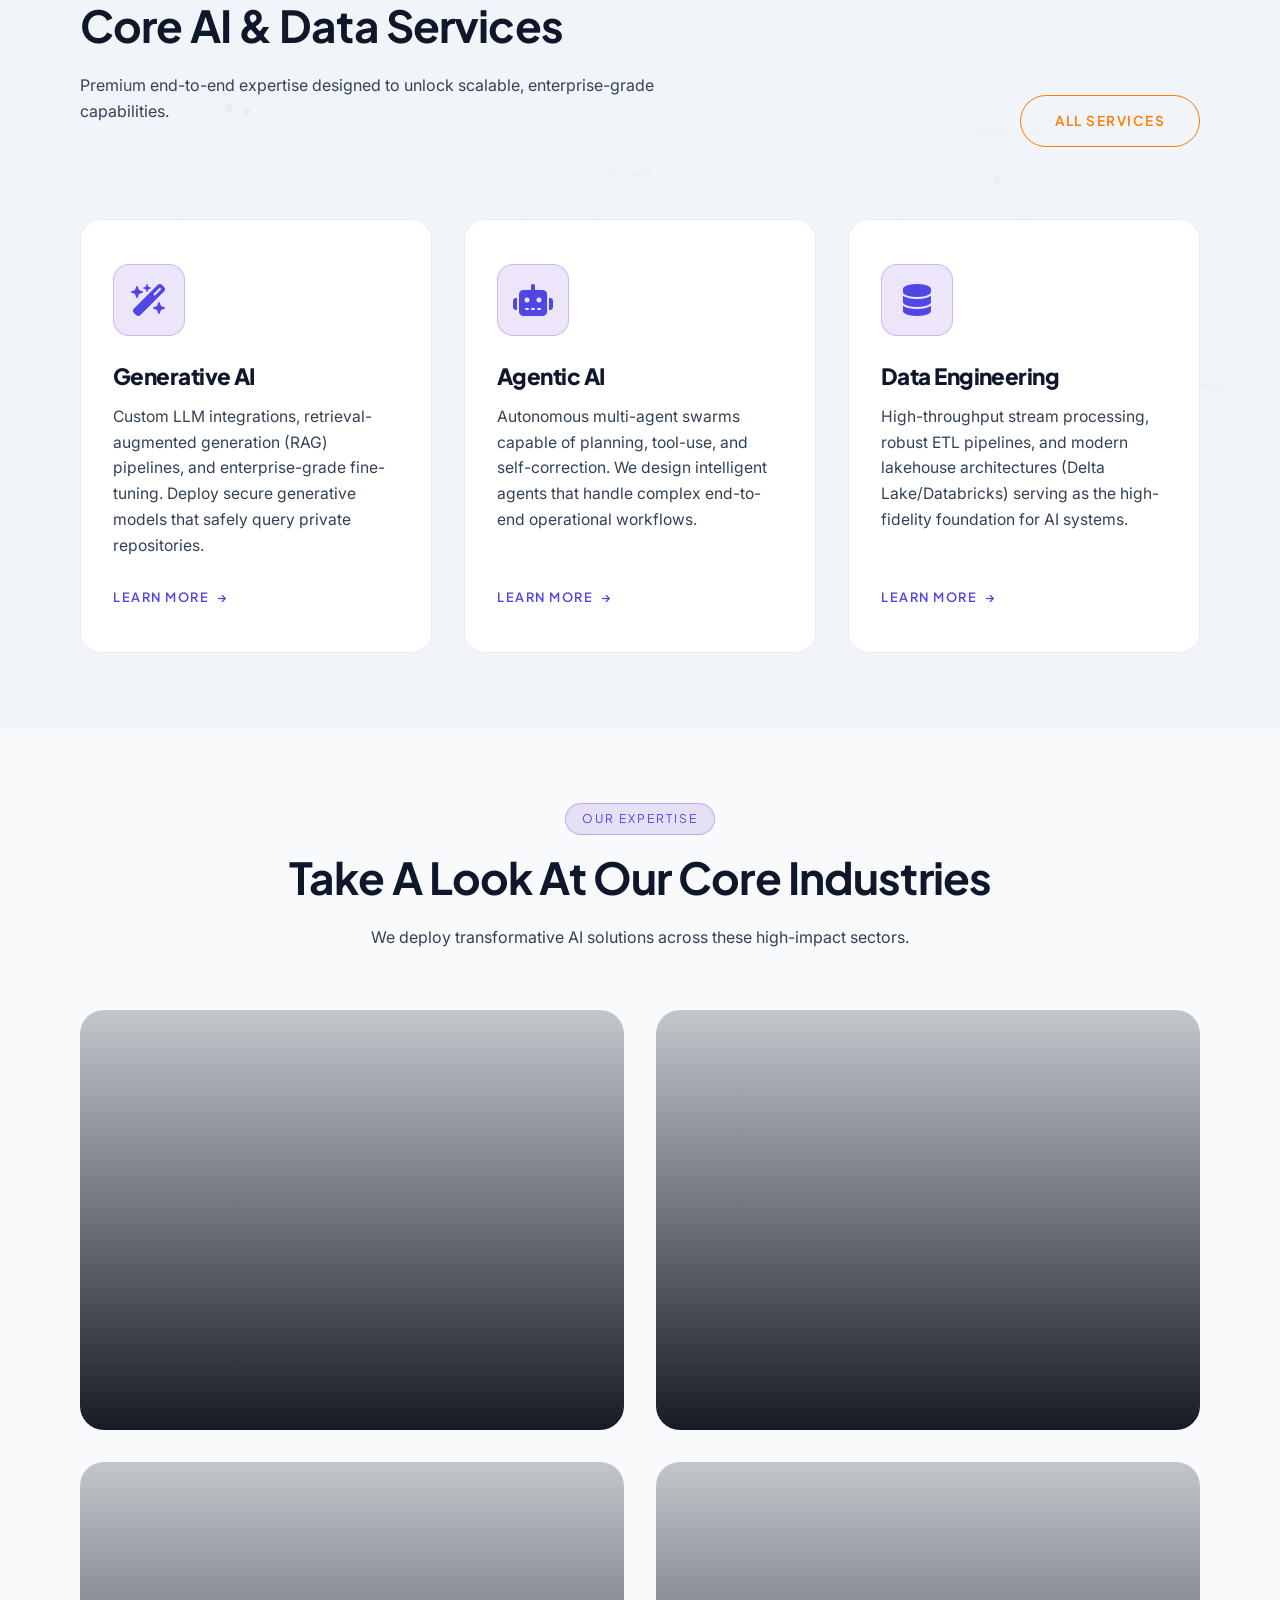
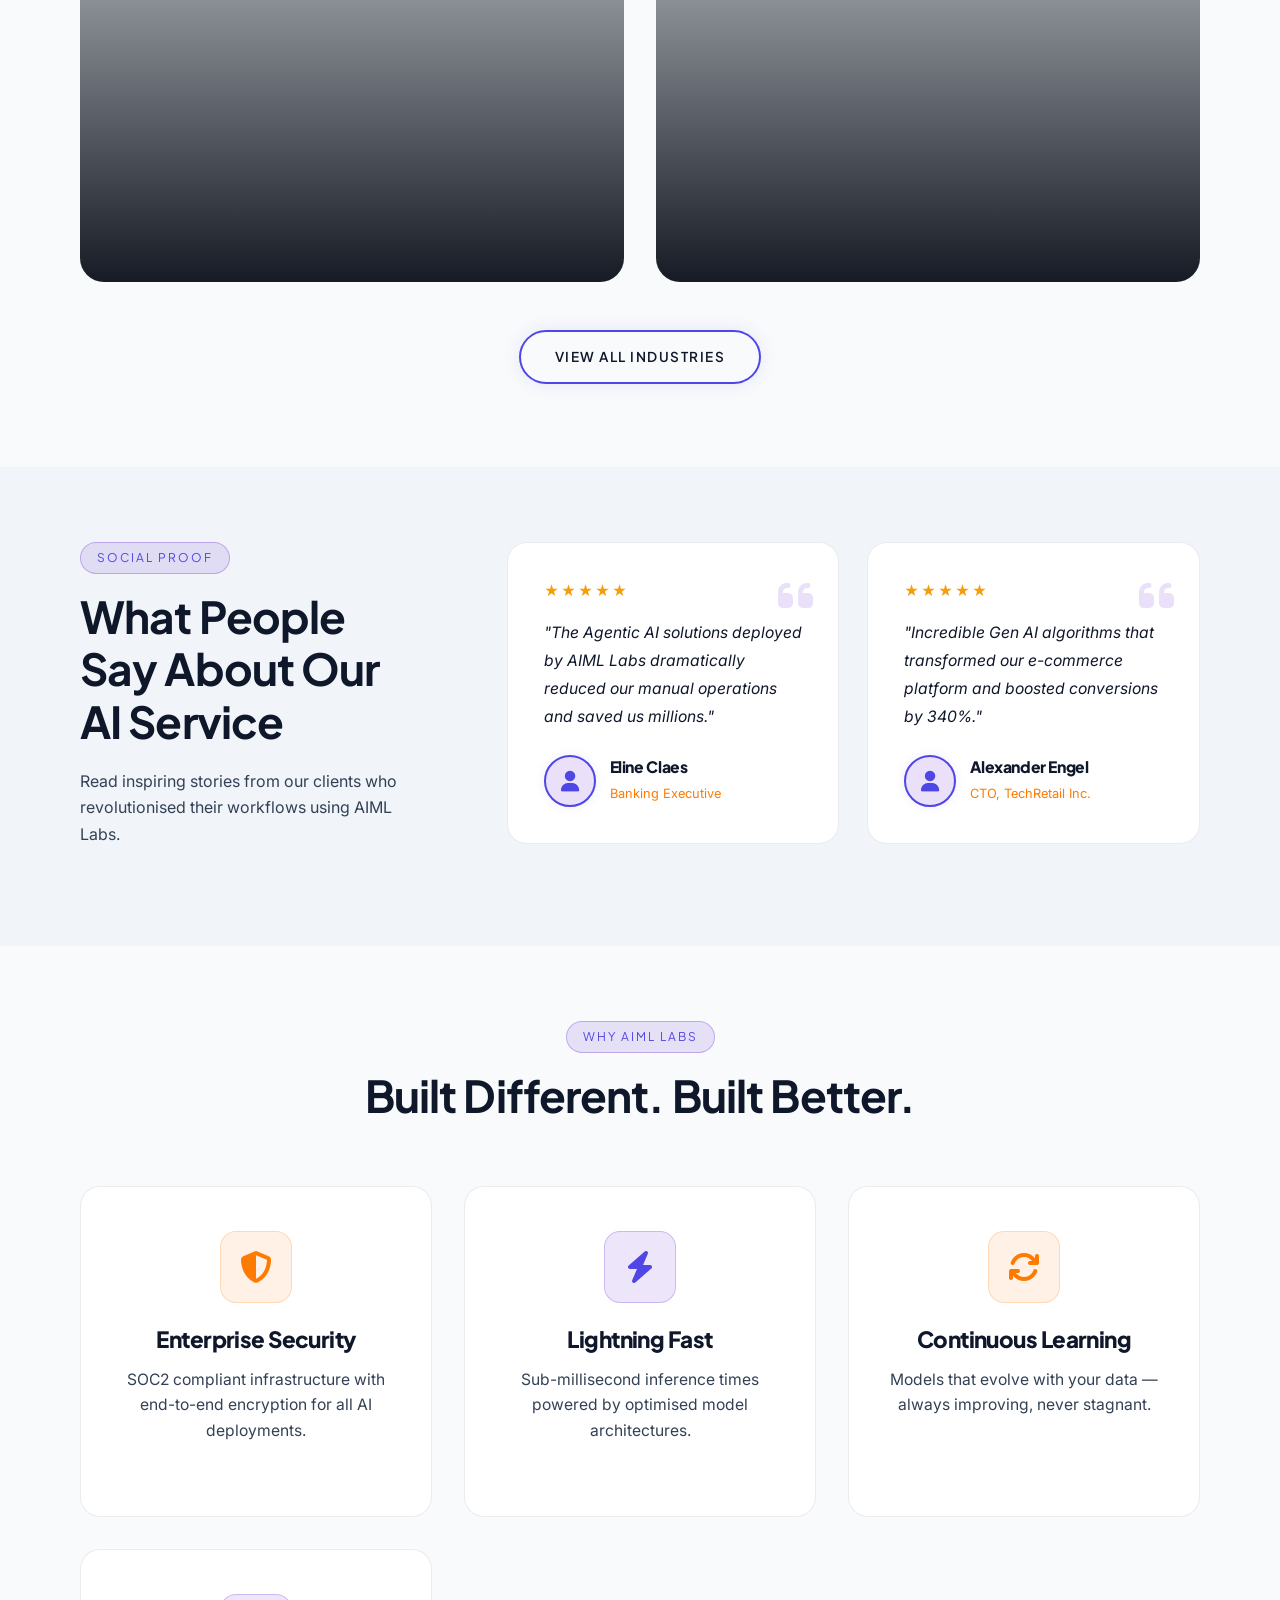
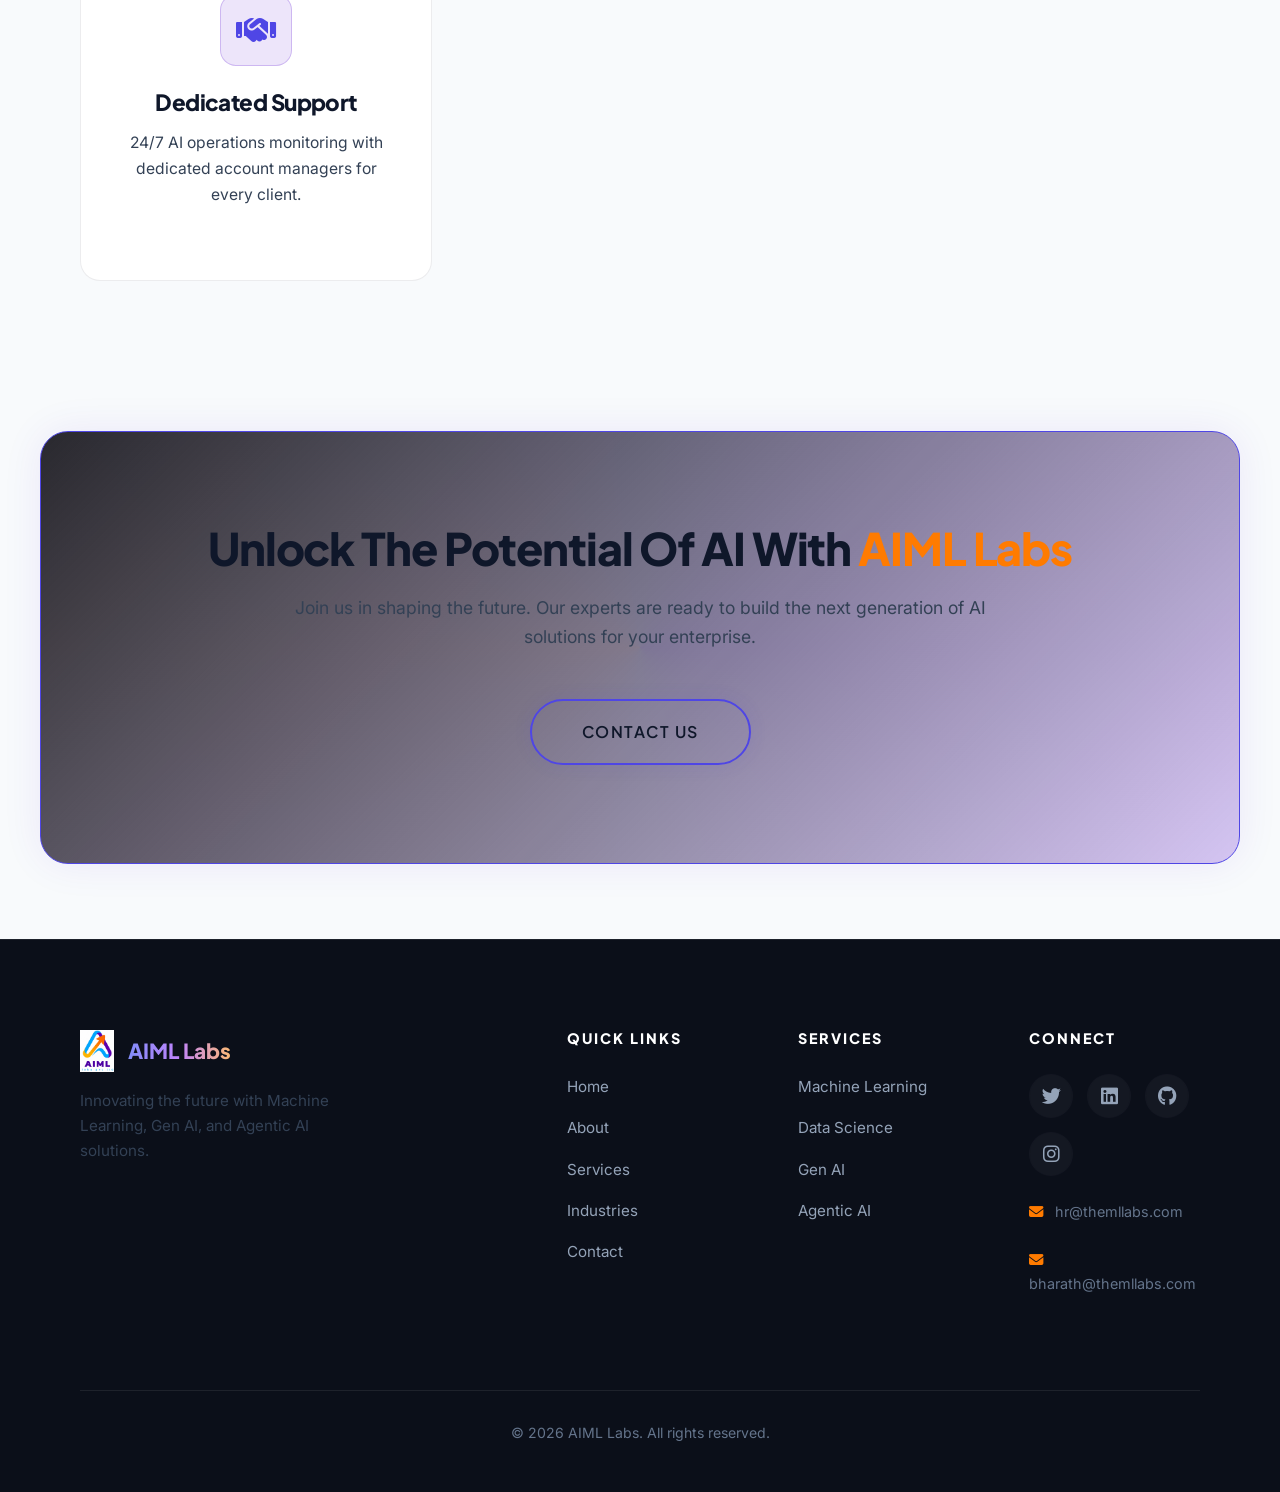
==== commit 0c97c4f1: "Bump style.css version query parameter to v=2.4 to force browser cache reload" ====
--- a/index.html
+++ b/index.html
@@ -9,7 +9,7 @@
     <link rel="preconnect" href="https://fonts.gstatic.com" crossorigin>
     <link href="https://fonts.googleapis.com/css2?family=Plus+Jakarta+Sans:wght@400;500;600;700;800;900&family=Inter:wght@300;400;500;600;700;800;900&display=swap" rel="stylesheet">
     <link rel="stylesheet" href="https://cdnjs.cloudflare.com/ajax/libs/font-awesome/6.4.0/css/all.min.css">
-    <link rel="stylesheet" href="style.css?v=2.3">
+    <link rel="stylesheet" href="style.css?v=2.4">
 </head>
 <body class="page-fade-in">
     <script>
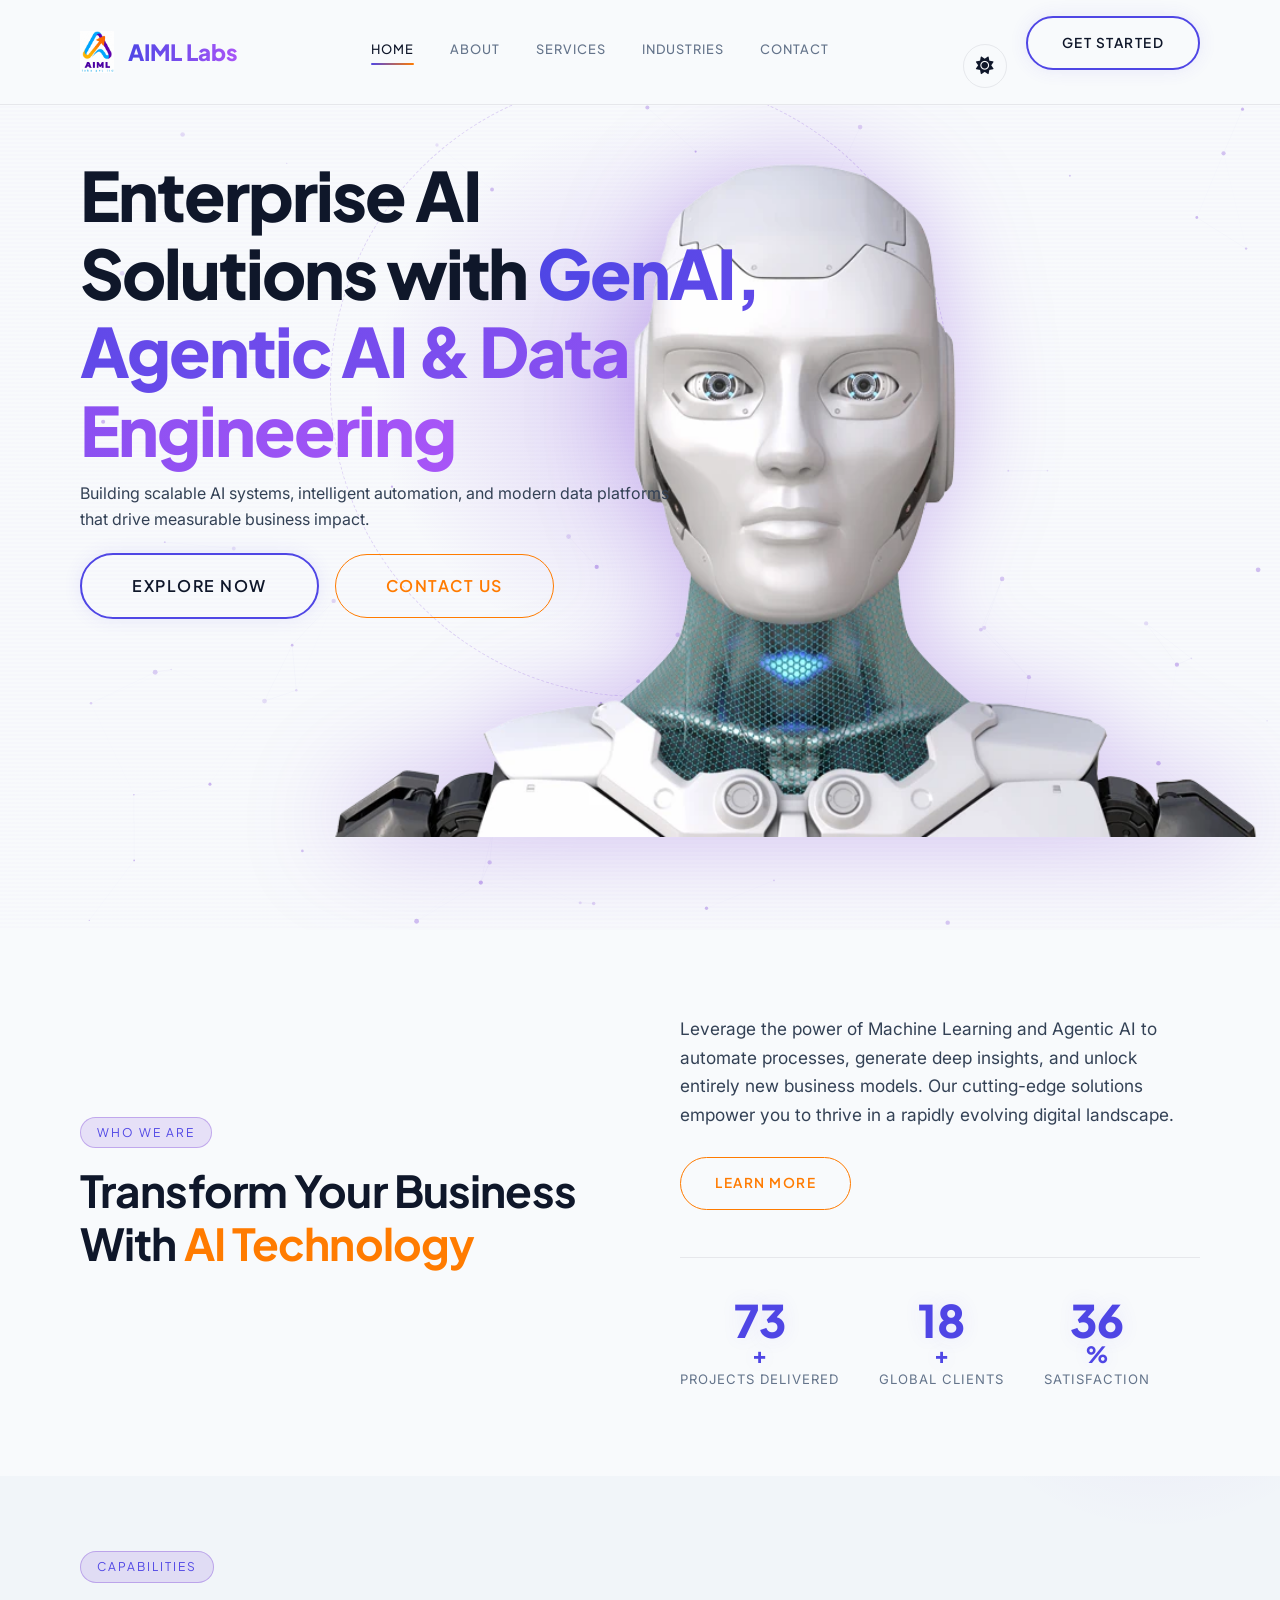
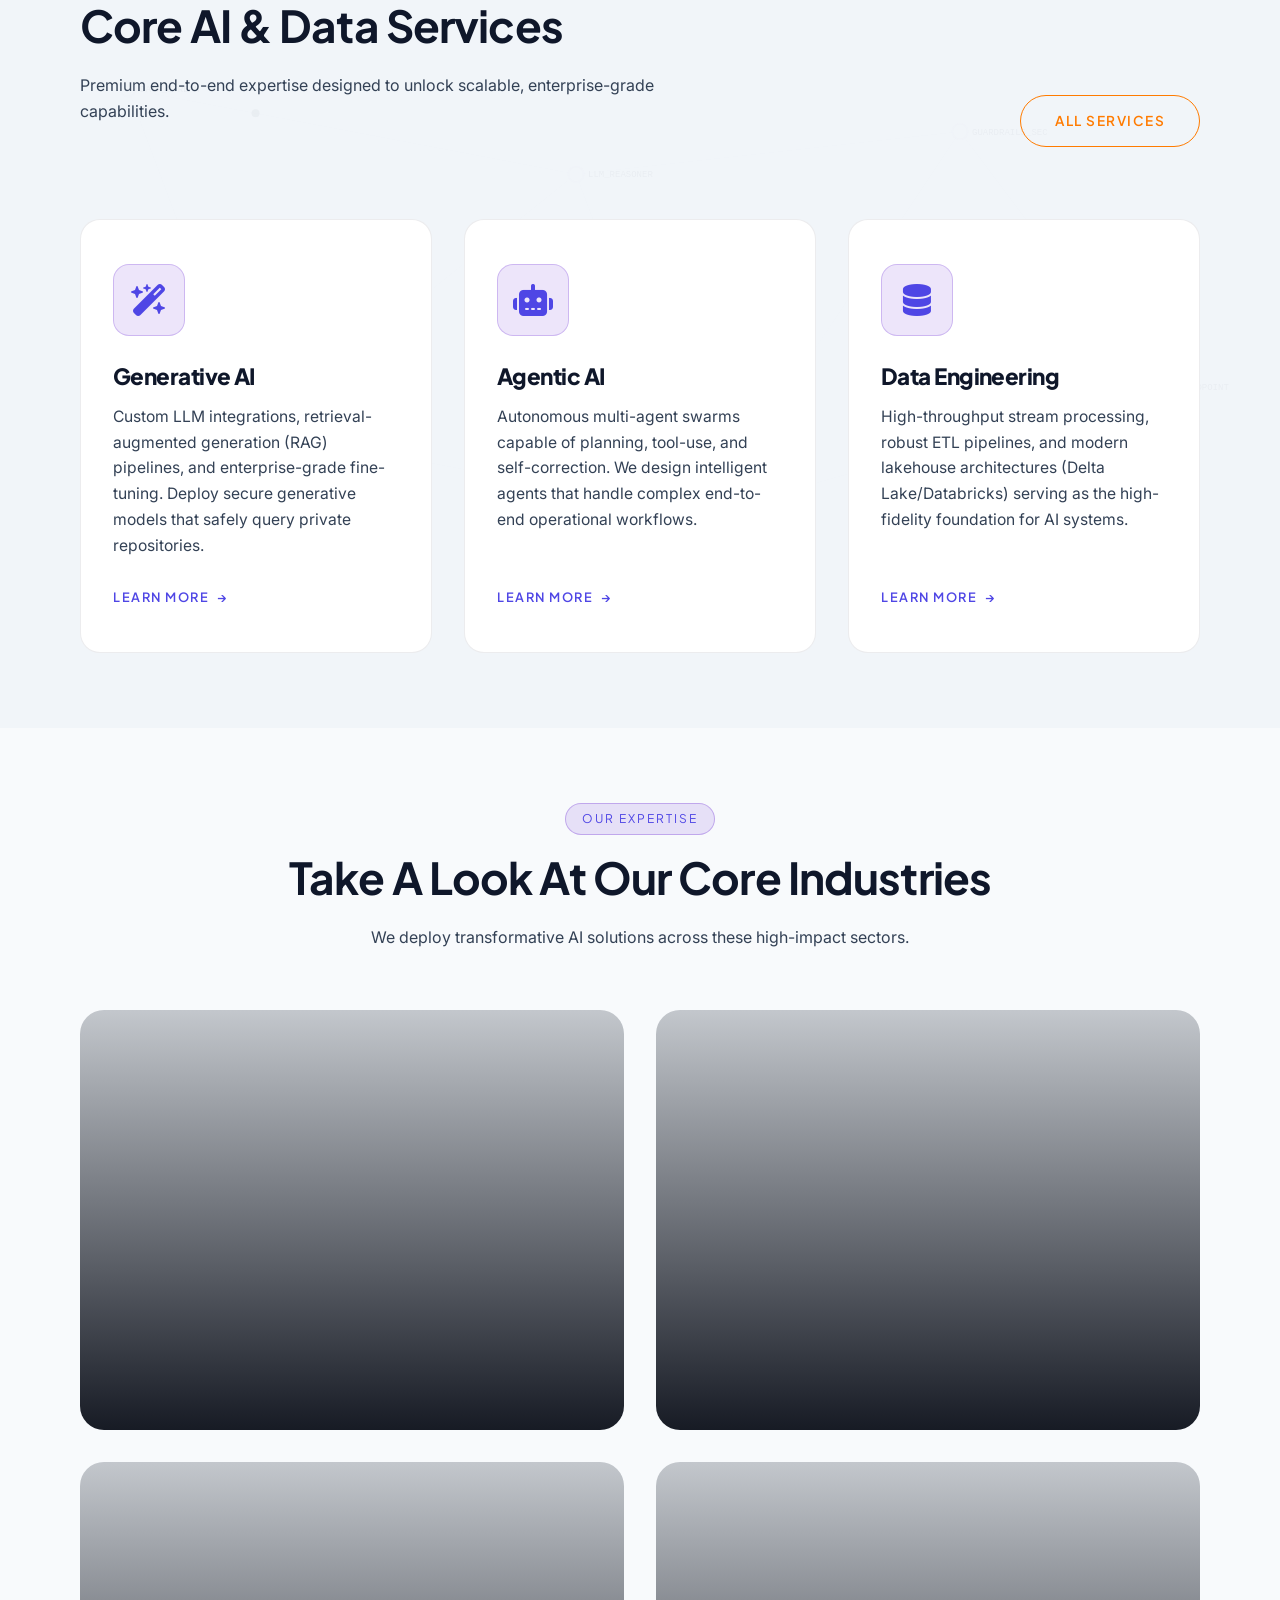
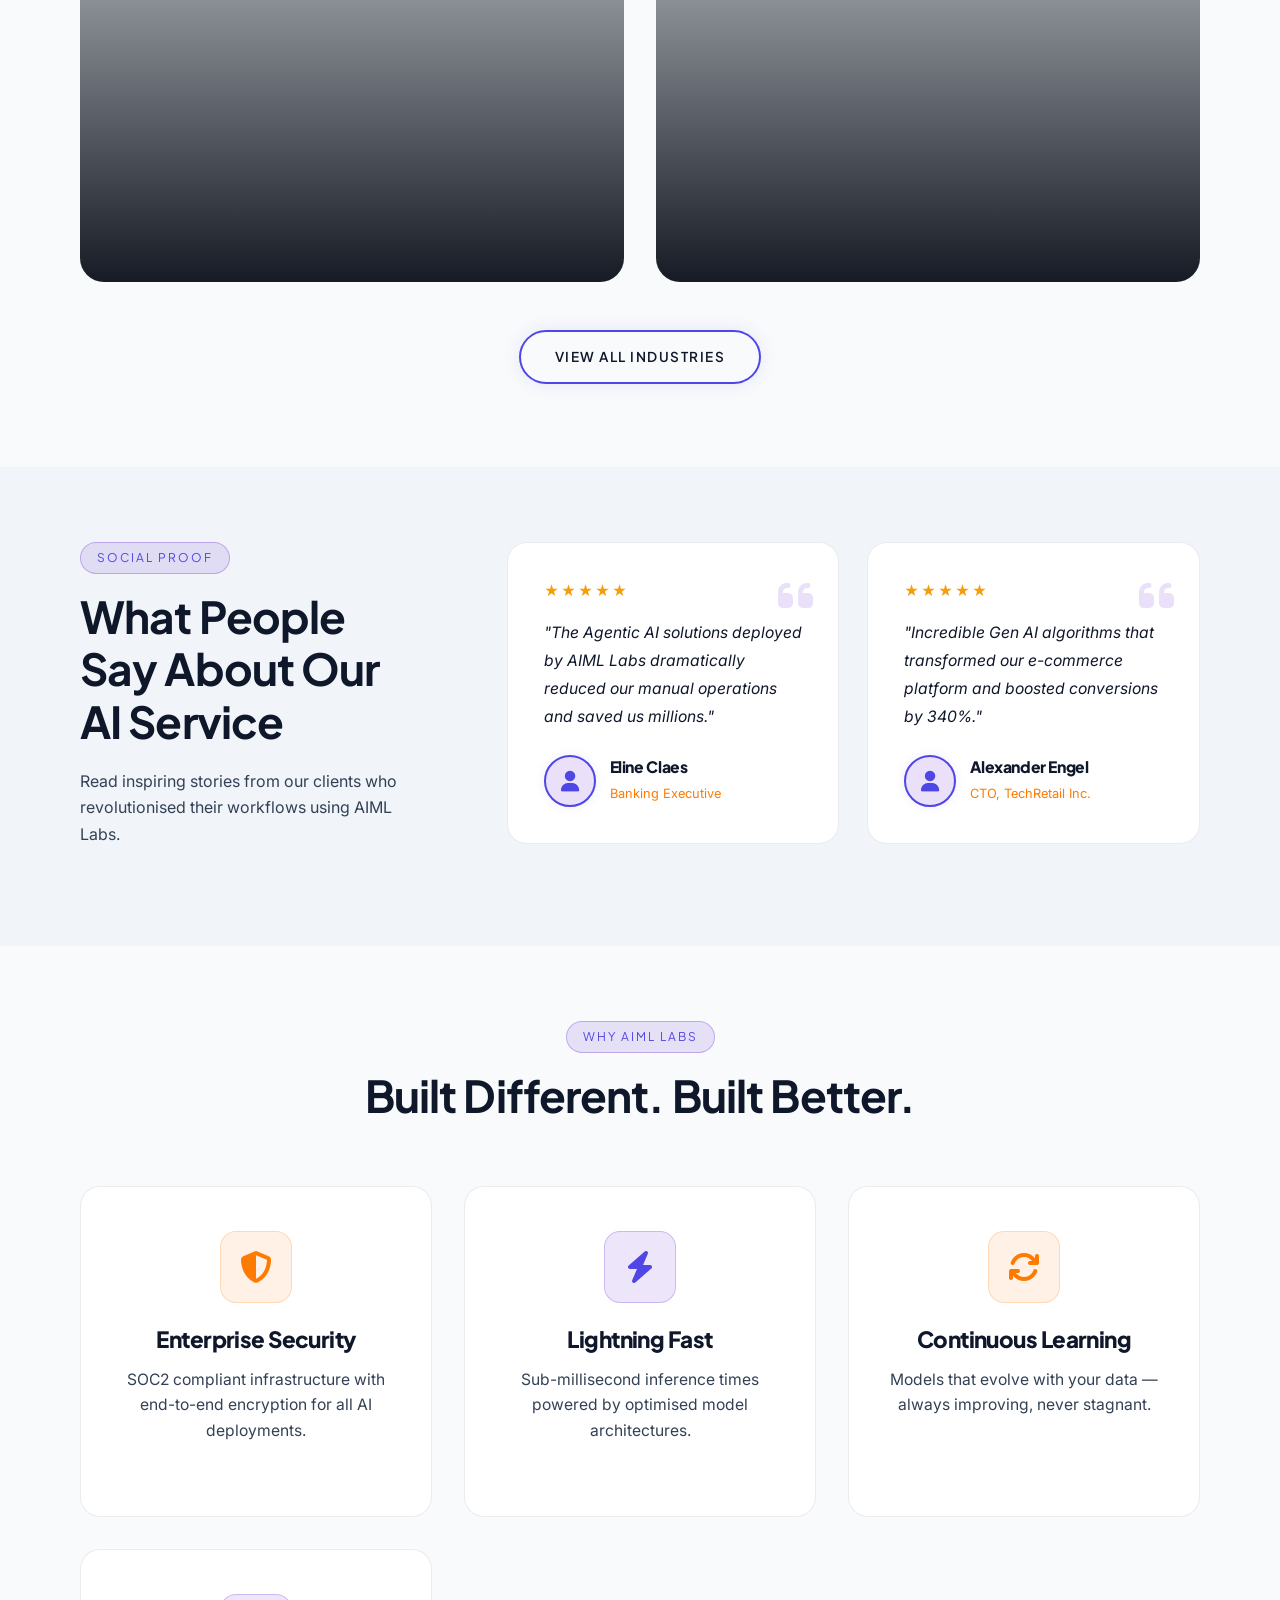
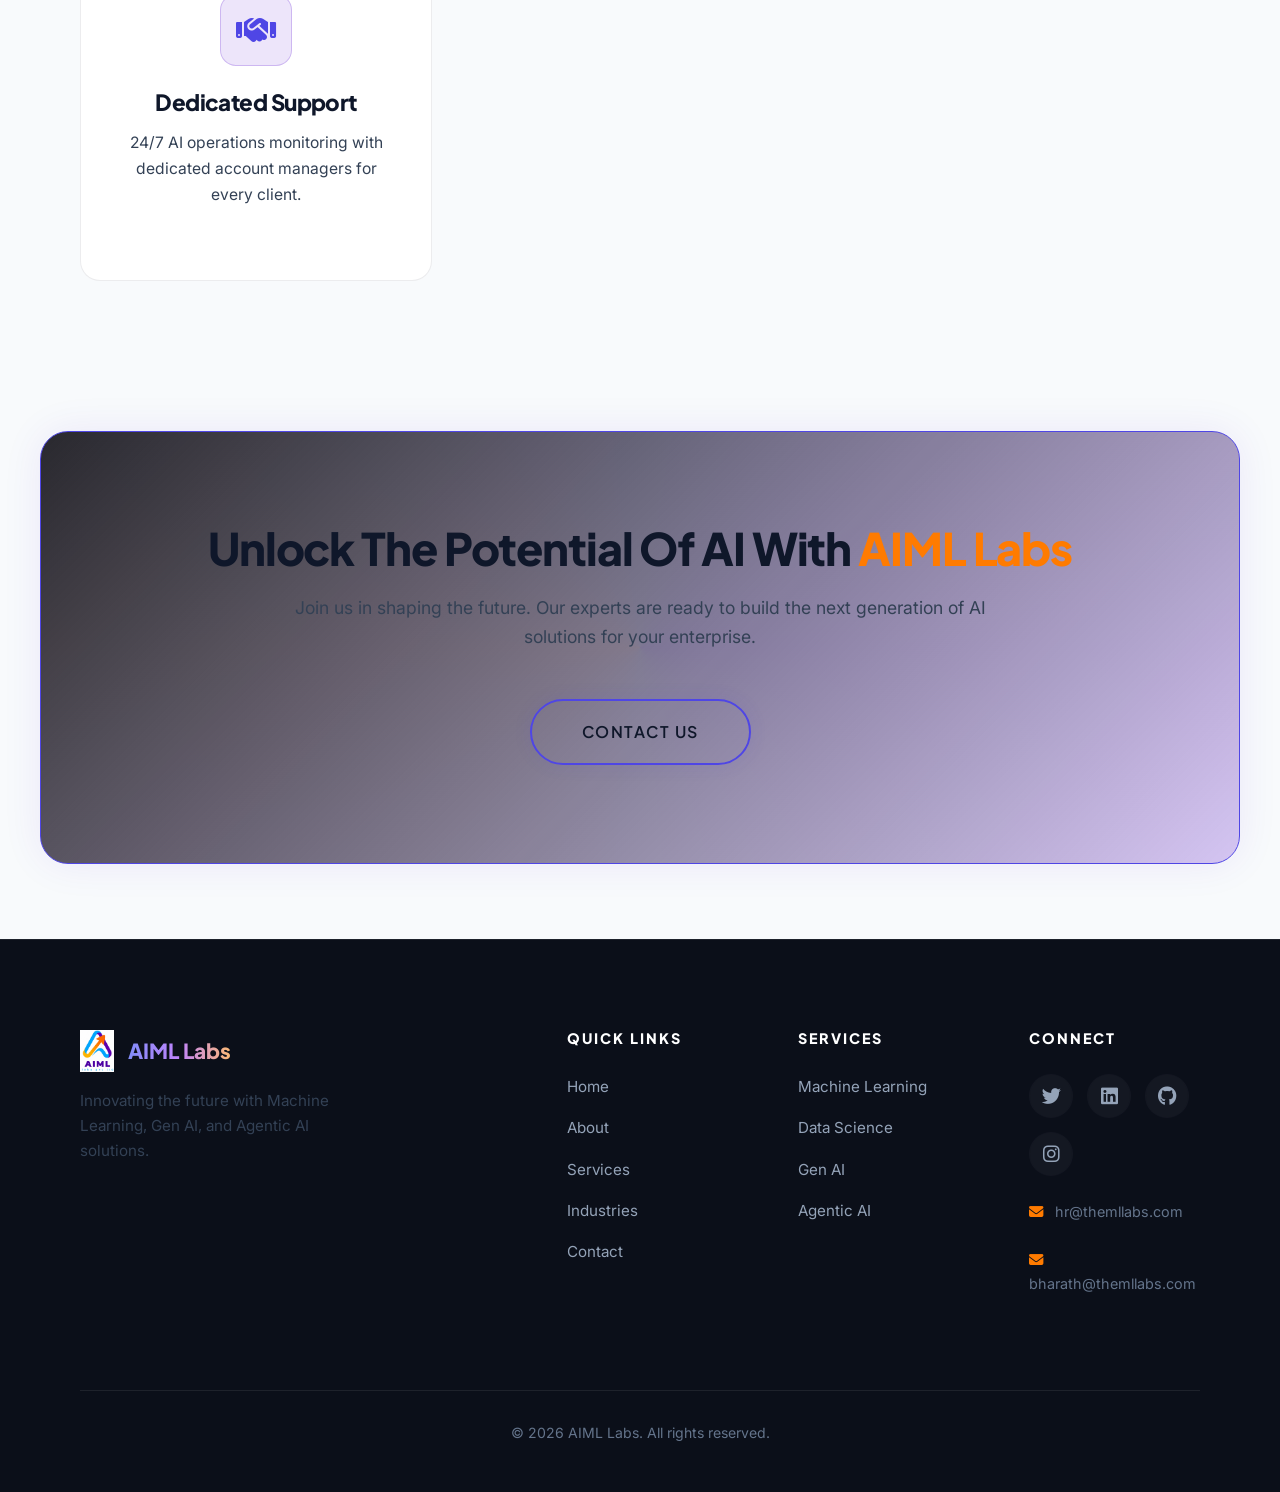
==== commit 45a9c026: "Change homepage hero alignment to flex-start to remove empty top spacing under navbar and bump cache" ====
--- a/index.html
+++ b/index.html
@@ -9,7 +9,7 @@
     <link rel="preconnect" href="https://fonts.gstatic.com" crossorigin>
     <link href="https://fonts.googleapis.com/css2?family=Plus+Jakarta+Sans:wght@400;500;600;700;800;900&family=Inter:wght@300;400;500;600;700;800;900&display=swap" rel="stylesheet">
     <link rel="stylesheet" href="https://cdnjs.cloudflare.com/ajax/libs/font-awesome/6.4.0/css/all.min.css">
-    <link rel="stylesheet" href="style.css?v=2.4">
+    <link rel="stylesheet" href="style.css?v=2.5">
 </head>
 <body class="page-fade-in">
     <script>
--- a/style.css
+++ b/style.css
@@ -231,9 +231,9 @@
 /* ===================== HERO — SPLIT LAYOUT ===================== */
 .hero {
     min-height: calc(100vh - 75px);
-    display: flex; align-items: center;
+    display: flex; align-items: flex-start;
     position: relative; overflow: hidden;
-    padding: 20px 0;
+    padding: 50px 0;
     background: var(--bg-primary);
 }
 
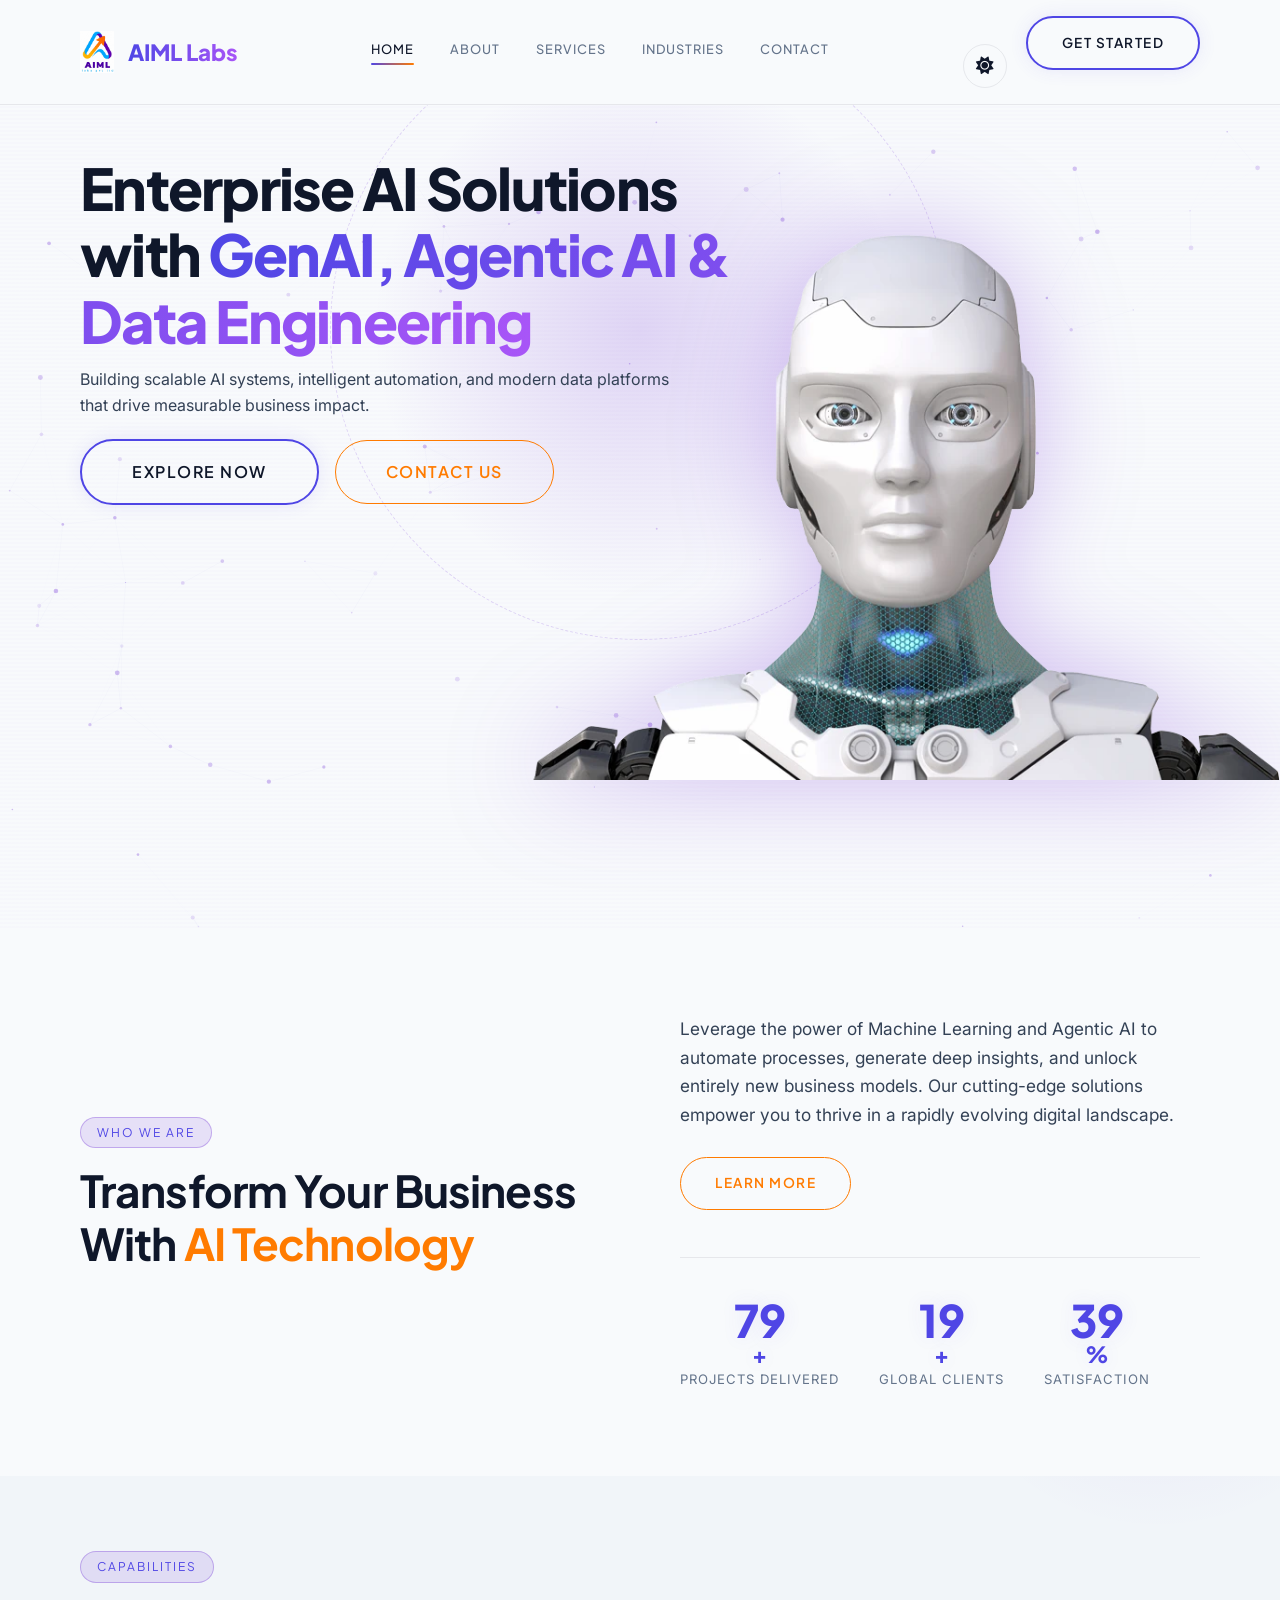
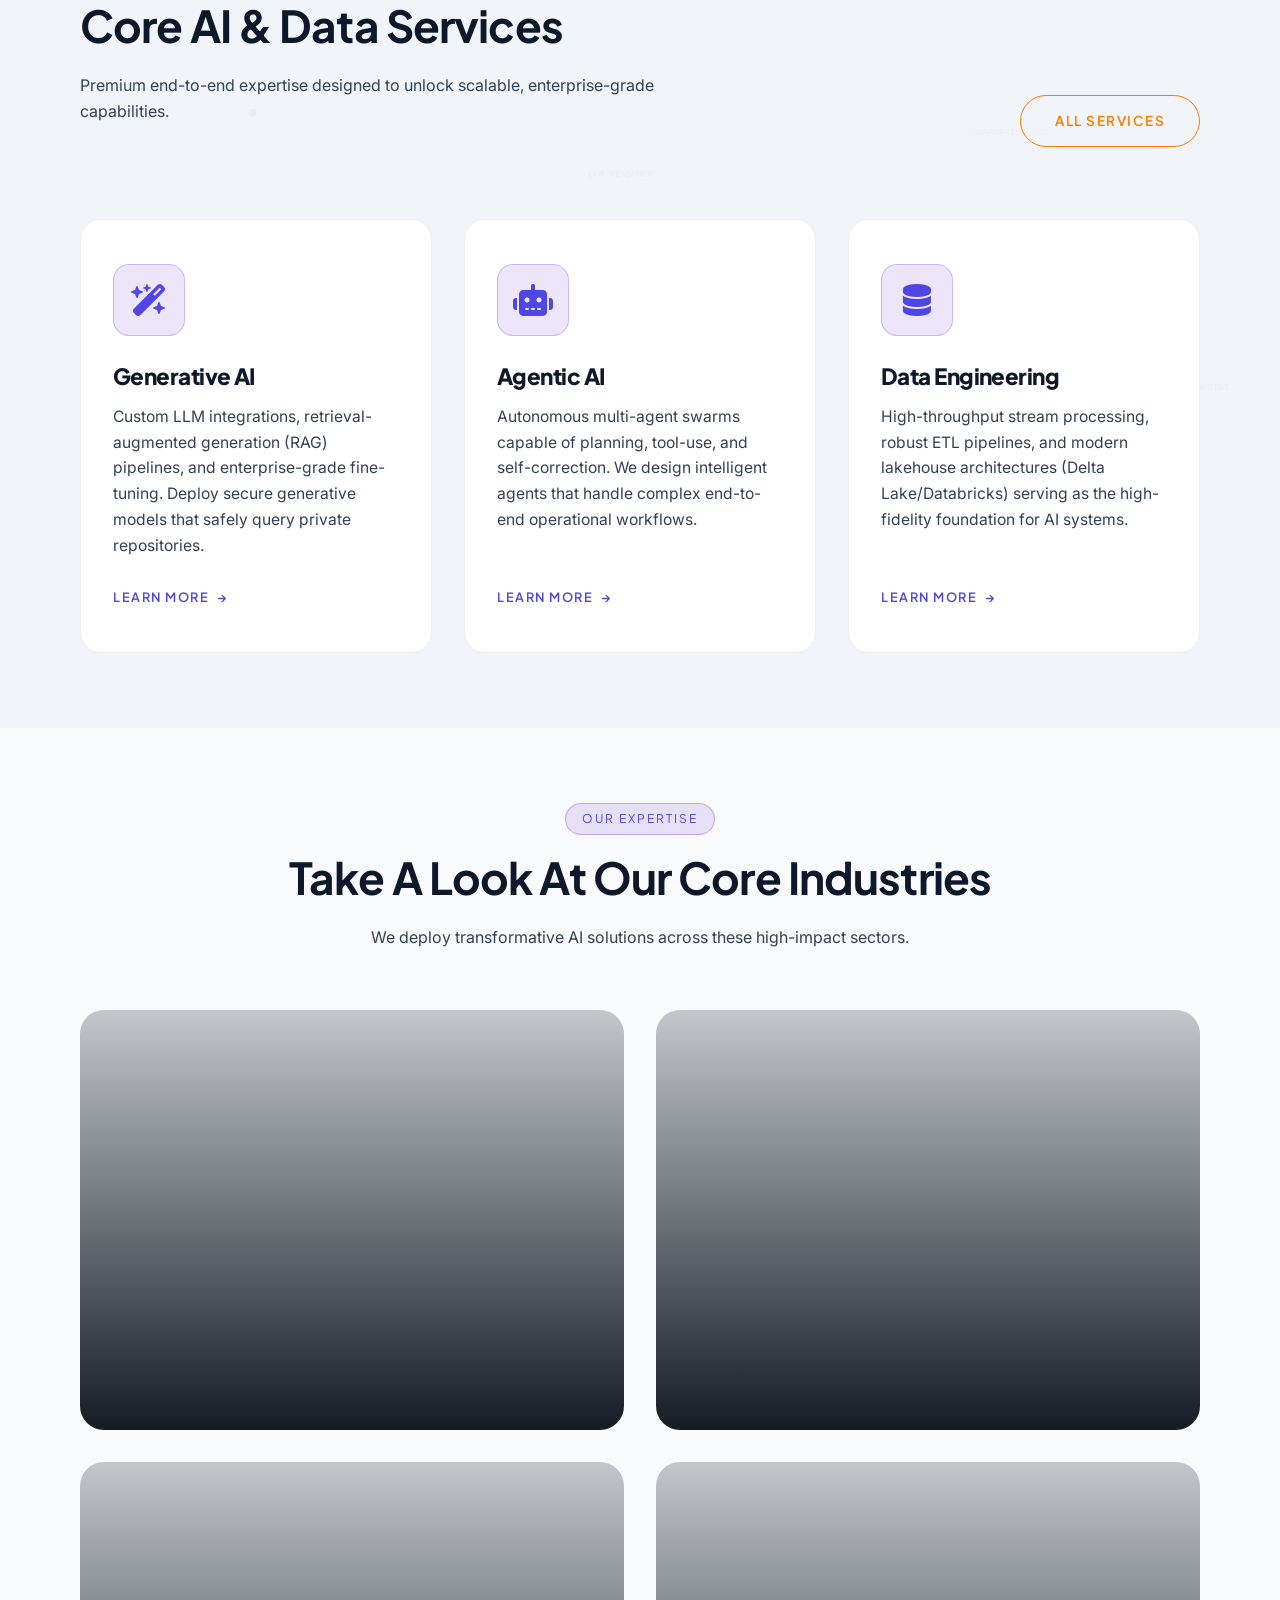
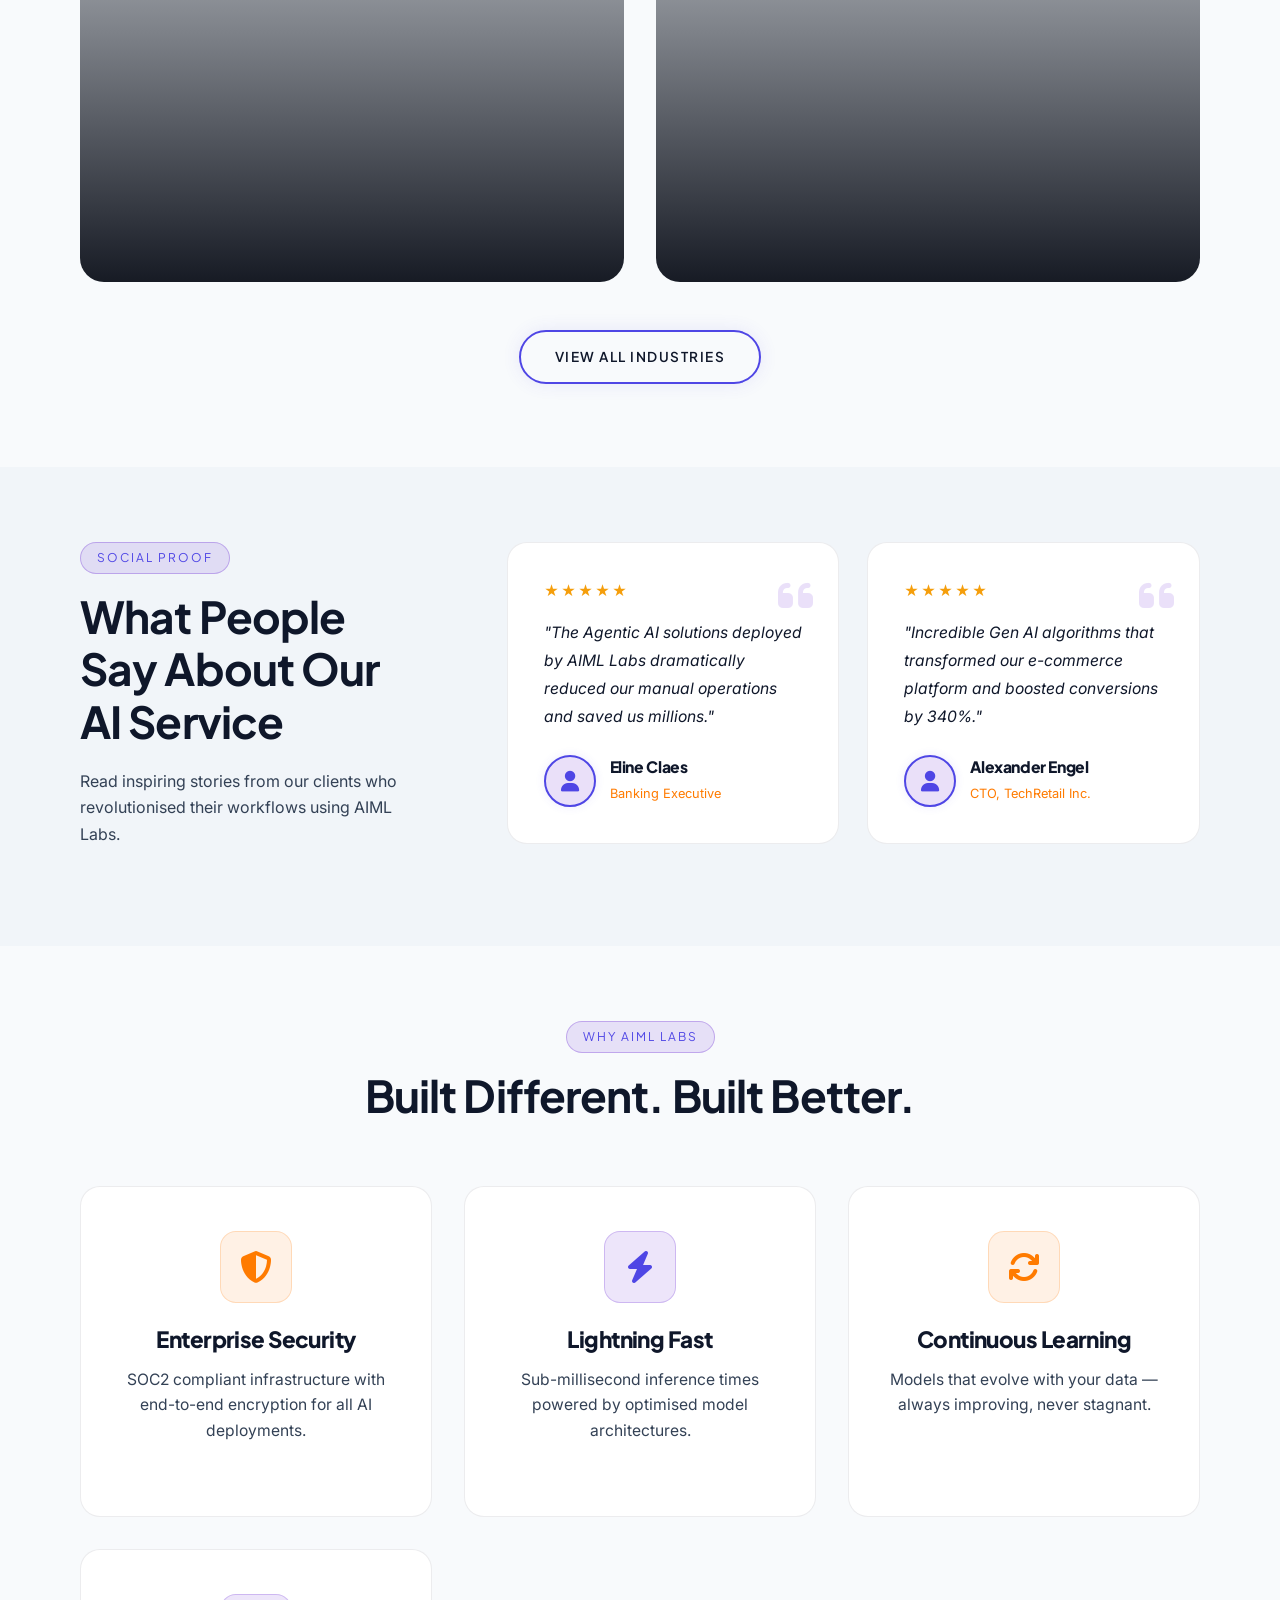
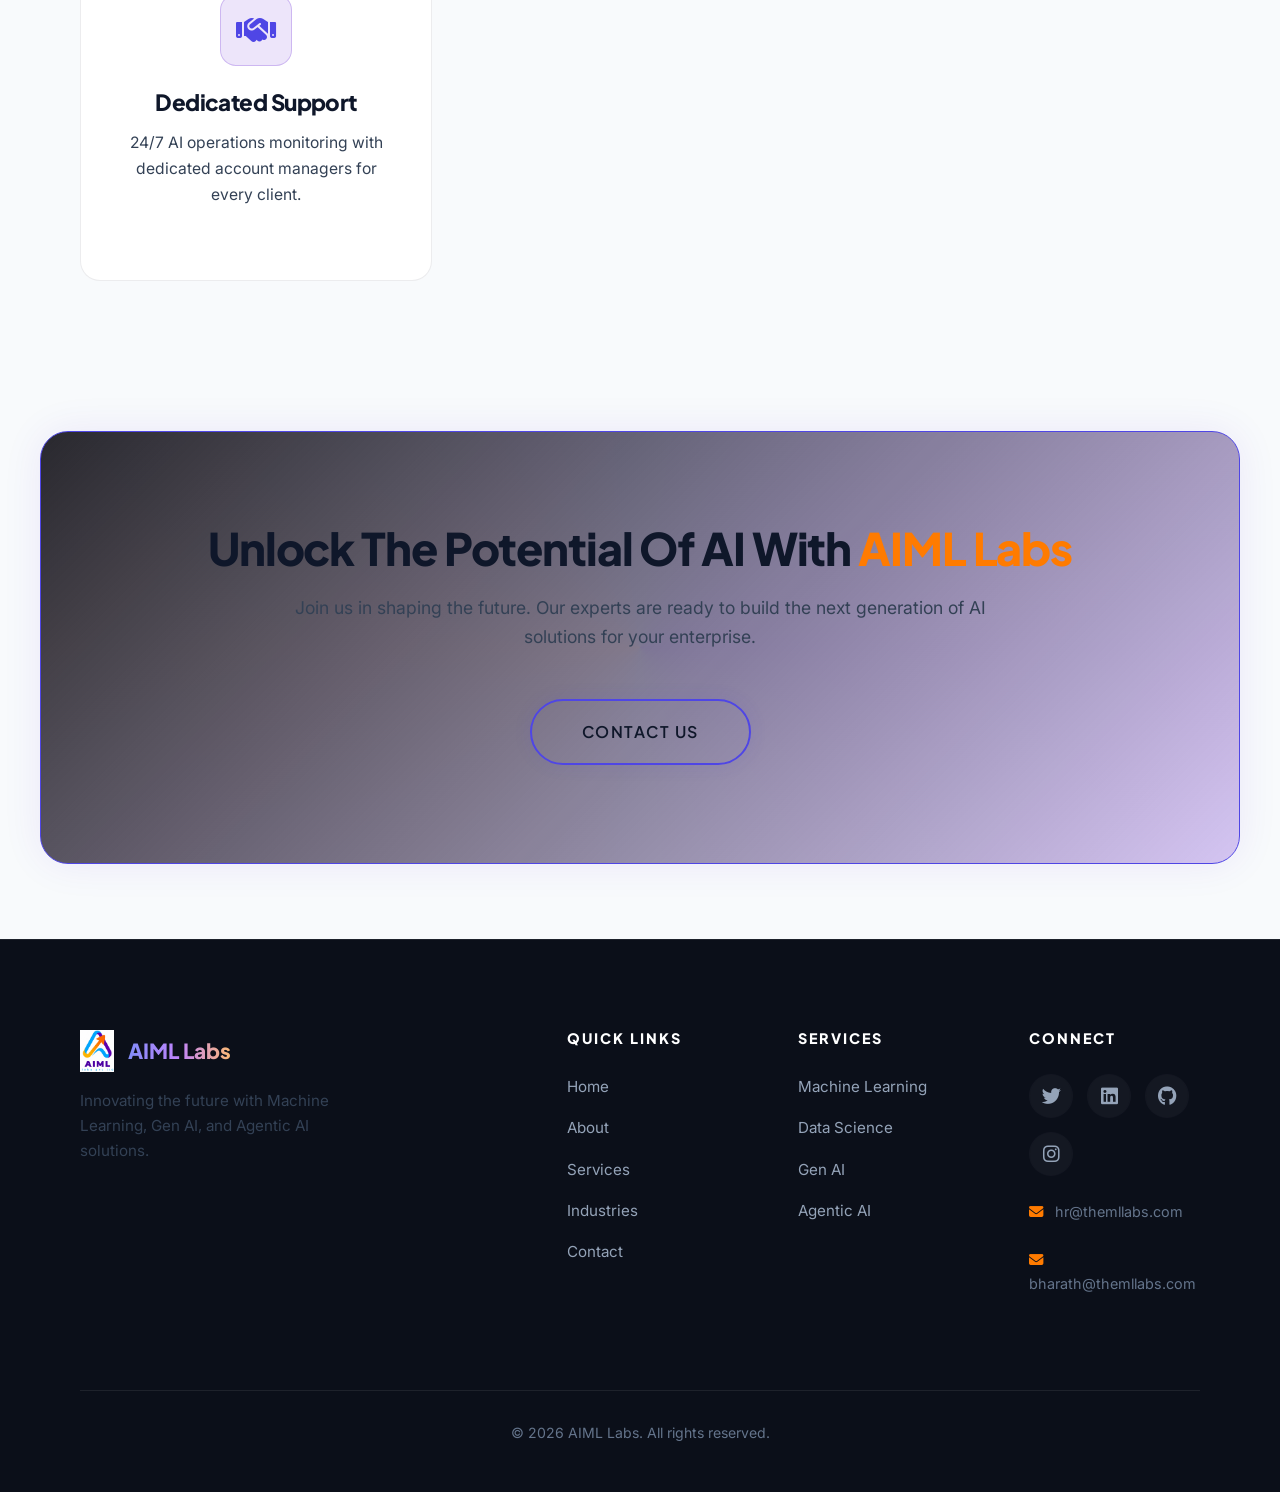
==== commit 97a996ba: "Position hero robot image on right edge with responsive scaling and laptop overrides to prevent over" ====
--- a/index.html
+++ b/index.html
@@ -9,7 +9,7 @@
     <link rel="preconnect" href="https://fonts.gstatic.com" crossorigin>
     <link href="https://fonts.googleapis.com/css2?family=Plus+Jakarta+Sans:wght@400;500;600;700;800;900&family=Inter:wght@300;400;500;600;700;800;900&display=swap" rel="stylesheet">
     <link rel="stylesheet" href="https://cdnjs.cloudflare.com/ajax/libs/font-awesome/6.4.0/css/all.min.css">
-    <link rel="stylesheet" href="style.css?v=2.5">
+    <link rel="stylesheet" href="style.css?v=2.7">
 </head>
 <body class="page-fade-in">
     <script>
--- a/style.css
+++ b/style.css
@@ -282,12 +282,12 @@
 }
 
 .hero-title {
-    font-size: clamp(38px, 5.5vw, 68px);
+    font-size: clamp(38px, 4.5vw, 68px);
     line-height: 1.15; margin-bottom: 12px;
     letter-spacing: -0.03em;
     font-weight: 800;
 }
-@media (min-width: 1200px) {
+@media (min-width: 1600px) {
     .hero-title {
         font-size: 68px;
     }
@@ -347,8 +347,7 @@
     /* Positioning */
     position: absolute;
     bottom: 0;         /* Sits flush at the very bottom of the hero section */
-    left: 50%;
-    transform: translateX(calc(-50% + 160px)); /* Brought closer to text to remove empty spacing */
+    right: -50px;      /* Positioned at the right edge of the screen */
     z-index: 1;        /* Sits behind the text grids but in front of the background */
     
     /* Display behavior */
@@ -701,12 +700,27 @@
 .hover-lift:hover .spin-hover { transform:rotateY(360deg); }
 
 /* ===================== RESPONSIVE ===================== */
+@media (max-width: 1500px) {
+    .hero-robot-image {
+        max-width: 820px;
+        right: -80px;      /* Shift slightly right on laptops to prevent text overlap */
+        left: auto;
+        transform: none;
+    }
+}
+
 @media (max-width: 1200px) {
     .services-grid { grid-template-columns:repeat(2,1fr); }
     .footer-grid   { grid-template-columns:repeat(2,1fr); }
     .hero-title    { font-size: clamp(2.4rem, 4vw, 3.8rem); }
     .vp-container, .test-container { flex-direction:column; gap:50px; }
     .test-left     { max-width:100%; }
+    .hero-robot-image {
+        max-width: 720px;
+        right: -100px;     /* Shift further right on narrower laptop viewports */
+        left: auto;
+        transform: none;
+    }
 }
 
 @media (max-width: 900px) {
@@ -727,9 +741,15 @@
         margin: 40px auto;
     }
     .hero-robot-image {
+        position: relative; /* Reset absolute positioning on mobile */
+        right: auto;
+        left: auto;
+        transform: none;
         height: auto;
         width: 100%;
         max-width: 320px;
+        display: block;
+        margin: 0 auto;
     }
     .hero-left-actions { justify-content:center; flex-wrap:wrap; }
     .section-header   { flex-direction:column; gap:20px; align-items:flex-start; }
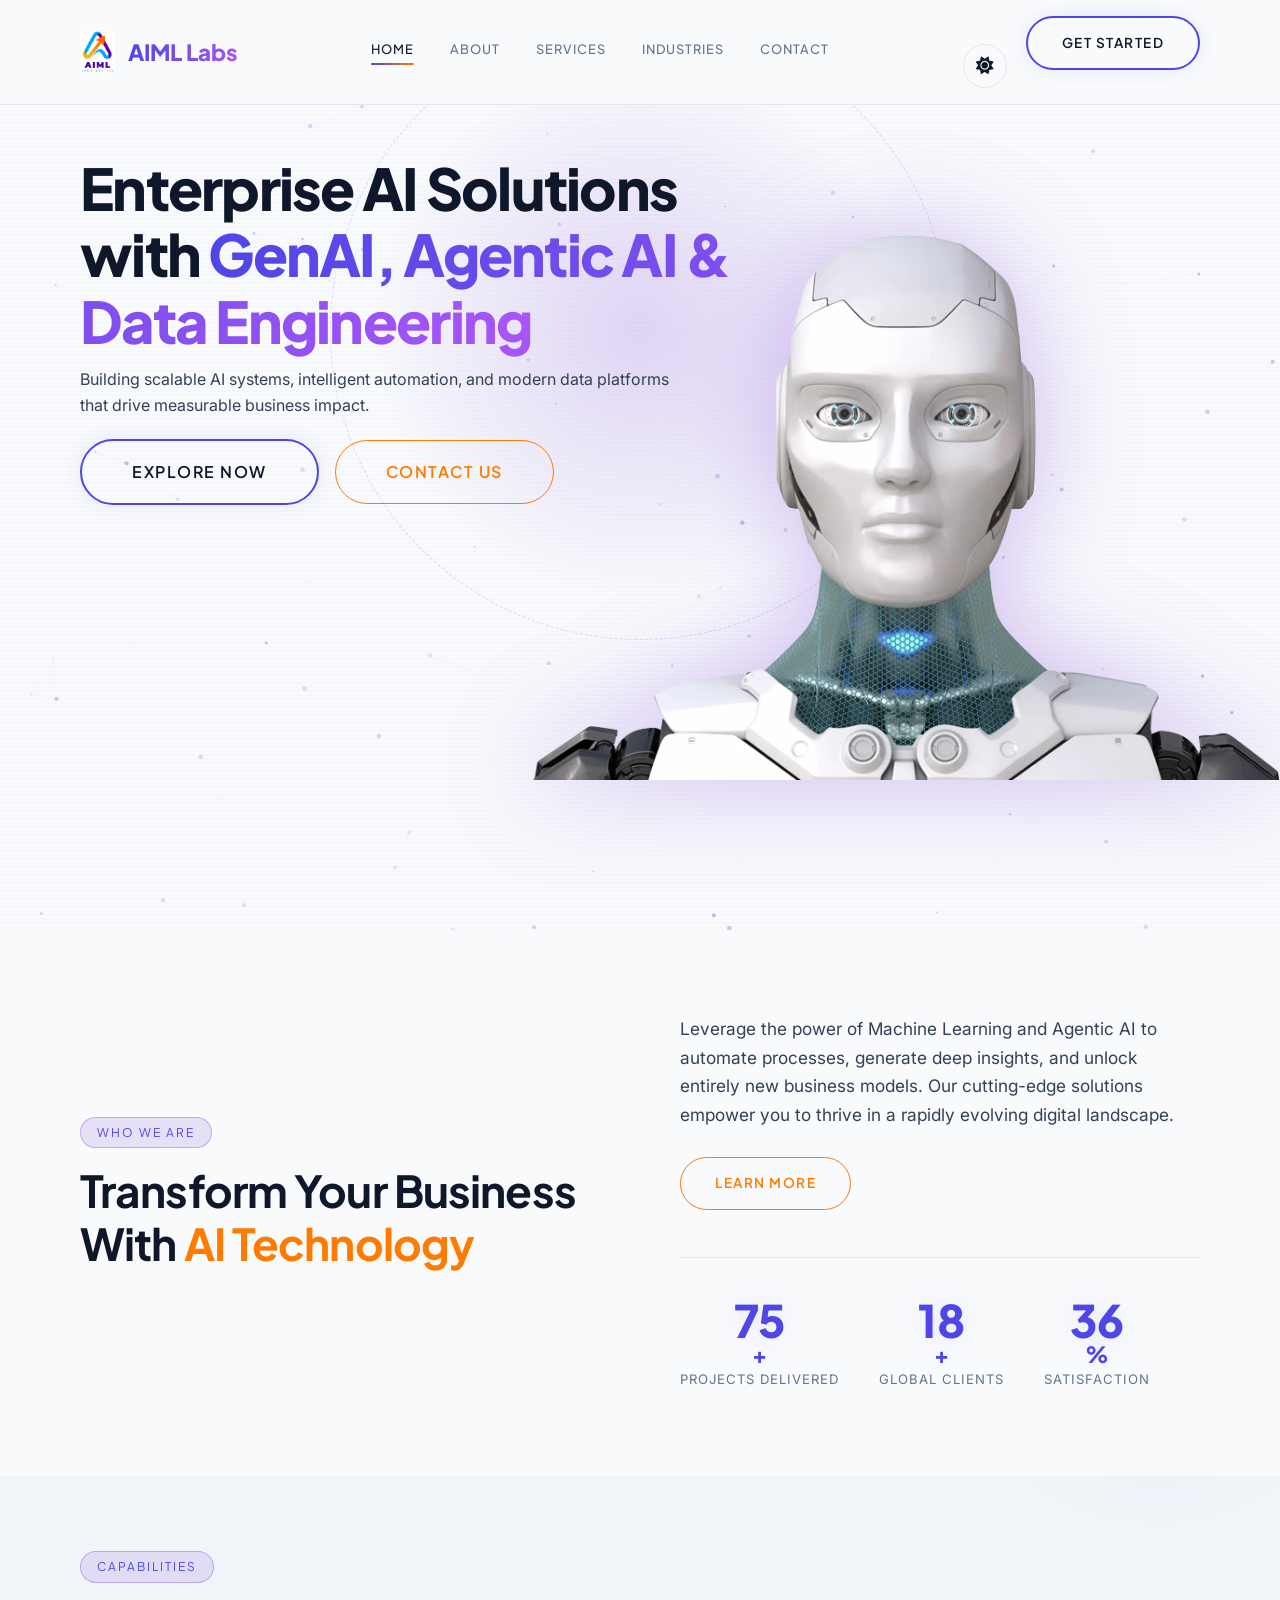
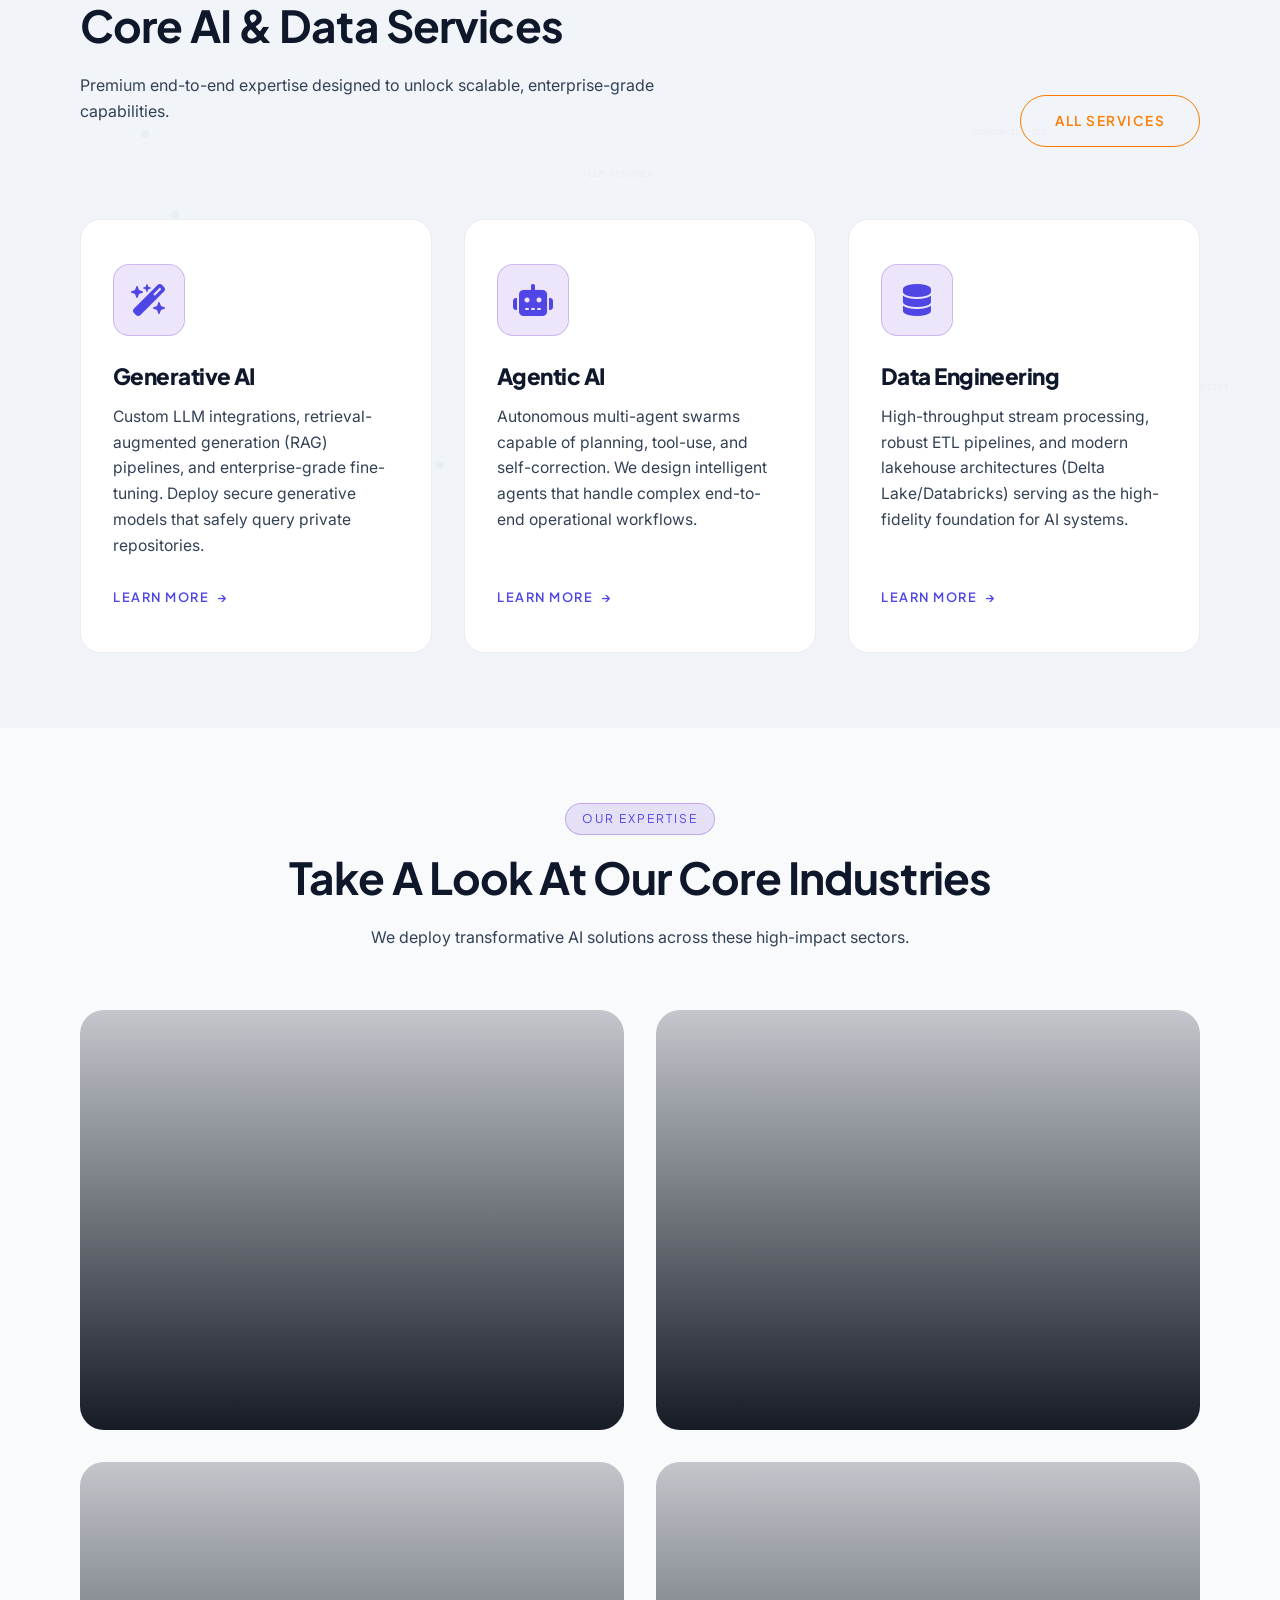
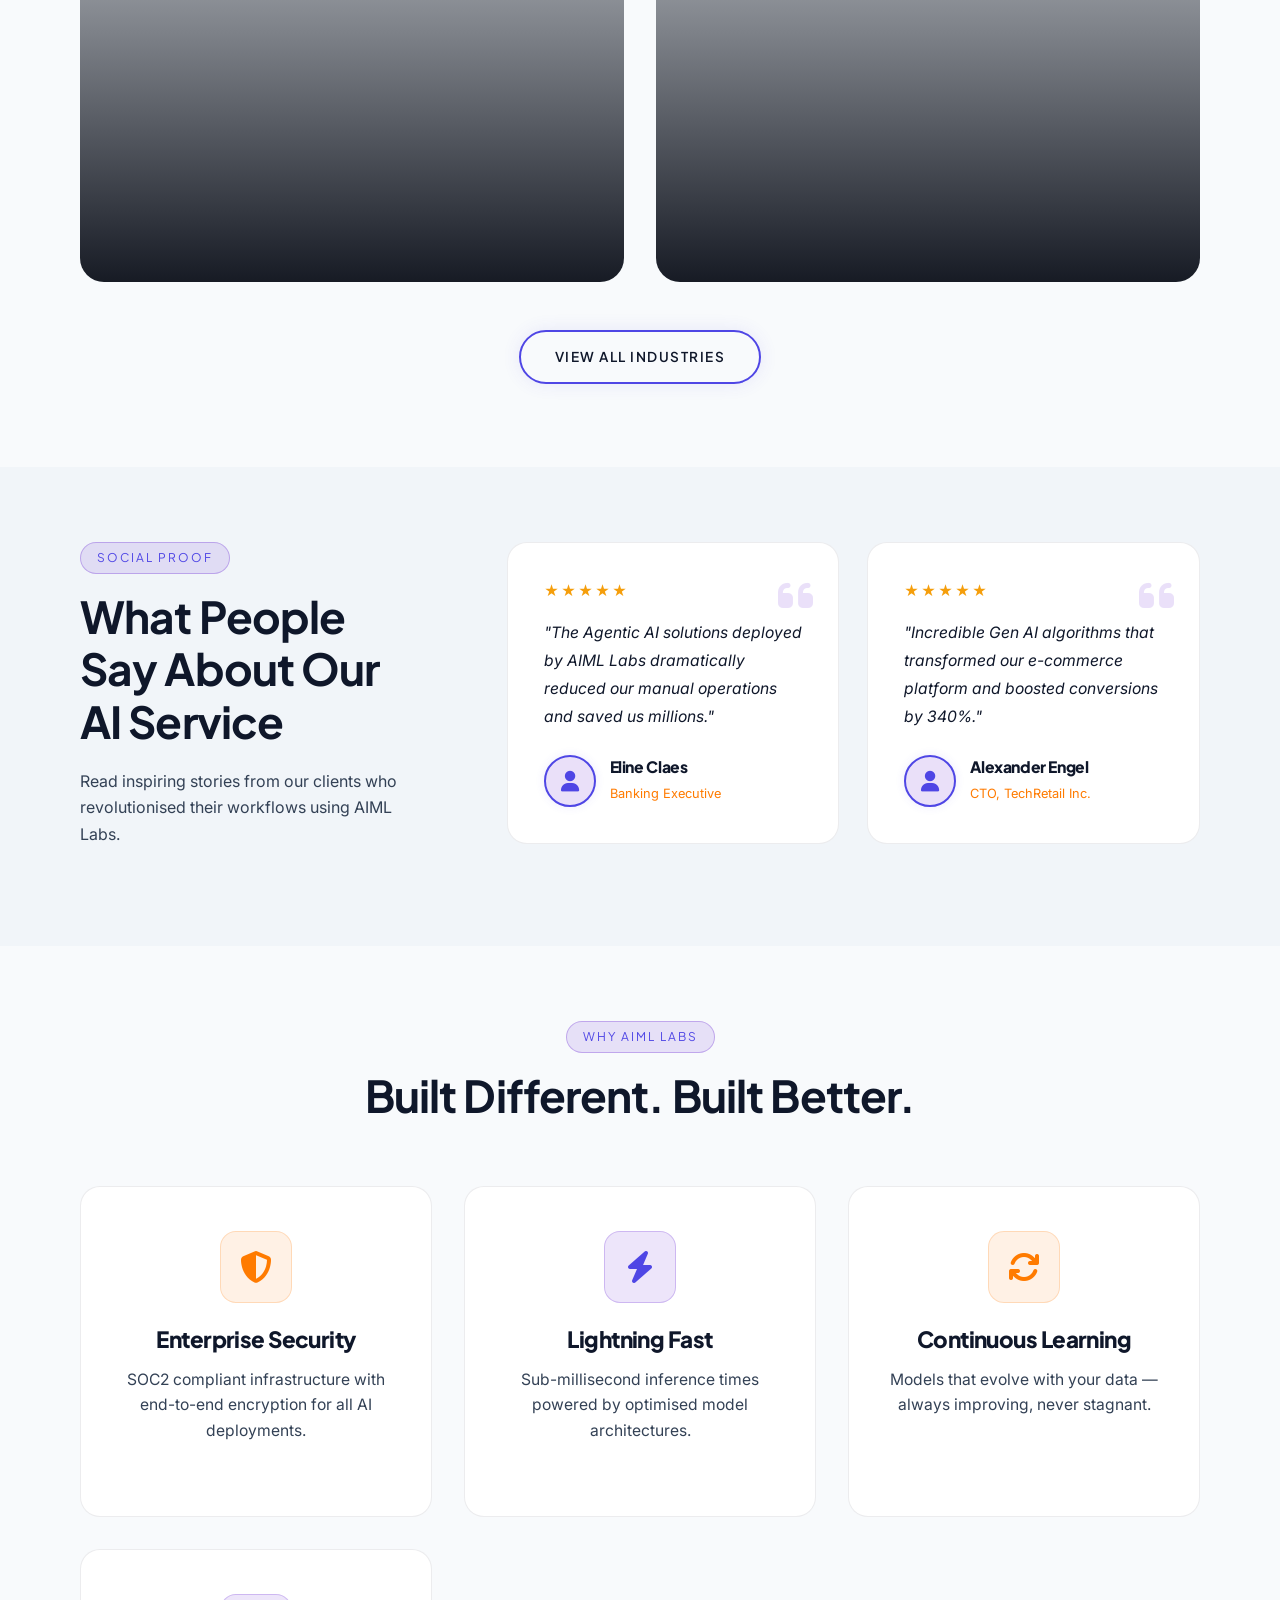
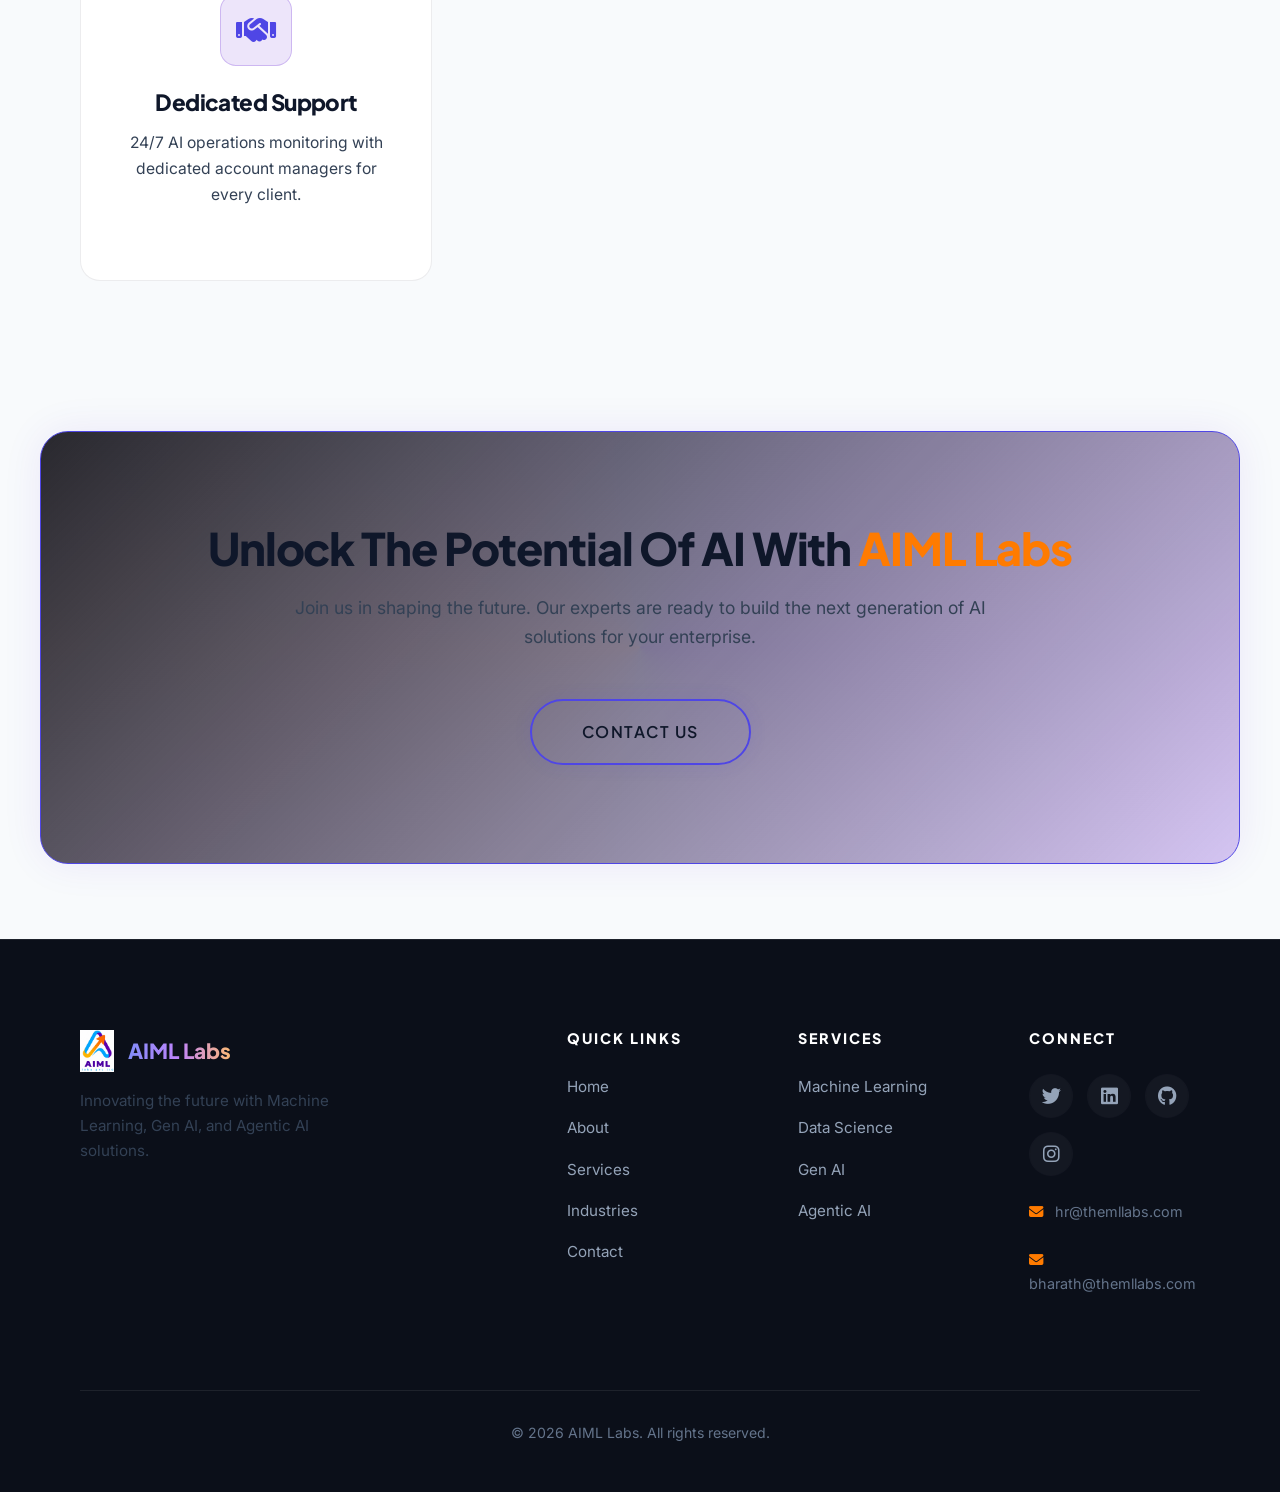
==== commit f3cc3249: "Restrict hero robot max-height to prevent head cutoff on smaller viewports and bump version to v=2.8" ====
--- a/index.html
+++ b/index.html
@@ -9,7 +9,7 @@
     <link rel="preconnect" href="https://fonts.gstatic.com" crossorigin>
     <link href="https://fonts.googleapis.com/css2?family=Plus+Jakarta+Sans:wght@400;500;600;700;800;900&family=Inter:wght@300;400;500;600;700;800;900&display=swap" rel="stylesheet">
     <link rel="stylesheet" href="https://cdnjs.cloudflare.com/ajax/libs/font-awesome/6.4.0/css/all.min.css">
-    <link rel="stylesheet" href="style.css?v=2.7">
+    <link rel="stylesheet" href="style.css?v=2.8">
 </head>
 <body class="page-fade-in">
     <script>
--- a/style.css
+++ b/style.css
@@ -343,6 +343,7 @@
     width: 100%;
     max-width: 1012px;  /* Keeps the head proportionally sized on large screens */
     height: auto;
+    max-height: 82vh;   /* Limit height to prevent cutting off the head */
     
     /* Positioning */
     position: absolute;
@@ -703,6 +704,7 @@
 @media (max-width: 1500px) {
     .hero-robot-image {
         max-width: 820px;
+        max-height: 80vh;  /* Limit height on laptops */
         right: -80px;      /* Shift slightly right on laptops to prevent text overlap */
         left: auto;
         transform: none;
@@ -717,6 +719,7 @@
     .test-left     { max-width:100%; }
     .hero-robot-image {
         max-width: 720px;
+        max-height: 75vh;  /* Limit height further on smaller laptop viewports */
         right: -100px;     /* Shift further right on narrower laptop viewports */
         left: auto;
         transform: none;
